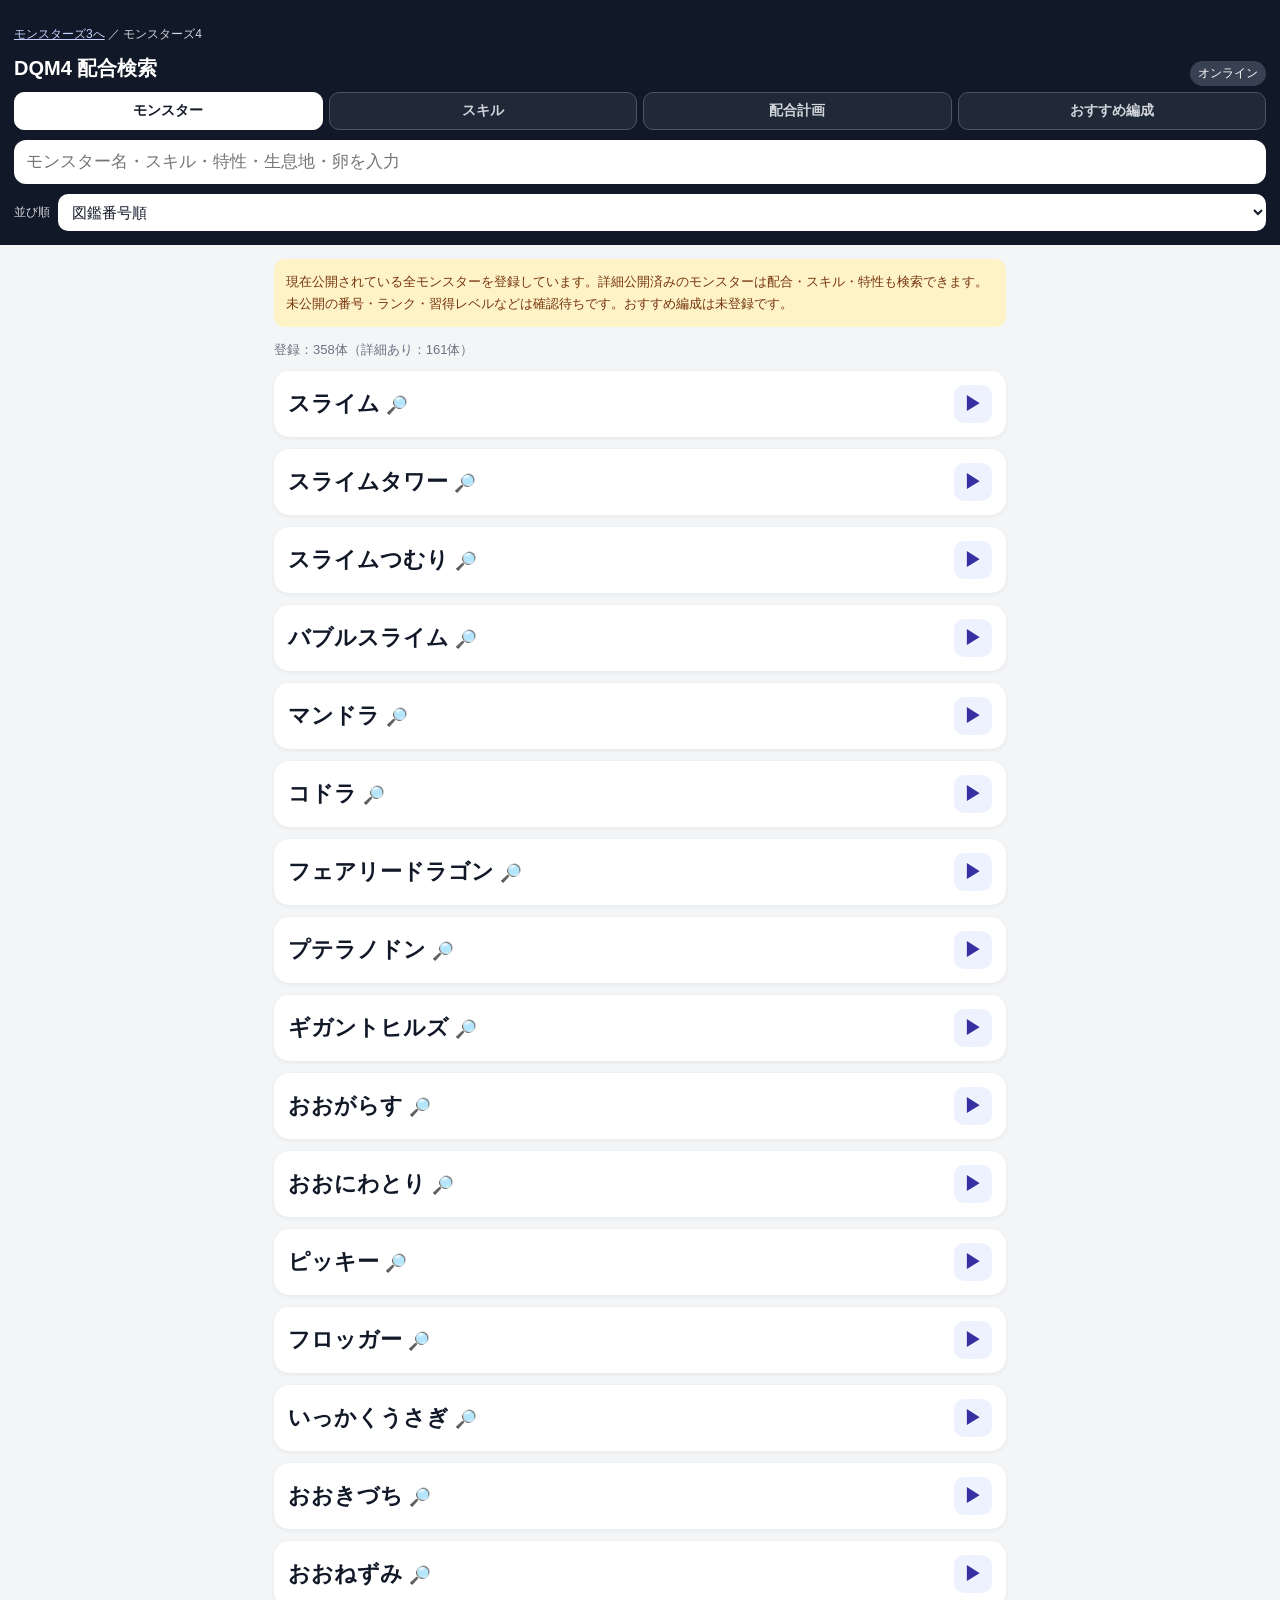
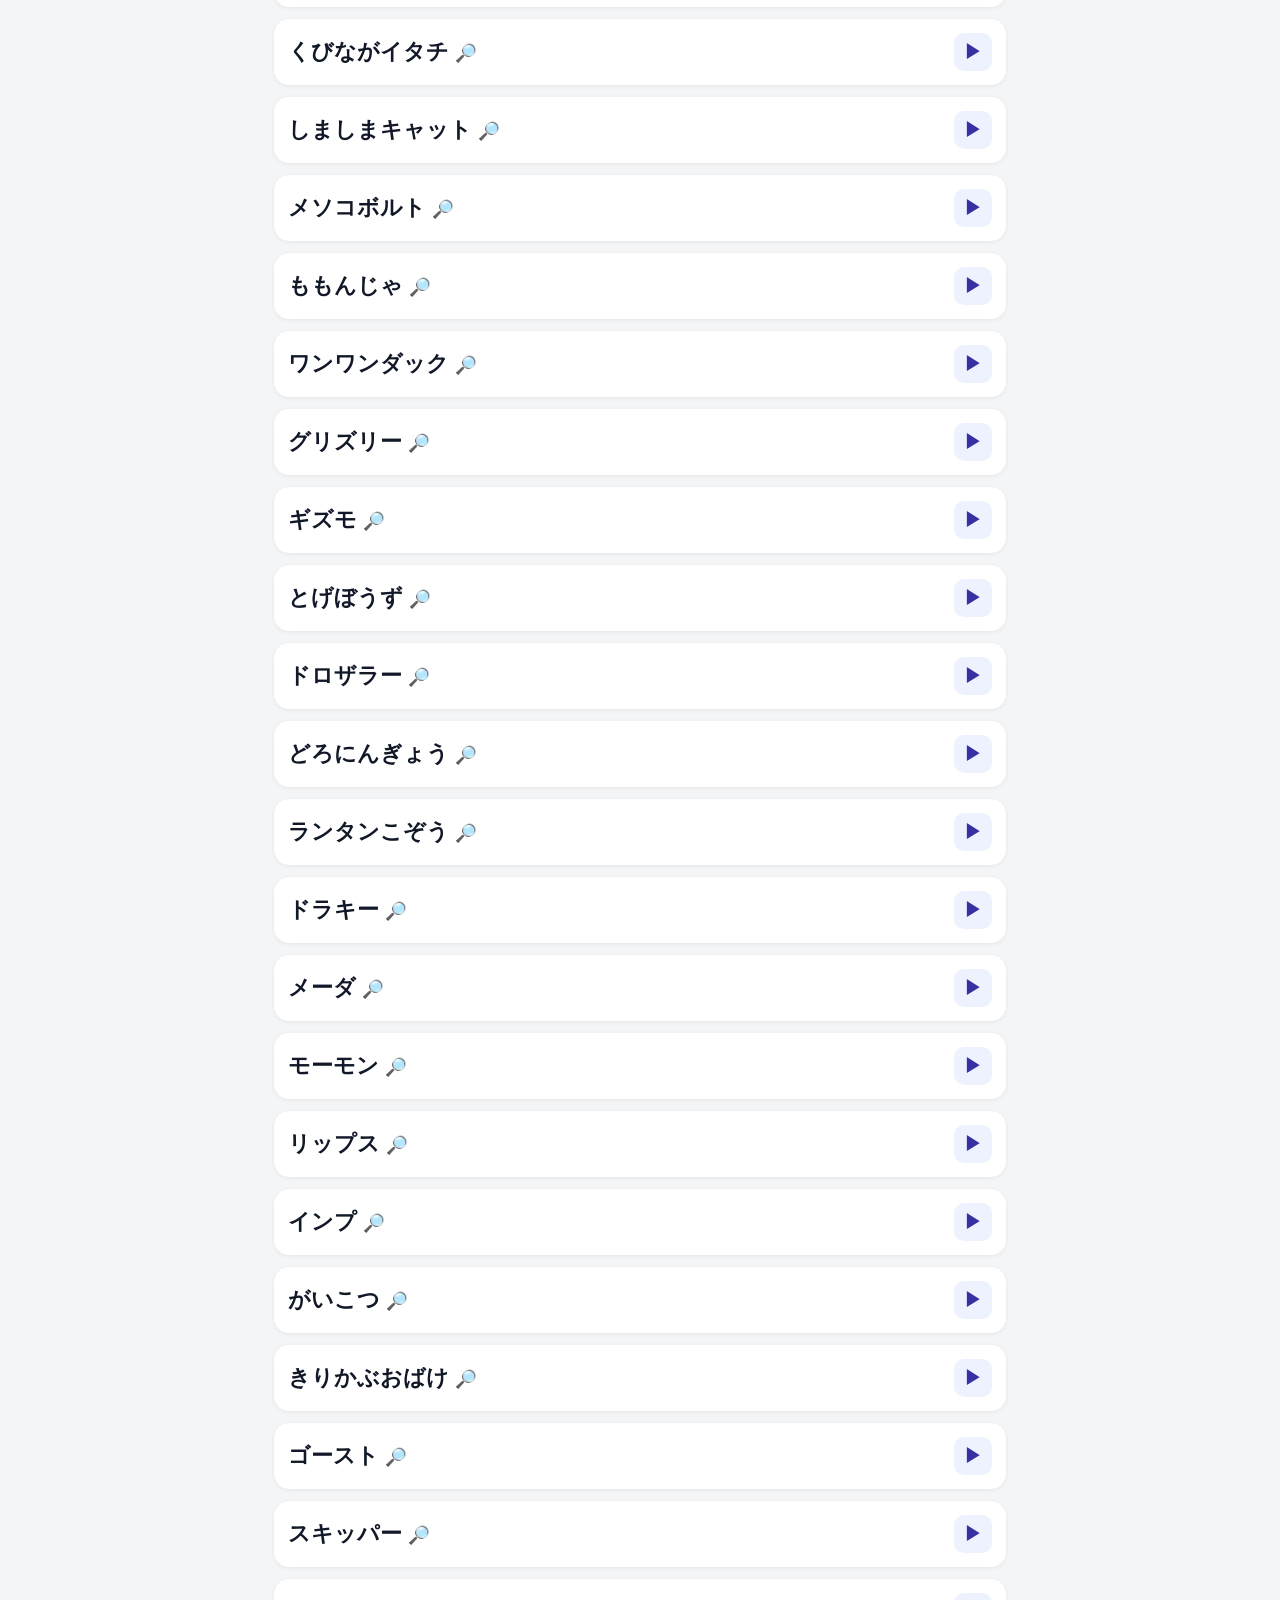
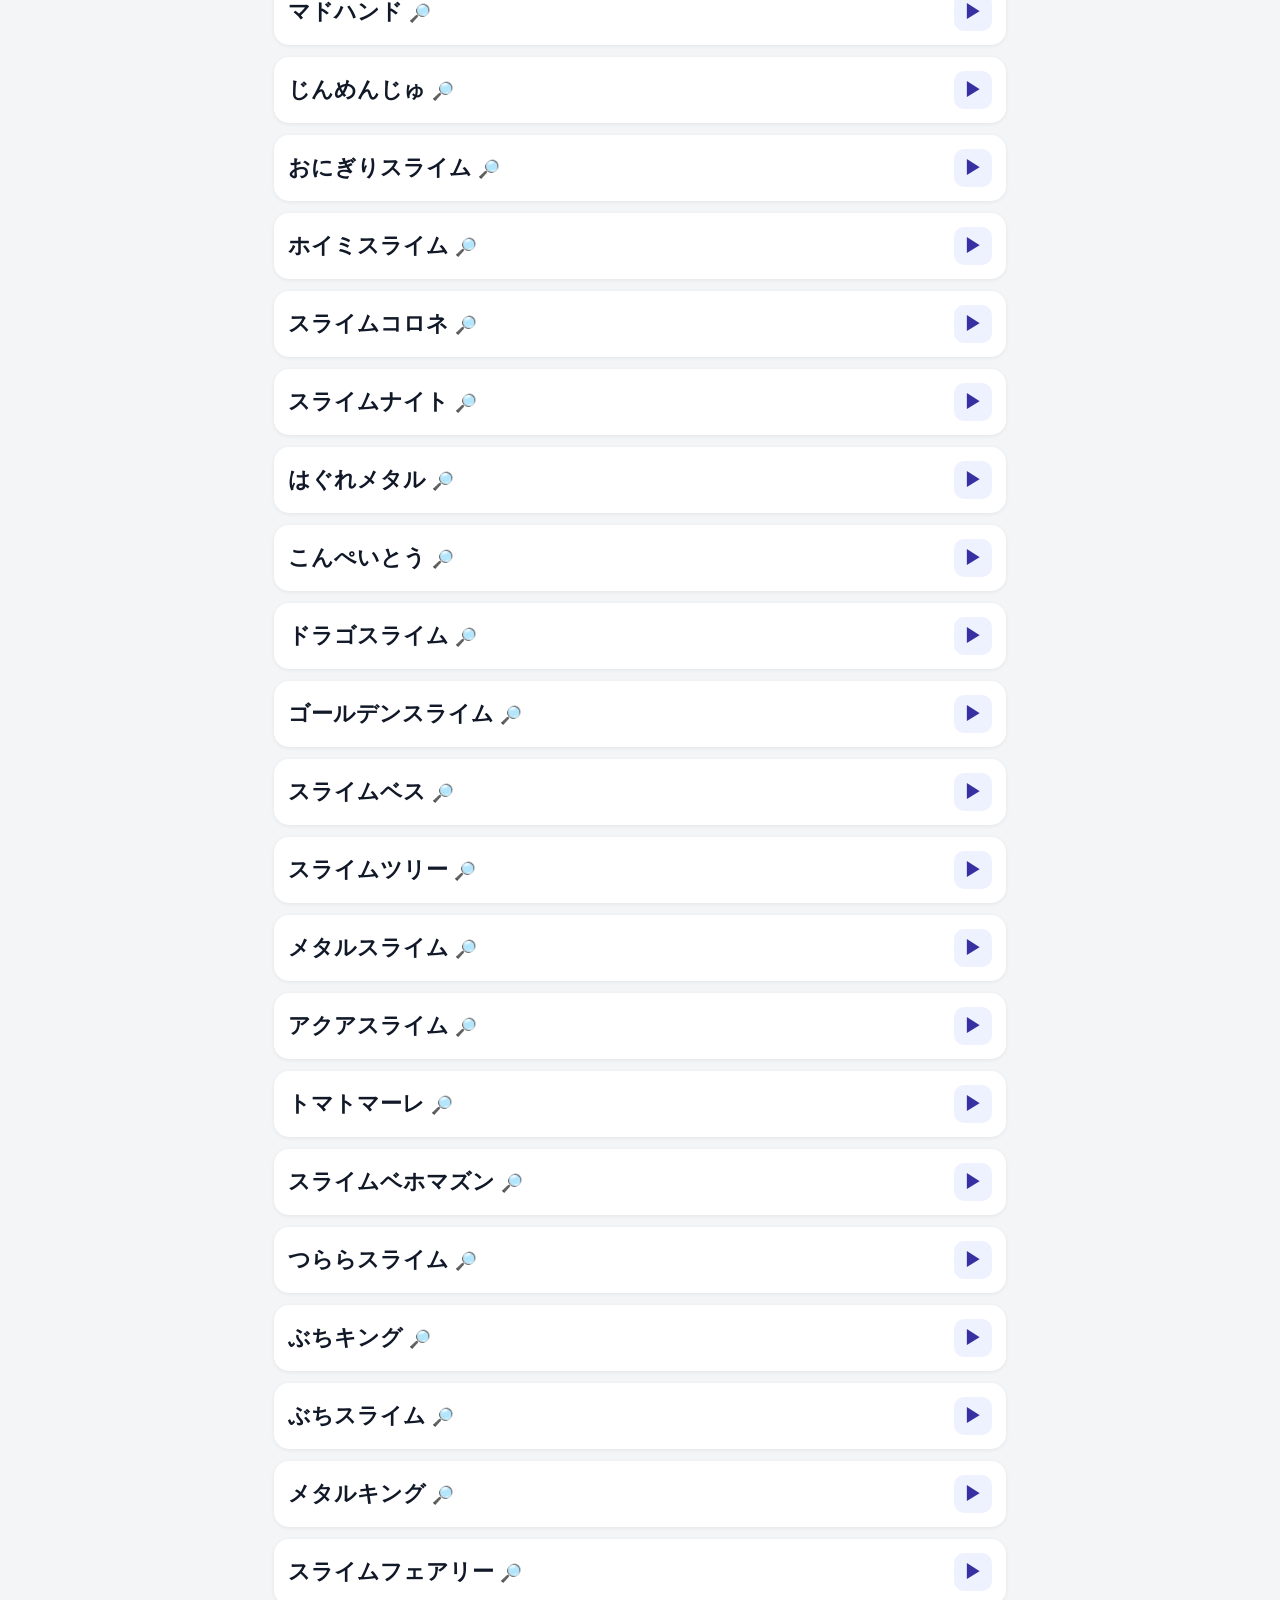
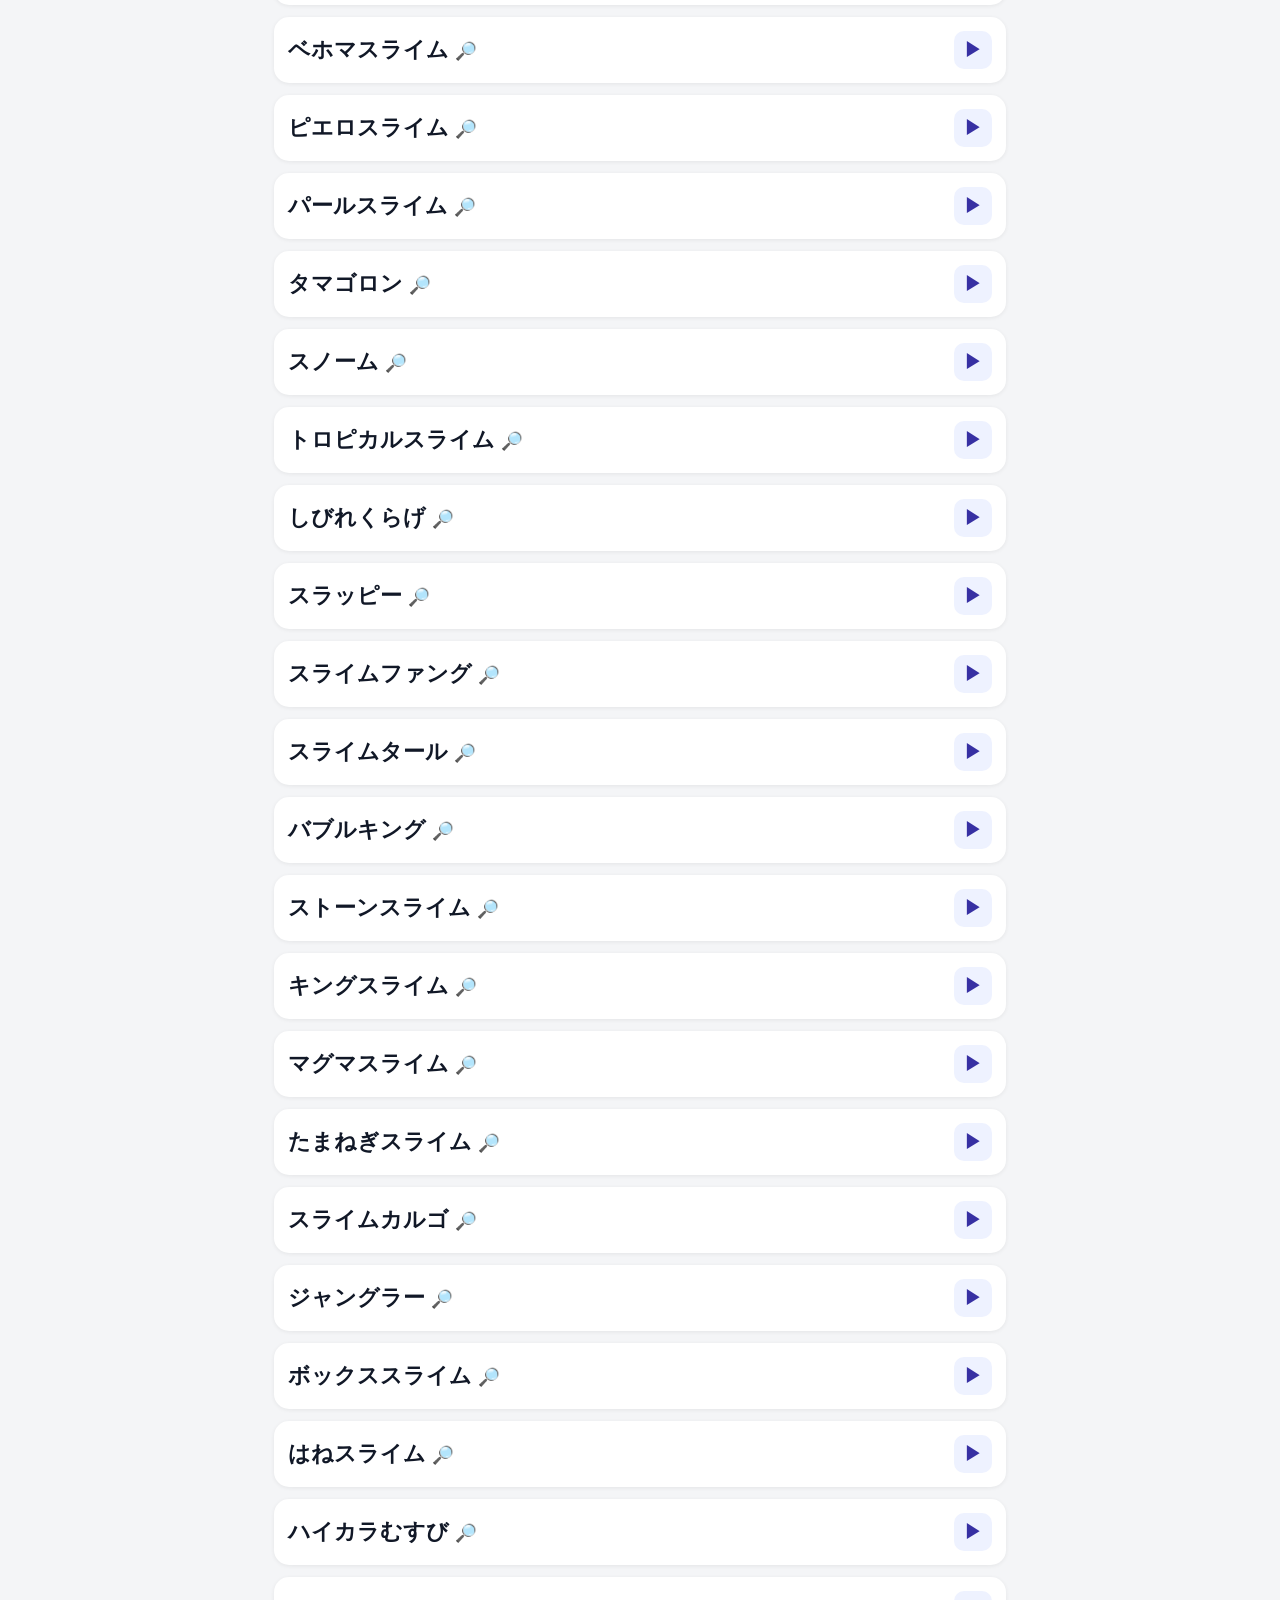
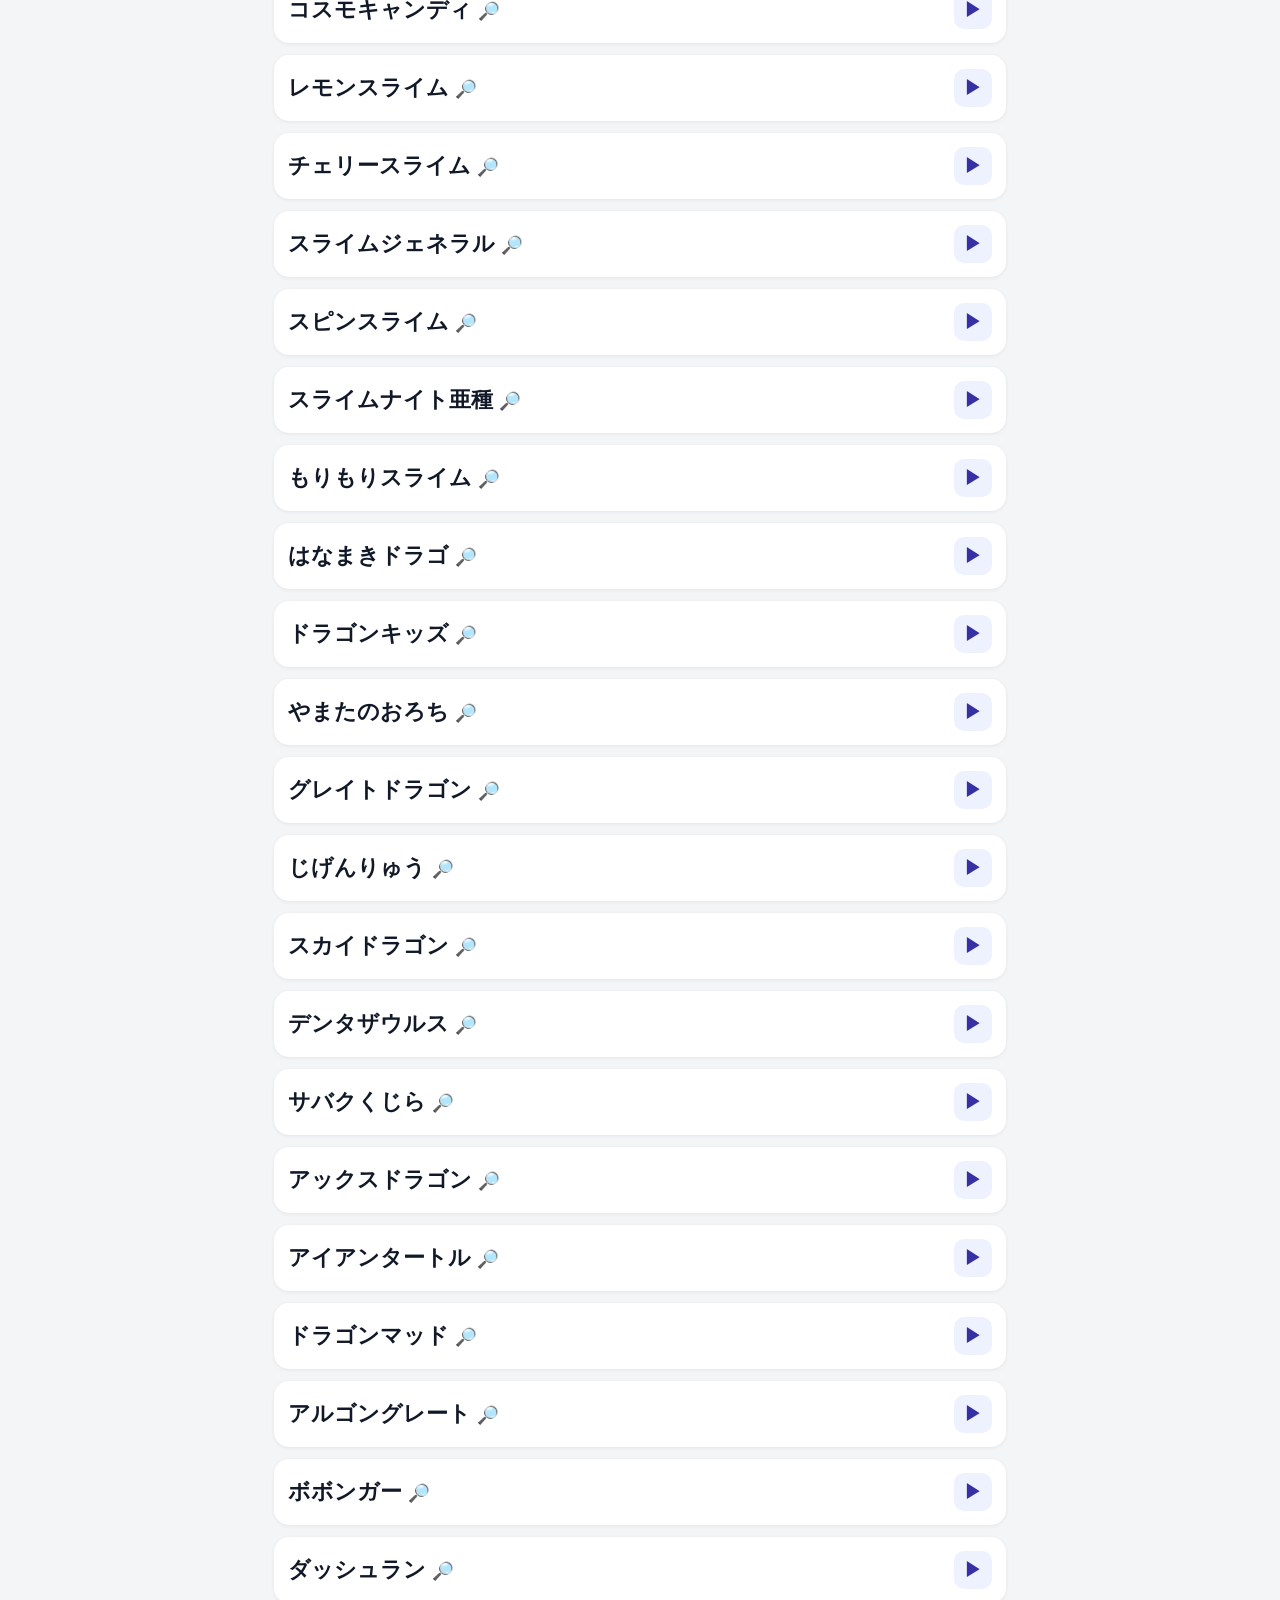
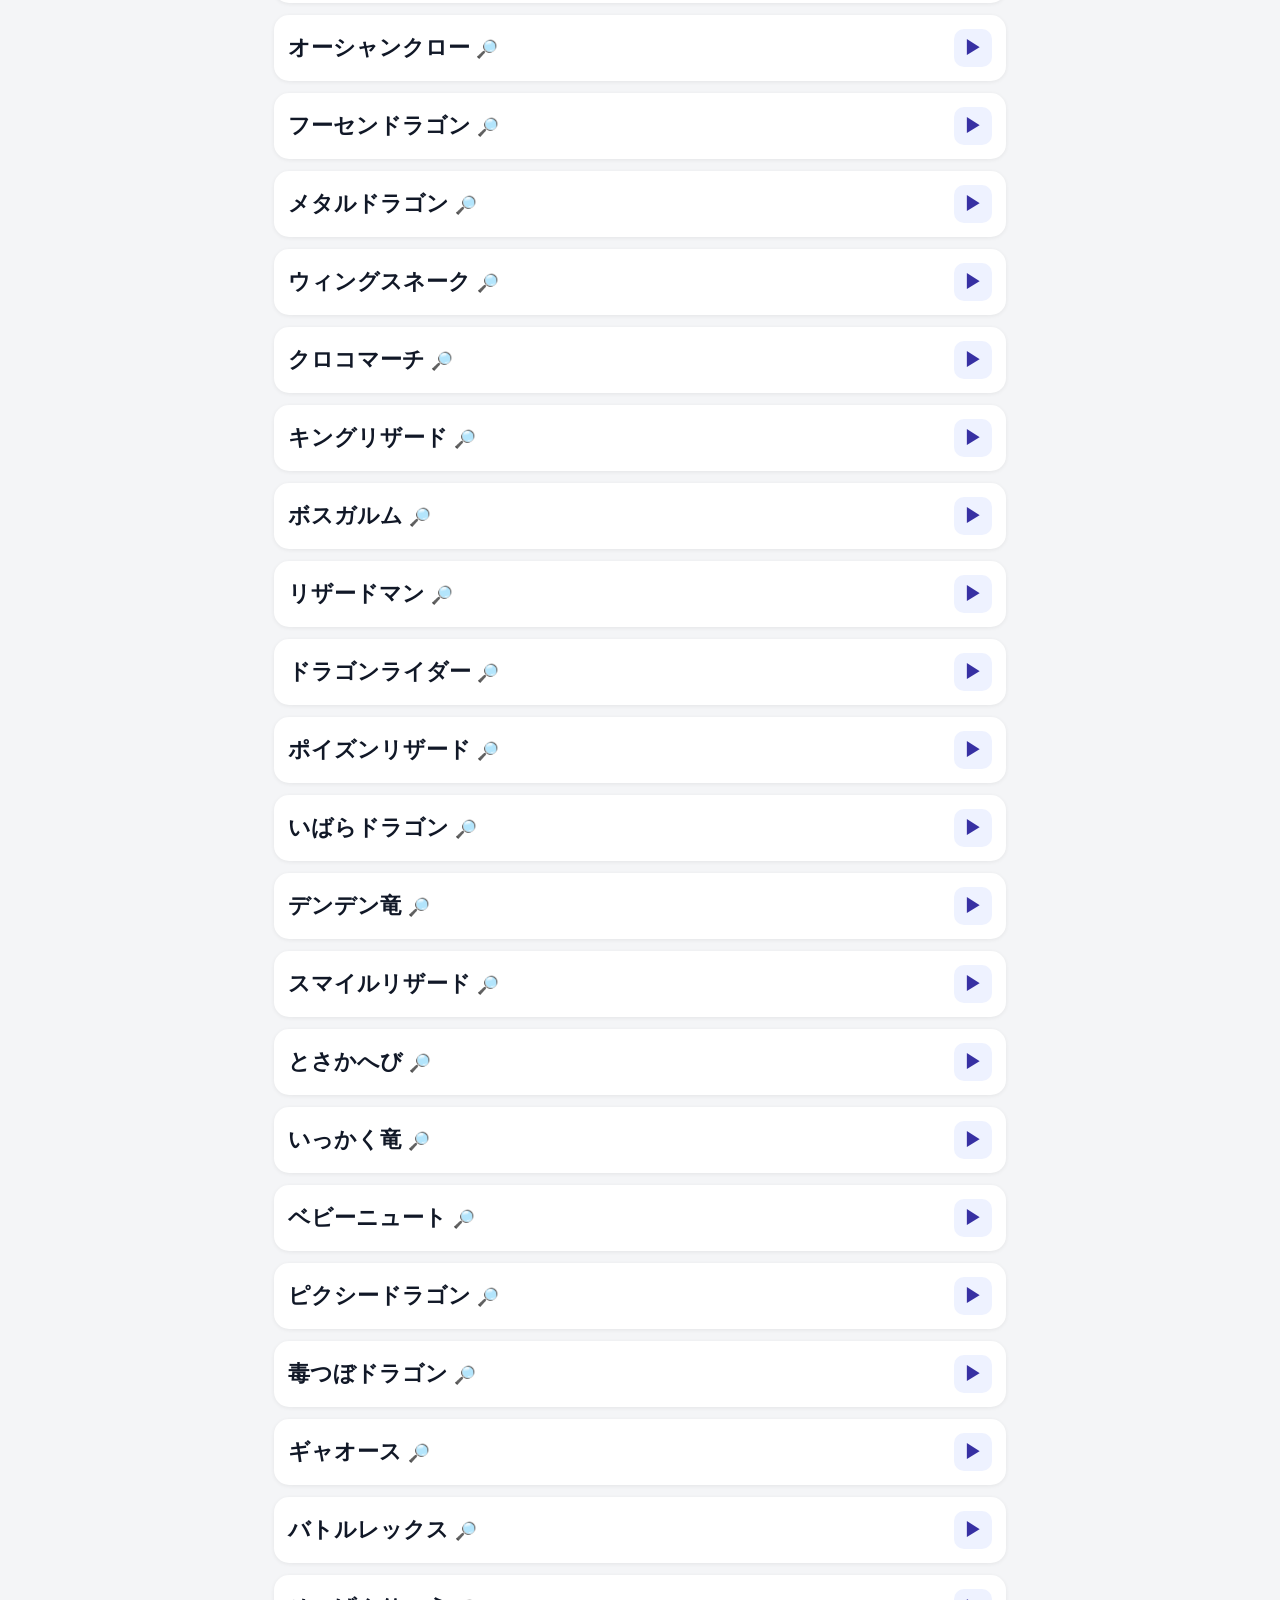
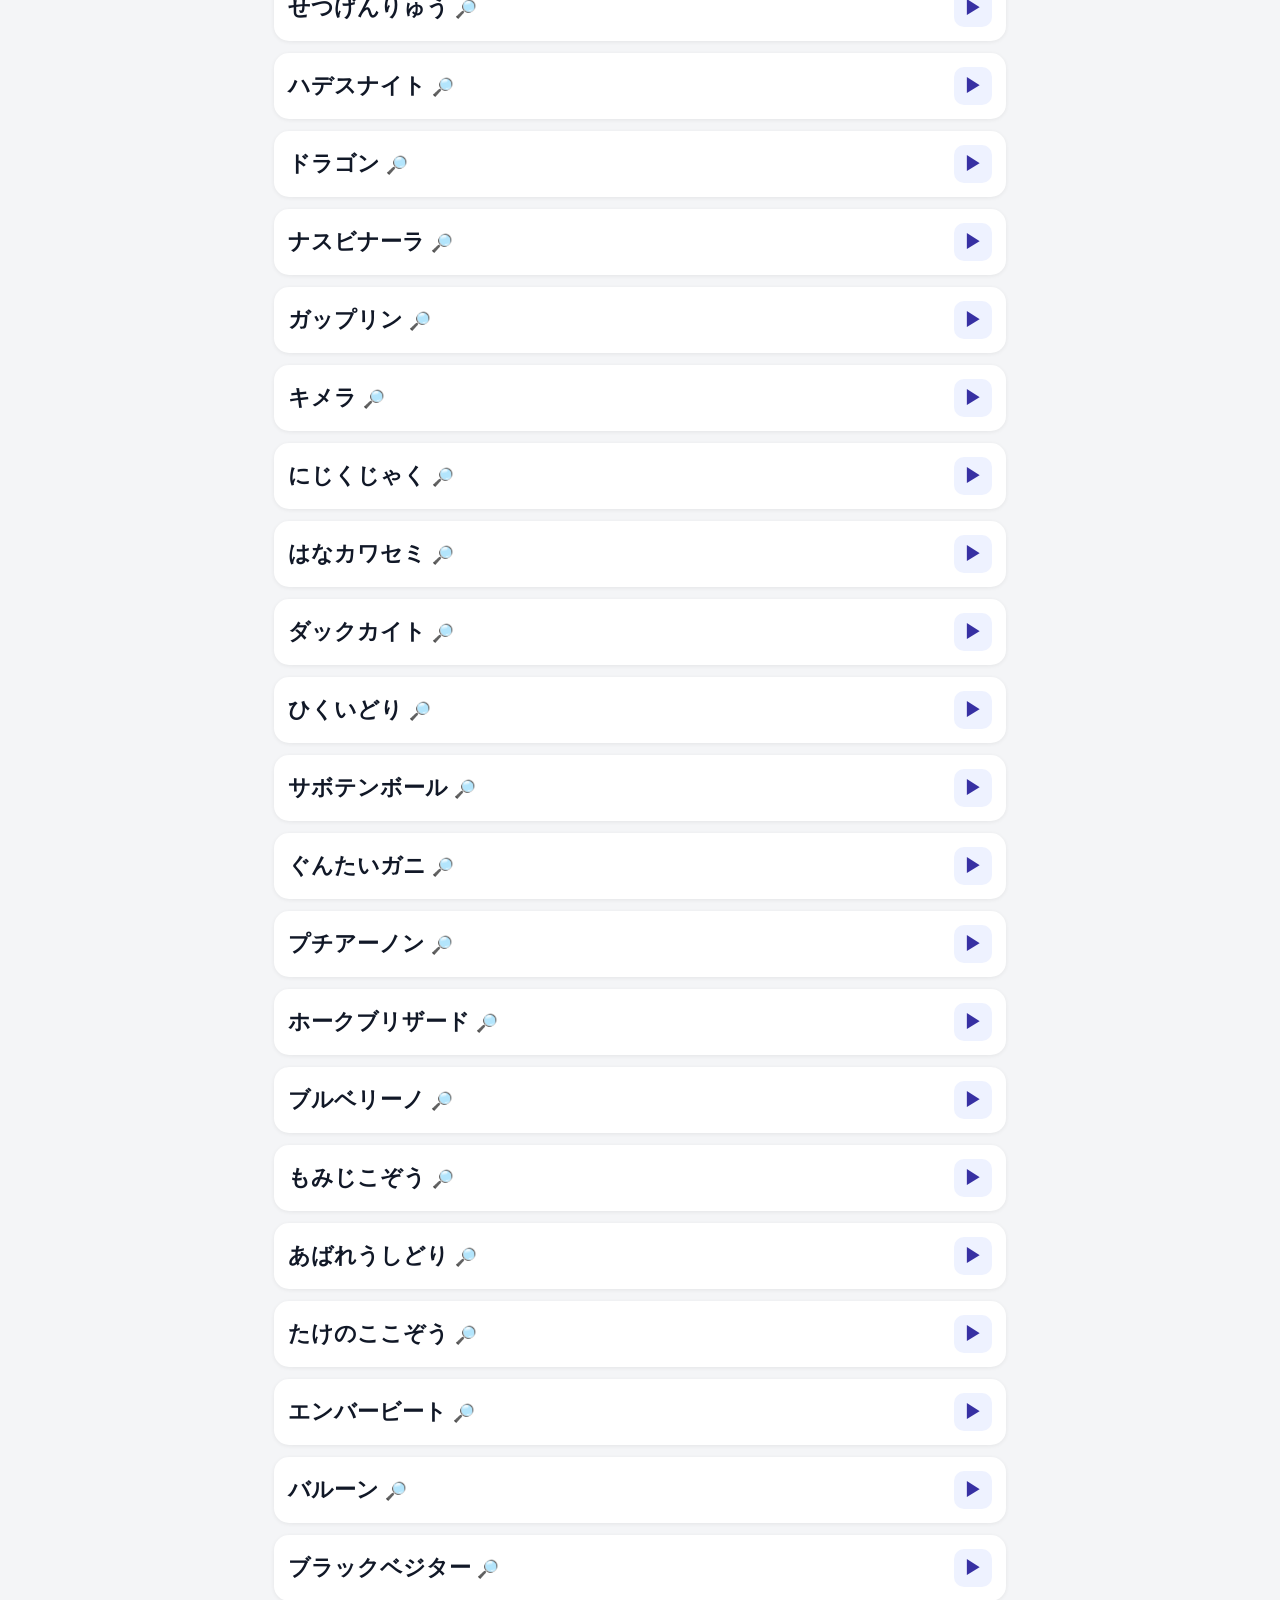
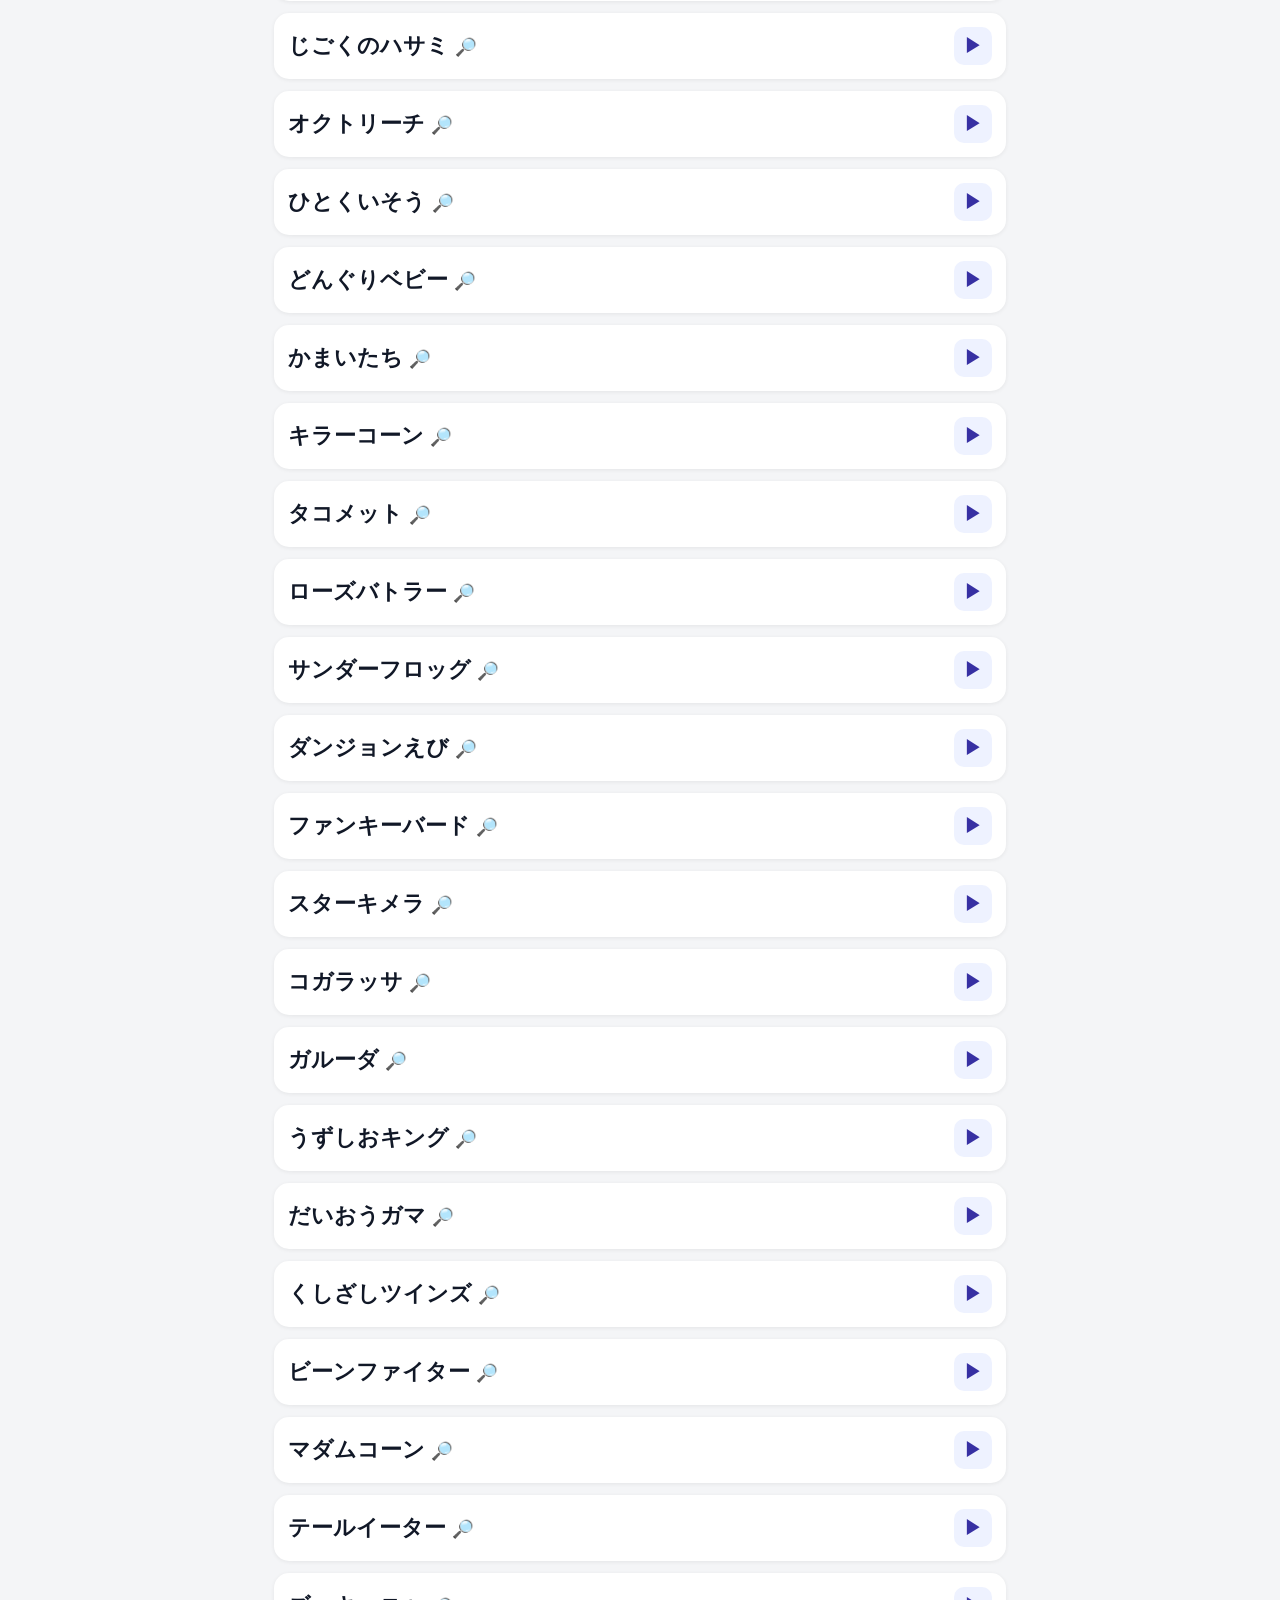
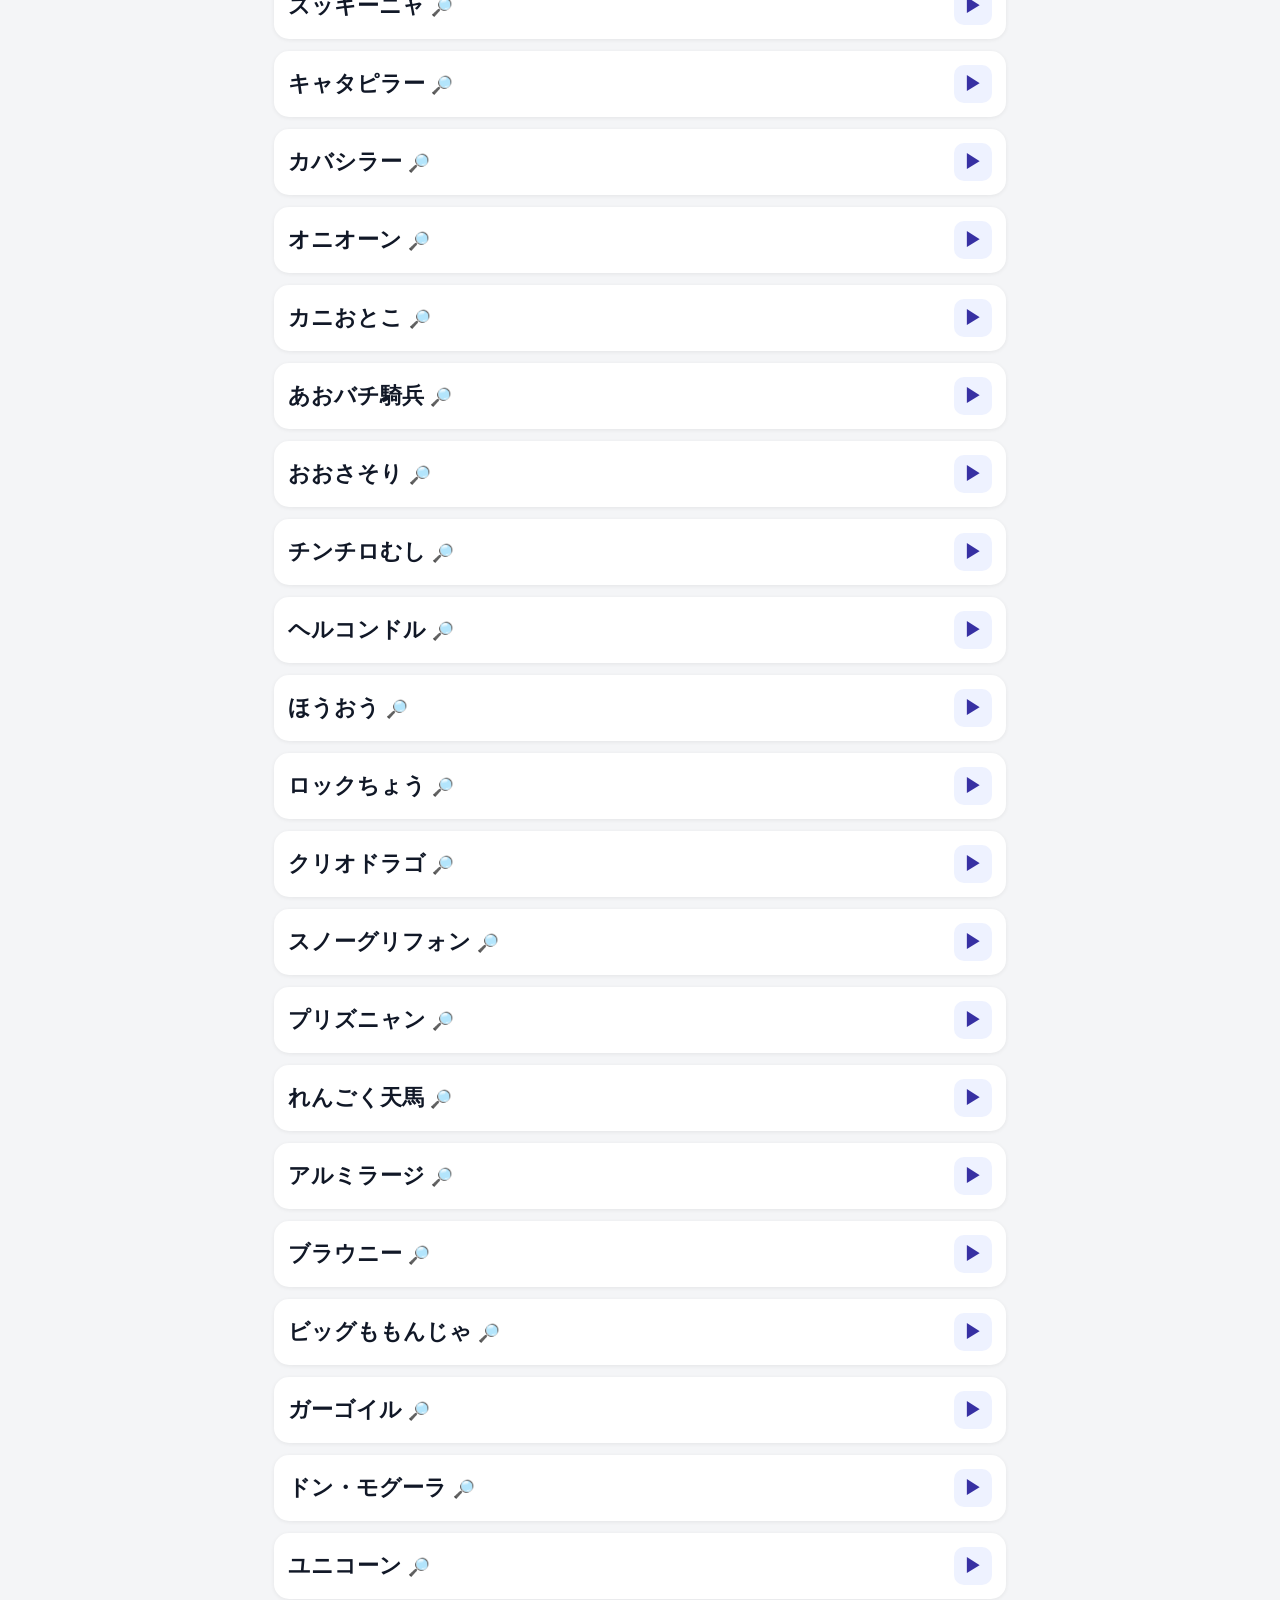
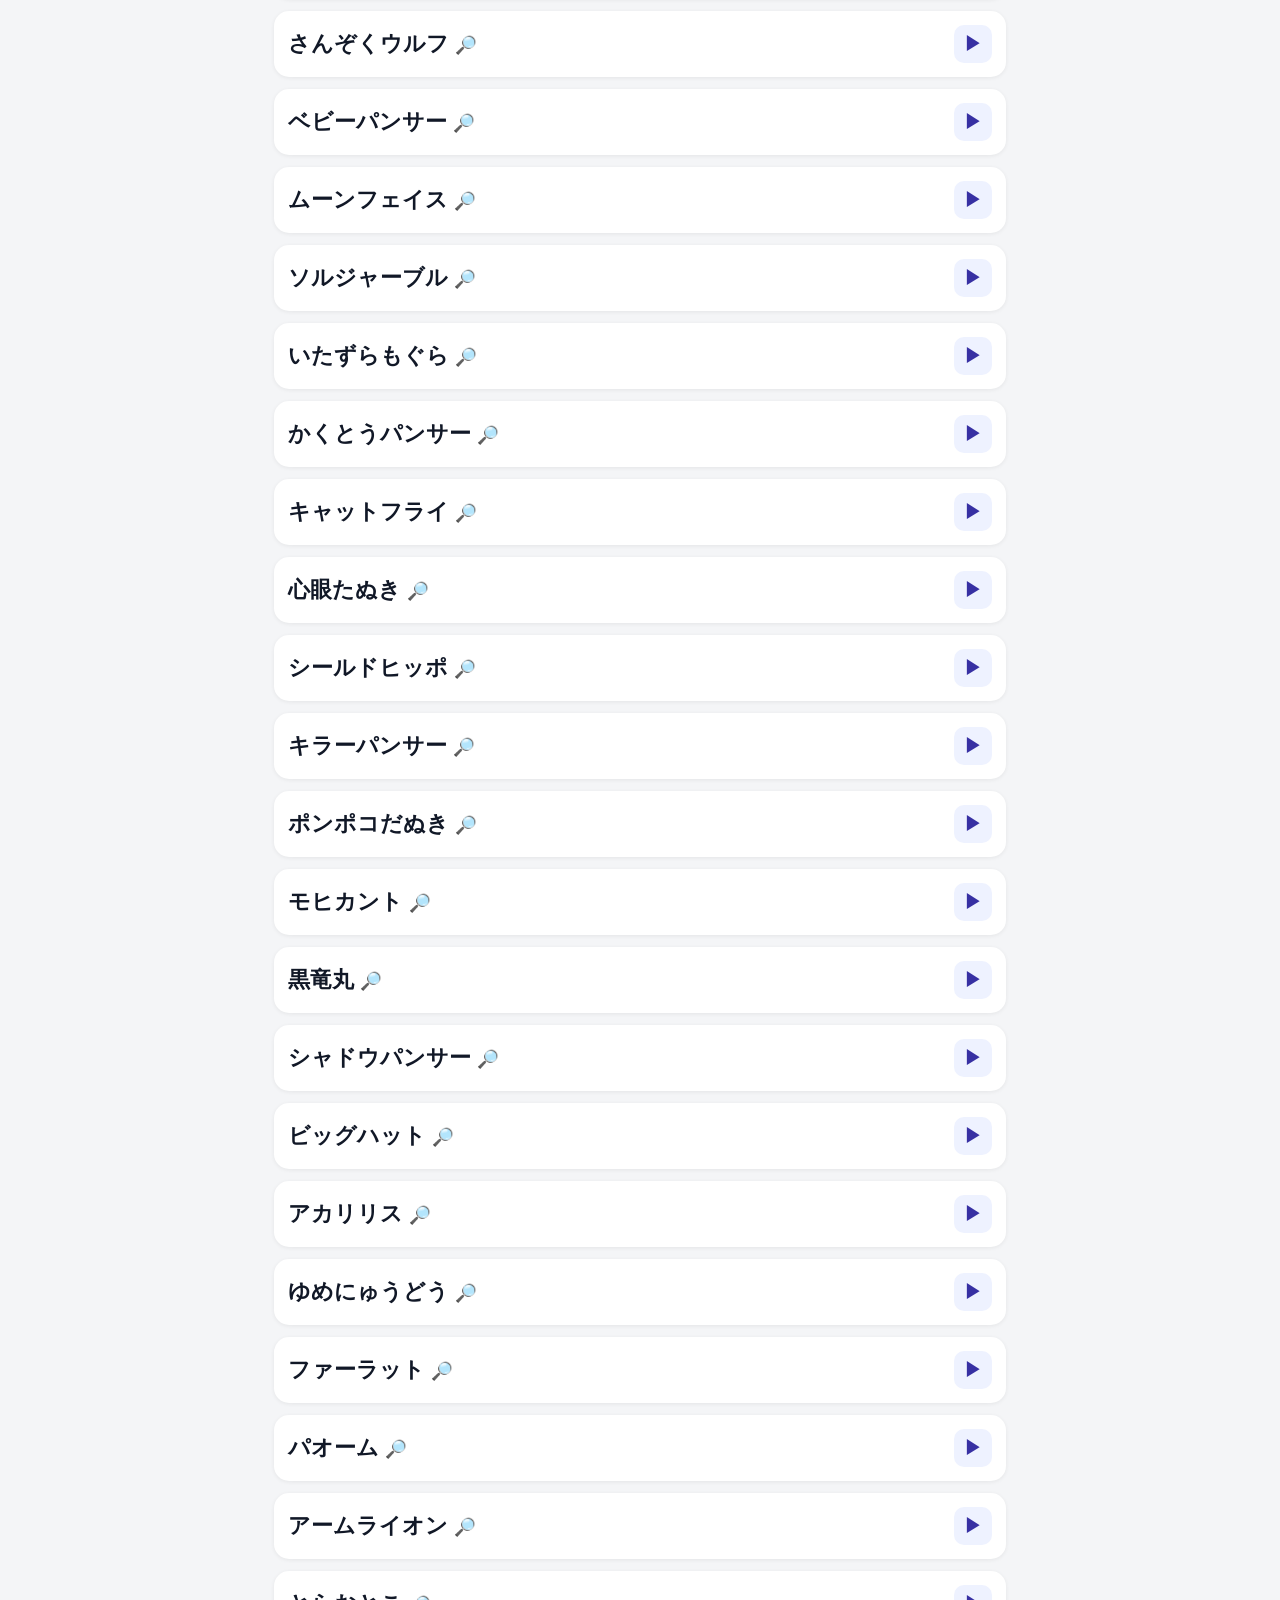
==== dqm4/index.html @ 293004d7 "Build DQM4 database with all 358 currently listed monsters and update workflow" ====
<!doctype html>

<html lang="ja">

<head>

<meta charset="utf-8">

<meta
  name="viewport"
  content="width=device-width,initial-scale=1,viewport-fit=cover"
>

<meta
  name="theme-color"
  content="#111827"
>

<meta
  name="apple-mobile-web-app-capable"
  content="yes"
>

<meta
  name="apple-mobile-web-app-title"
  content="DQM4配合"
>

<link
  rel="manifest"
  href="./manifest.webmanifest"
>

<link
  rel="apple-touch-icon"
  href="./icon-192.png"
>

<link
  rel="stylesheet"
  href="./style.css?v=2"
>

<title>
DQM4 配合検索
</title>

</head>


<body>


<header>

  <p class="game-switch"><a href="../">モンスターズ3へ</a> ／ モンスターズ4</p>
  <div class="headrow">

    <h1>
      DQM4 配合検索
    </h1>

    <span id="net"></span>

  </div>


  <div class="tabs">

    <button
      id="monsterTab"
      class="tab active"
      type="button"
    >
      モンスター
    </button>

    <button
      id="skillTab"
      class="tab"
      type="button"
    >
      スキル
    </button>

    <button
      id="planTab"
      class="tab"
      type="button"
    >
      配合計画
    </button>

    <button
      id="recommendTab"
      class="tab"
      type="button"
    >
      おすすめ編成
    </button>

  </div>


  <div id="normalSearch">

    <input
      id="q"
      type="search"
      placeholder="モンスター名を入力"
      autocomplete="off"
    >


    <div
      id="sortRow"
      class="sortrow"
    >

      <label for="sortSelect">
        並び順
      </label>

      <select id="sortSelect">

        <option value="number">
          図鑑番号順
        </option>

        <option value="name">
          名前順
        </option>

        <option value="rank">
          ランク順
        </option>

        <option value="family">
          種族順
        </option>

      </select>

    </div>

  </div>


  <div
    id="recommendControls"
    class="recommend-controls"
    hidden
  >
    <label>
      テーマ
      <select id="recommendTarget">
        <optgroup label="属性">
          <option value="fire">🔥 火</option>
          <option value="water">💧 水</option>
          <option value="wind">🌪️ 風</option>
          <option value="earth">🪨 地</option>
          <option value="explosion">💥 爆発</option>
          <option value="ice">❄️ 氷結</option>
          <option value="electric">⚡ 電撃</option>
          <option value="light">✨ 光</option>
          <option value="dark">🌑 闇</option>
        </optgroup>
        <optgroup label="状態異常・妨害">
          <option value="sleep">😴 眠り</option>
          <option value="confusion">🌀 混乱</option>
          <option value="paralysis">⚡ マヒ</option>
          <option value="stun">💫 休み</option>
          <option value="poison">☠️ 毒</option>
          <option value="blind">🌫️ 幻惑</option>
          <option value="seal">🔒 封じ</option>
          <option value="debuff">📉 弱体化</option>
          <option value="death">💀 即死</option>
        </optgroup>
      </select>
    </label>

    <label>
      方針
      <select id="recommendStrategy">
        <option value="stable">安定攻略</option>
        <option value="power">火力重視</option>
        <option value="control">妨害重視</option>
      </select>
    </label>
  </div>

  <div
    id="planControls"
    class="plan-controls"
    hidden
  >

    <input
      id="planTarget"
      type="search"
      list="monsterOptions"
      placeholder="作りたいモンスター名"
      autocomplete="off"
    >

    <datalist
      id="monsterOptions"
    ></datalist>

    <button
      id="buildPlan"
      class="mainbutton"
      type="button"
    >
      配合ルートを作成
    </button>

  </div>

</header>


<main>
  <section class="preparation-note">現在公開されている全モンスターを登録しています。詳細公開済みのモンスターは配合・スキル・特性も検索できます。<br>未公開の番号・ランク・習得レベルなどは確認待ちです。おすすめ編成は未登録です。</section>

  <div
    id="status"
    class="status"
  >
    データを読み込み中…
  </div>

  <div id="results"></div>

</main>


<footer>

  モンスター名をタップすると画像検索を開きます。<br>

  配合計画のチェック状態は
  この端末に保存されます。

</footer>


<script
  src="./app.js?v=2"
></script>

</body>

</html>
---- dqm4/style.css ----
:root{
  font-family:
    -apple-system,
    BlinkMacSystemFont,
    "Hiragino Sans",
    "Yu Gothic",
    sans-serif;

  background:#f4f5f7;
  color:#111827;
}

*{
  box-sizing:border-box;
}

body{
  margin:0;
}

[hidden]{
  display:none !important;
}

header{
  position:sticky;
  top:0;
  z-index:10;
  background:#111827;
  color:white;
  padding:14px;
}

.headrow{
  display:flex;
  justify-content:space-between;
  align-items:center;
}

h1{
  font-size:20px;
  margin:0 0 10px;
}

#net{
  font-size:12px;
  background:#374151;
  padding:4px 8px;
  border-radius:999px;
}

.tabs{
  display:flex;
  gap:6px;
  margin-bottom:10px;
}

.tab{
  flex:1;
  border:1px solid #4b5563;
  background:#1f2937;
  color:#d1d5db;
  padding:9px 4px;
  border-radius:10px;
  font-size:14px;
  font-weight:700;
}

.tab.active{
  background:#fff;
  color:#111827;
  border-color:#fff;
}

input{
  width:100%;
  font-size:17px;
  padding:12px;
  border:0;
  border-radius:12px;
  outline:none;
}

.sortrow{
  display:flex;
  align-items:center;
  gap:8px;
  margin-top:10px;
}

.sortrow label{
  font-size:12px;
  color:#d1d5db;
  white-space:nowrap;
}

#sortSelect{
  flex:1;
  padding:9px 10px;
  border:0;
  border-radius:10px;
  font-size:15px;
  background:#fff;
  color:#111827;
}

.plan-controls{
  display:flex;
  gap:8px;
}

.plan-controls input{
  flex:1;
}

.mainbutton{
  flex:none;
  border:0;
  border-radius:12px;
  padding:0 14px;
  background:#4f46e5;
  color:white;
  font-weight:700;
}

main{
  padding:14px;
  max-width:760px;
  margin:auto;
}

.status{
  font-size:13px;
  color:#6b7280;
  margin-bottom:12px;
}

.card{
  background:#fff;
  border-radius:15px;
  padding:14px;
  margin-bottom:12px;
  box-shadow:0 1px 4px #0001;
}

.name{
  font-size:22px;
  font-weight:800;
}

.name a{
  color:#111827;
  text-decoration:none;
}

.name a:after{
  content:" 🔎";
  font-size:.8em;
}

.monster-card-header{
  display:flex;
  align-items:center;
  justify-content:space-between;
  gap:10px;
}

.collapse-button{
  flex:none;
  width:38px;
  height:38px;
  border:0;
  border-radius:10px;
  background:#eef2ff;
  color:#3730a3;
  font-size:18px;
  font-weight:800;
  cursor:pointer;
}

.collapse-button:active{
  transform:scale(.95);
}

.monster-card-body[hidden]{
  display:none;
}

.meta{
  display:flex;
  gap:6px;
  flex-wrap:wrap;
  margin:7px 0 13px;
}

.badge,
.mini-badge{
  font-size:12px;
  background:#eef2ff;
  padding:5px 8px;
  border-radius:999px;
}

.mini-badge{
  padding:2px 6px;
  font-size:10px;
}

h2{
  font-size:15px;
  margin:16px 0 7px;
}

.location-row{
  padding:8px 0;
  border-top:1px solid #eee;
}

.location-row:first-child{
  border-top:0;
}

.location-name{
  font-weight:700;
  font-size:14px;
}

.location-detail{
  margin-top:3px;
  color:#6b7280;
  font-size:12px;
}

.egg-row{
  display:flex;
  align-items:center;
  gap:5px;
  padding:8px 0;
  border-top:1px solid #eee;
  font-size:14px;
}

.egg-row:first-child{
  border-top:0;
}

.egg-icon{
  flex:none;
}

.egg-postgame{
  display:inline-block;
  margin-left:5px;
  padding:3px 7px;
  border-radius:999px;
  background:#fef3c7;
  color:#92400e;
  font-size:11px;
}

.monster-talents{
  border-top:1px solid #eee;
}

.monster-talent-row{
  padding:8px 0;
  border-bottom:1px solid #eee;
  line-height:1.7;
}

.talent-label{
  display:inline-block;
  margin-right:6px;
  padding:3px 7px;
  border-radius:999px;
  background:#dbeafe;
  color:#1e40af;
  font-size:11px;
  font-weight:700;
}

.talent-label.secondary{
  background:#f3f4f6;
  color:#4b5563;
}

.monster-traits{
  border-top:1px solid #eee;
}

.trait-size-title{
  margin-top:8px;
  padding:5px 8px;
  border-radius:8px;
  background:#eef2ff;
  color:#3730a3;
  font-size:12px;
  font-weight:800;
}

.trait-size-title.large{
  margin-top:12px;
  background:#fef3c7;
  color:#92400e;
}

.trait-row{
  display:grid;
  grid-template-columns:54px 1fr;
  gap:8px;
  padding:7px 4px;
  border-bottom:1px solid #f1f1f1;
}

.trait-level{
  color:#6b7280;
  font-size:12px;
  font-weight:700;
}

.trait-content{
  min-width:0;
}

.trait-name{
  font-size:14px;
  font-weight:600;
}

.trait-description{
  margin-top:3px;
  color:#6b7280;
  font-size:12px;
  line-height:1.5;
}

.route{
  padding:9px 0;
  border-top:1px solid #eee;
  line-height:1.5;
}

.route:first-of-type{
  border-top:0;
}

.rtype{
  display:inline-block;
  font-size:11px;
  background:#f3f4f6;
  border-radius:999px;
  padding:3px 7px;
  margin-right:5px;
  color:#4b5563;
}

.arrow{
  font-weight:800;
  color:#4f46e5;
}

button.jump{
  border:0;
  background:none;
  color:#4338ca;
  text-decoration:underline;
  padding:0;
  font:inherit;
}

.skillname{
  font-size:22px;
  font-weight:800;
}

.skilljump{
  font-weight:700;
}

.skillroute{
  padding-top:10px;
  padding-bottom:10px;
}

.skillnote{
  margin-top:5px;
  font-size:12px;
  color:#6b7280;
}

.skilltable{
  border-top:1px solid #eee;
}

.skillability{
  display:grid;
  grid-template-columns:62px 1fr;
  gap:8px;
  padding:9px 0;
  border-bottom:1px solid #eee;
}

.skillpoints{
  color:#4338ca;
  font-weight:800;
}

.abilityname{
  font-size:14px;
}

.plan-summary{
  position:relative;
}

.progress-text{
  margin-top:8px;
  font-size:13px;
  color:#4b5563;
}

.progressbar{
  width:100%;
  height:9px;
  margin-top:7px;
  background:#e5e7eb;
  border-radius:999px;
  overflow:hidden;
}

.progressbar-inner{
  height:100%;
  background:#4f46e5;
  transition:width .2s;
}

.clearbutton{
  margin-top:12px;
  border:1px solid #d1d5db;
  background:#fff;
  color:#374151;
  padding:8px 10px;
  border-radius:9px;
}

.plan-title{
  margin-top:0;
  font-size:17px;
}

.plan-tree{
  overflow-x:auto;
}

.plan-node{
  margin-left:
    calc(
      var(--depth)
      * 18px
    );
  padding:8px 0;
  border-bottom:1px solid #f1f1f1;
}

.plan-node-head{
  display:flex;
  align-items:center;
  gap:6px;
}

.plan-check{
  width:20px;
  height:20px;
  flex:none;
}

.plan-name{
  border:0;
  background:none;
  padding:0;
  color:#312e81;
  font-size:15px;
  font-weight:700;
  text-decoration:underline;
}

.plan-name:disabled{
  color:#374151;
  text-decoration:none;
}

.plan-location,
.plan-egg{
  margin-left:27px;
  margin-top:3px;
  color:#6b7280;
  font-size:11px;
}

.plan-egg{
  color:#92400e;
}

.route-select{
  width:calc(100% - 27px);
  margin:6px 0 0 27px;
  padding:7px;
  border:1px solid #d1d5db;
  border-radius:8px;
  background:#fff;
}

.material-row{
  padding:10px 0;
  border-bottom:1px solid #eee;
}

.material-row:last-child{
  border-bottom:0;
}

.material-count{
  margin-left:7px;
  color:#4f46e5;
  font-weight:800;
  font-size:16px;
}

.material-location,
.material-egg{
  margin-top:4px;
  font-size:11px;
  color:#6b7280;
}

.material-egg{
  color:#92400e;
}

.plan-complete{
  padding:16px;
  text-align:center;
  background:#ecfdf5;
  border-radius:10px;
  color:#065f46;
  font-weight:700;
}

.empty{
  text-align:center;
  color:#6b7280;
  padding:30px;
}

.small{
  font-size:12px;
  color:#6b7280;
}

footer{
  text-align:center;
  color:#6b7280;
  font-size:11px;
  padding:20px 14px 40px;
}

.recommend-controls{
  display:grid;
  grid-template-columns:1fr 1fr;
  gap:10px;
  margin-top:10px;
}

.recommend-controls label{
  display:flex;
  flex-direction:column;
  gap:5px;
  color:#d1d5db;
  font-size:12px;
  font-weight:700;
}

.recommend-controls select{
  width:100%;
  padding:10px;
  border:1px solid #374151;
  border-radius:10px;
  background:#fff;
  color:#111827;
  font-size:14px;
}

.rec-summary{
  border-left:4px solid #4f46e5;
}

.rec-summary-text{
  margin-top:8px;
  color:#4b5563;
  font-size:12px;
  line-height:1.6;
}

.rec-grid{
  display:grid;
  grid-template-columns:1fr;
  gap:12px;
}

.rec-card{
  position:relative;
}

.rec-rank{
  position:absolute;
  top:14px;
  right:14px;
  padding:4px 8px;
  border-radius:999px;
  background:#eef2ff;
  color:#4338ca;
  font-size:11px;
  font-weight:800;
}

.rec-name{
  padding-right:48px;
  font-size:21px;
  font-weight:800;
}

.rec-role{
  margin-top:5px;
  color:#374151;
  font-size:13px;
  font-weight:700;
}

.rec-stars{
  margin-top:5px;
  color:#92400e;
  letter-spacing:1px;
}

.rec-reason{
  margin-top:10px;
  padding:9px 10px;
  border-radius:9px;
  background:#f9fafb;
  color:#4b5563;
  font-size:12px;
  line-height:1.5;
}

.rec-skills-title{
  margin-top:12px;
  font-size:12px;
  font-weight:800;
  color:#374151;
}

.rec-skills{
  margin-top:5px;
  line-height:1.8;
}

.rec-skill{
  color:#374151;
  font-size:13px;
}

.rec-actions{
  display:flex;
  gap:8px;
  margin-top:12px;
}

.rec-action{
  flex:1;
  margin-top:0;
}

.rec-alt{
  display:flex;
  justify-content:space-between;
  gap:10px;
  padding:10px 0;
  border-bottom:1px solid #eee;
  font-size:13px;
}

.rec-alt:last-child{
  border-bottom:0;
}

.rec-alt span{
  color:#6b7280;
  text-align:right;
  font-size:11px;
}

.rec-note{
  color:#6b7280;
  font-size:12px;
  line-height:1.6;
}

@media(max-width:420px){
  .recommend-controls{
    grid-template-columns:1fr;
  }

  .tab{
    font-size:12px;
  }

  .plan-controls{
    flex-direction:column;
  }

  .mainbutton{
    padding:10px;
  }
}


[hidden]{display:none!important;}
.game-switch{font-size:12px;color:#d1d5db;}
.game-switch a{color:#c7d2fe;}
.preparation-note{padding:12px;margin-bottom:14px;background:#fef3c7;border-radius:10px;color:#78350f;font-size:13px;line-height:1.7;}
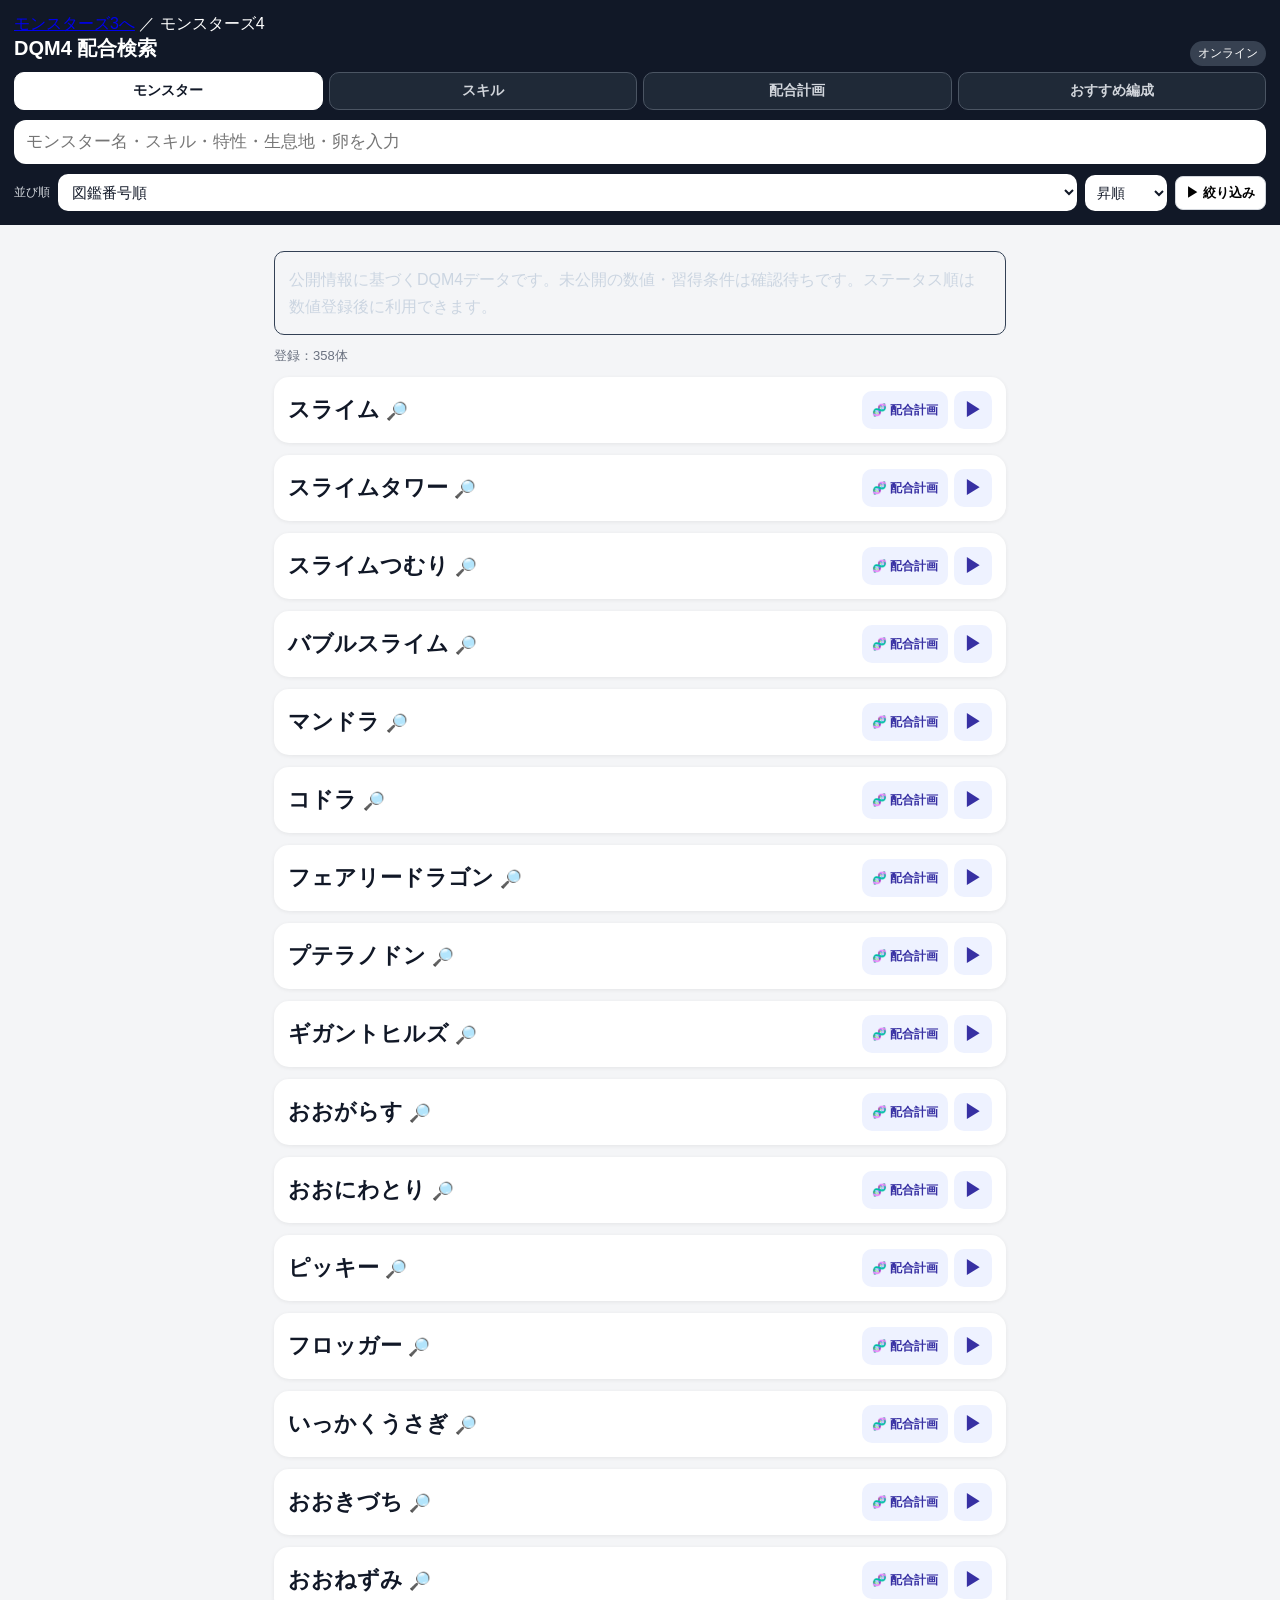
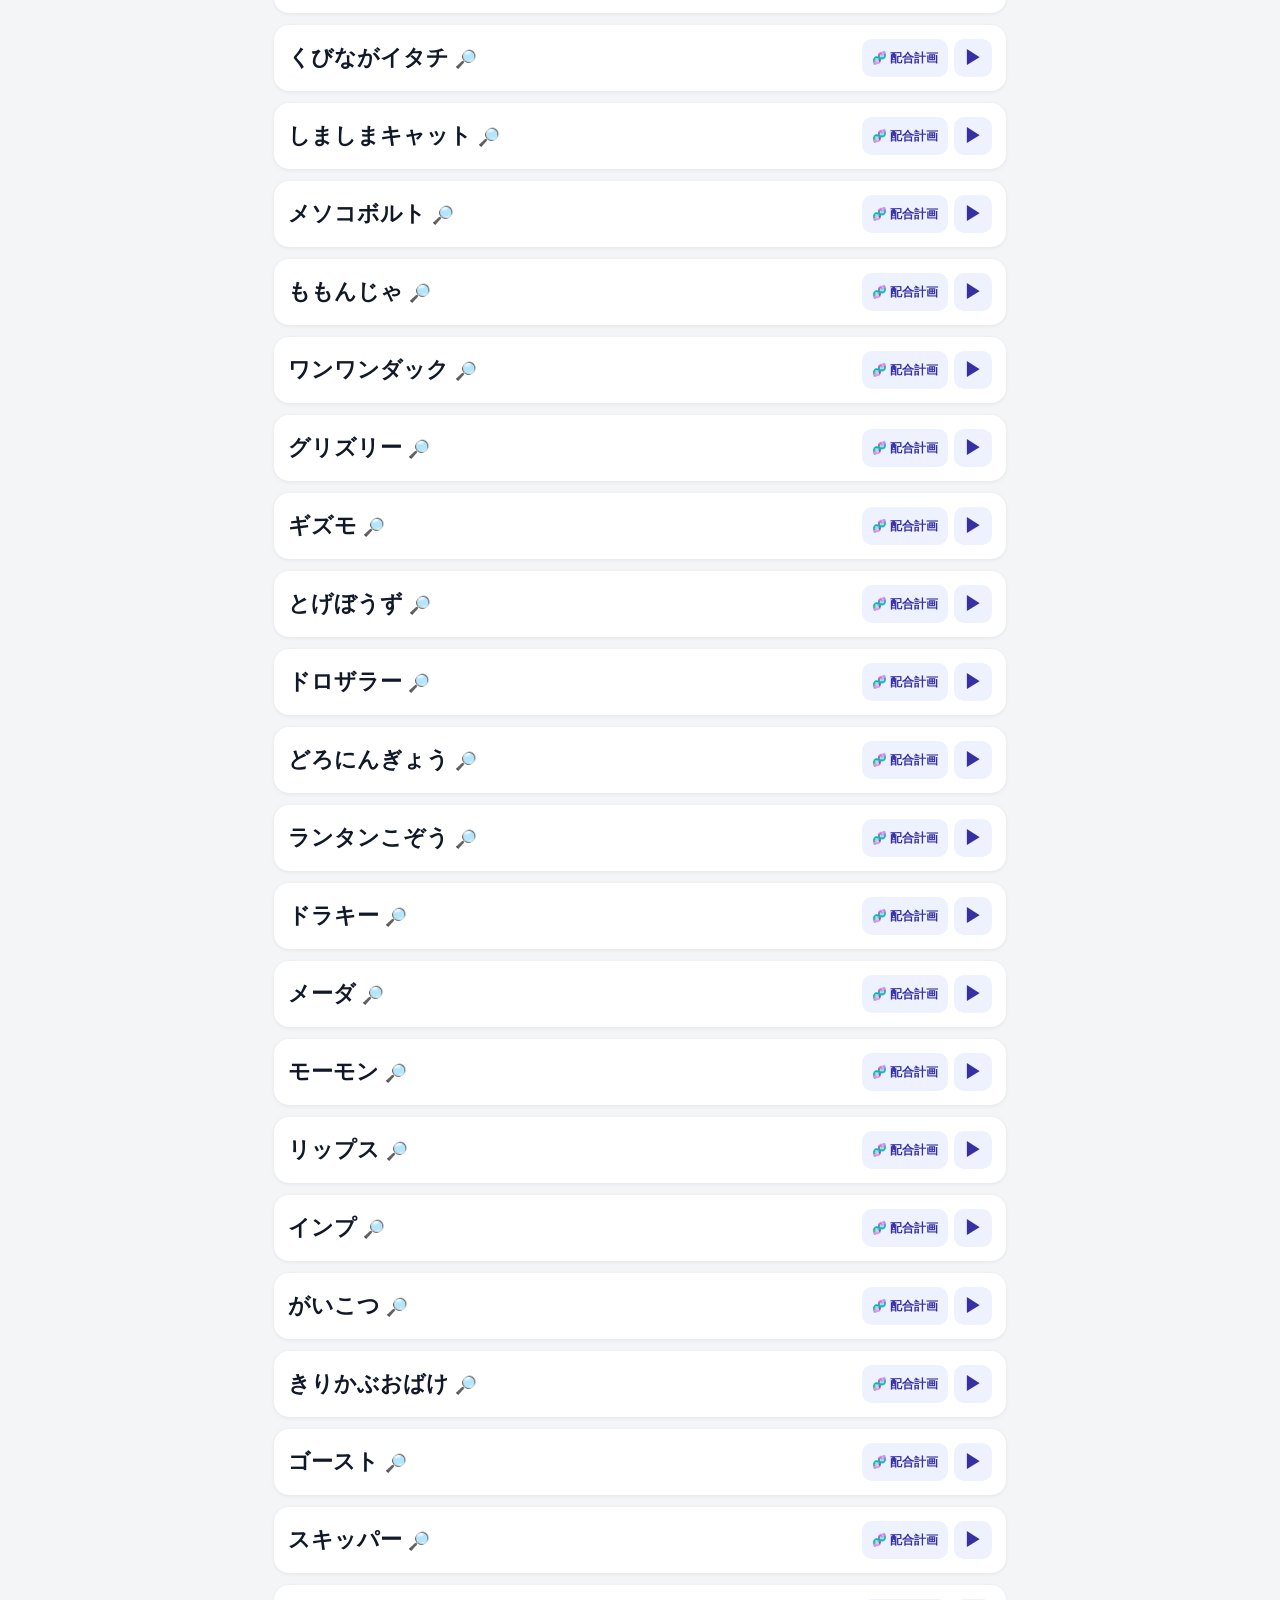
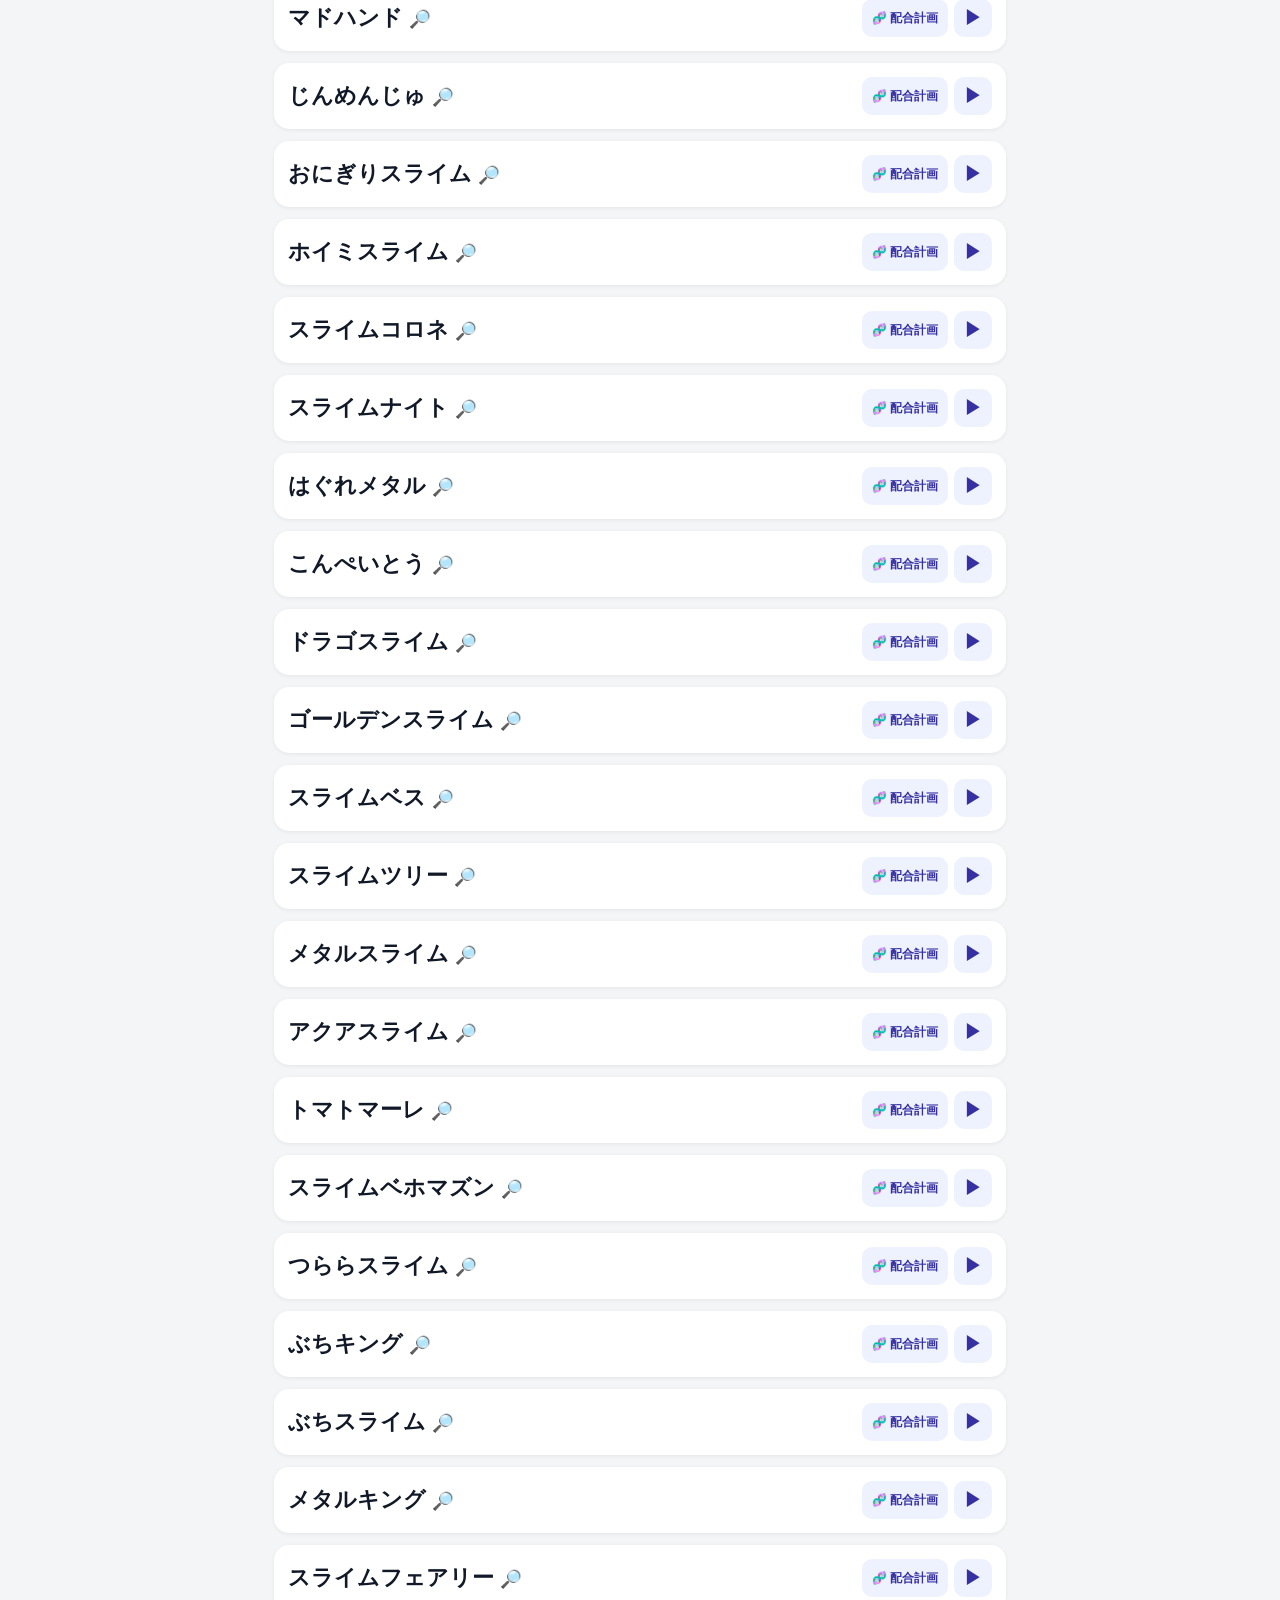
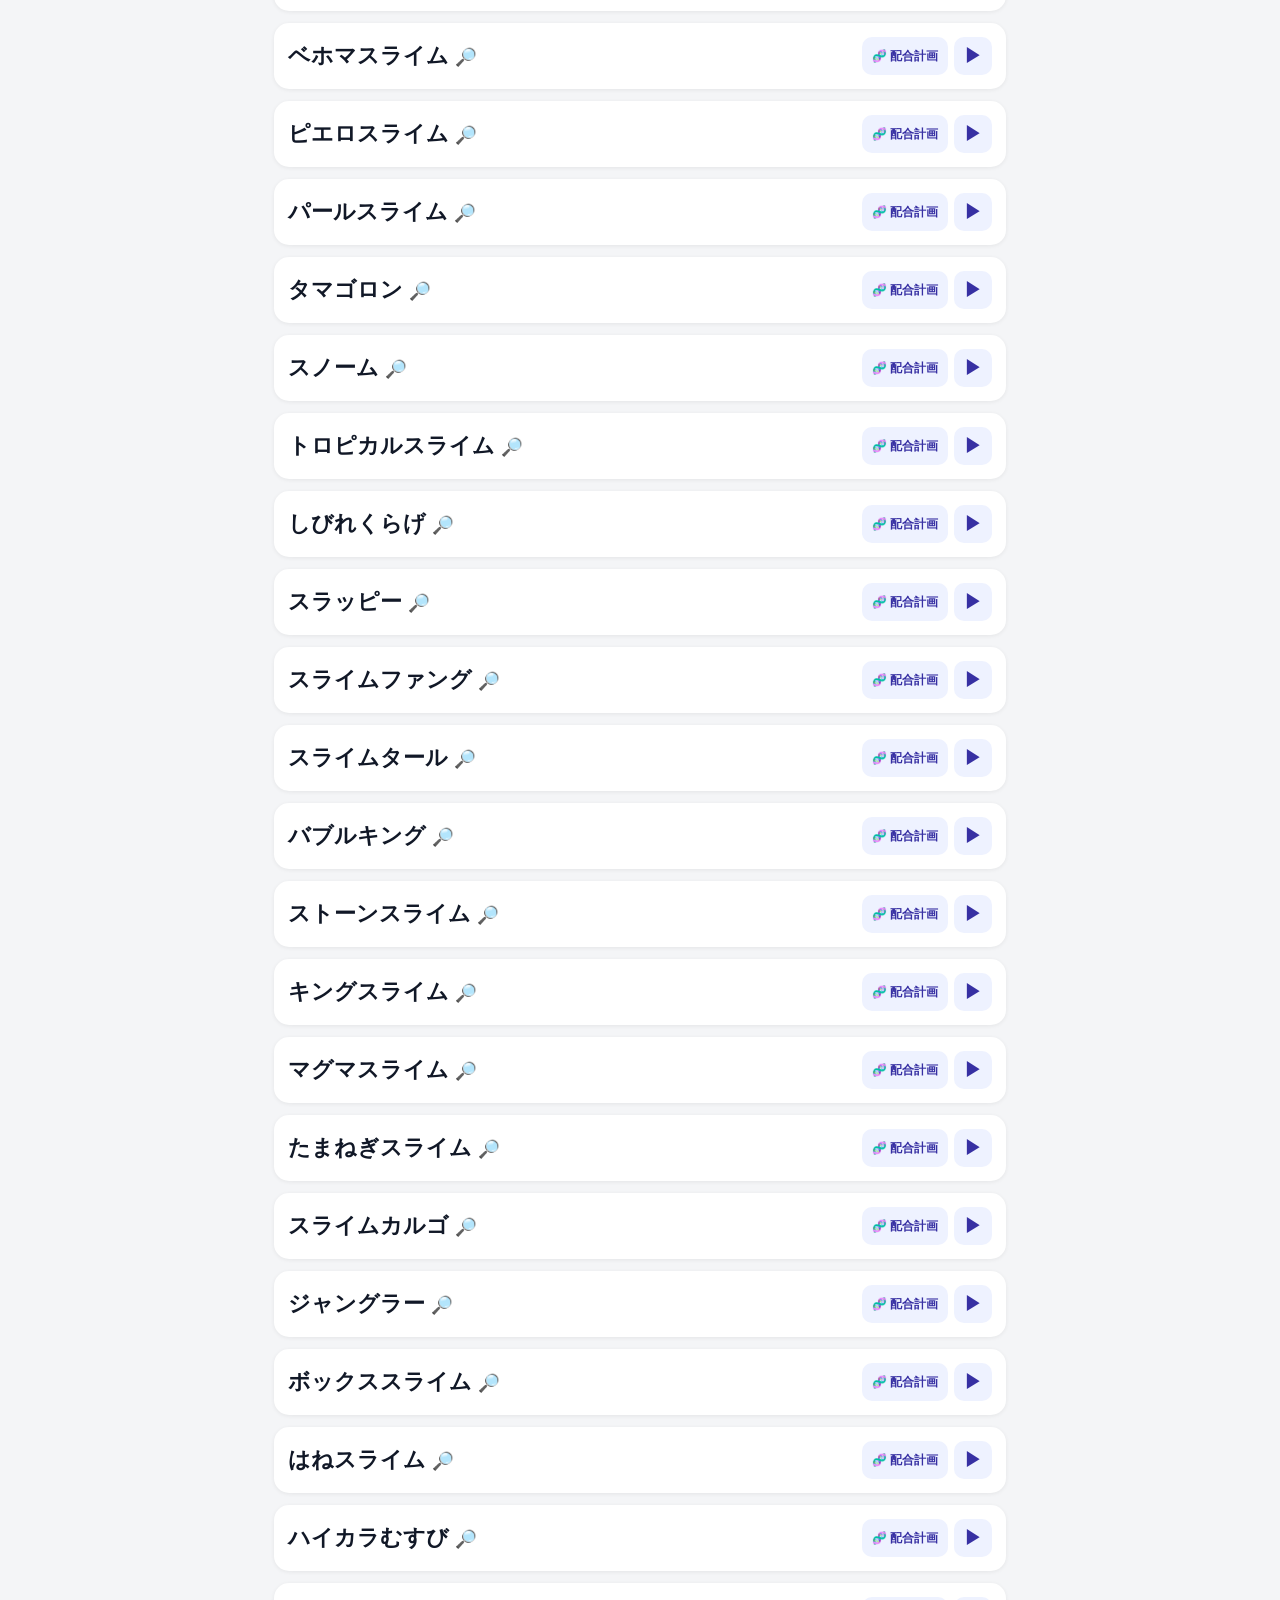
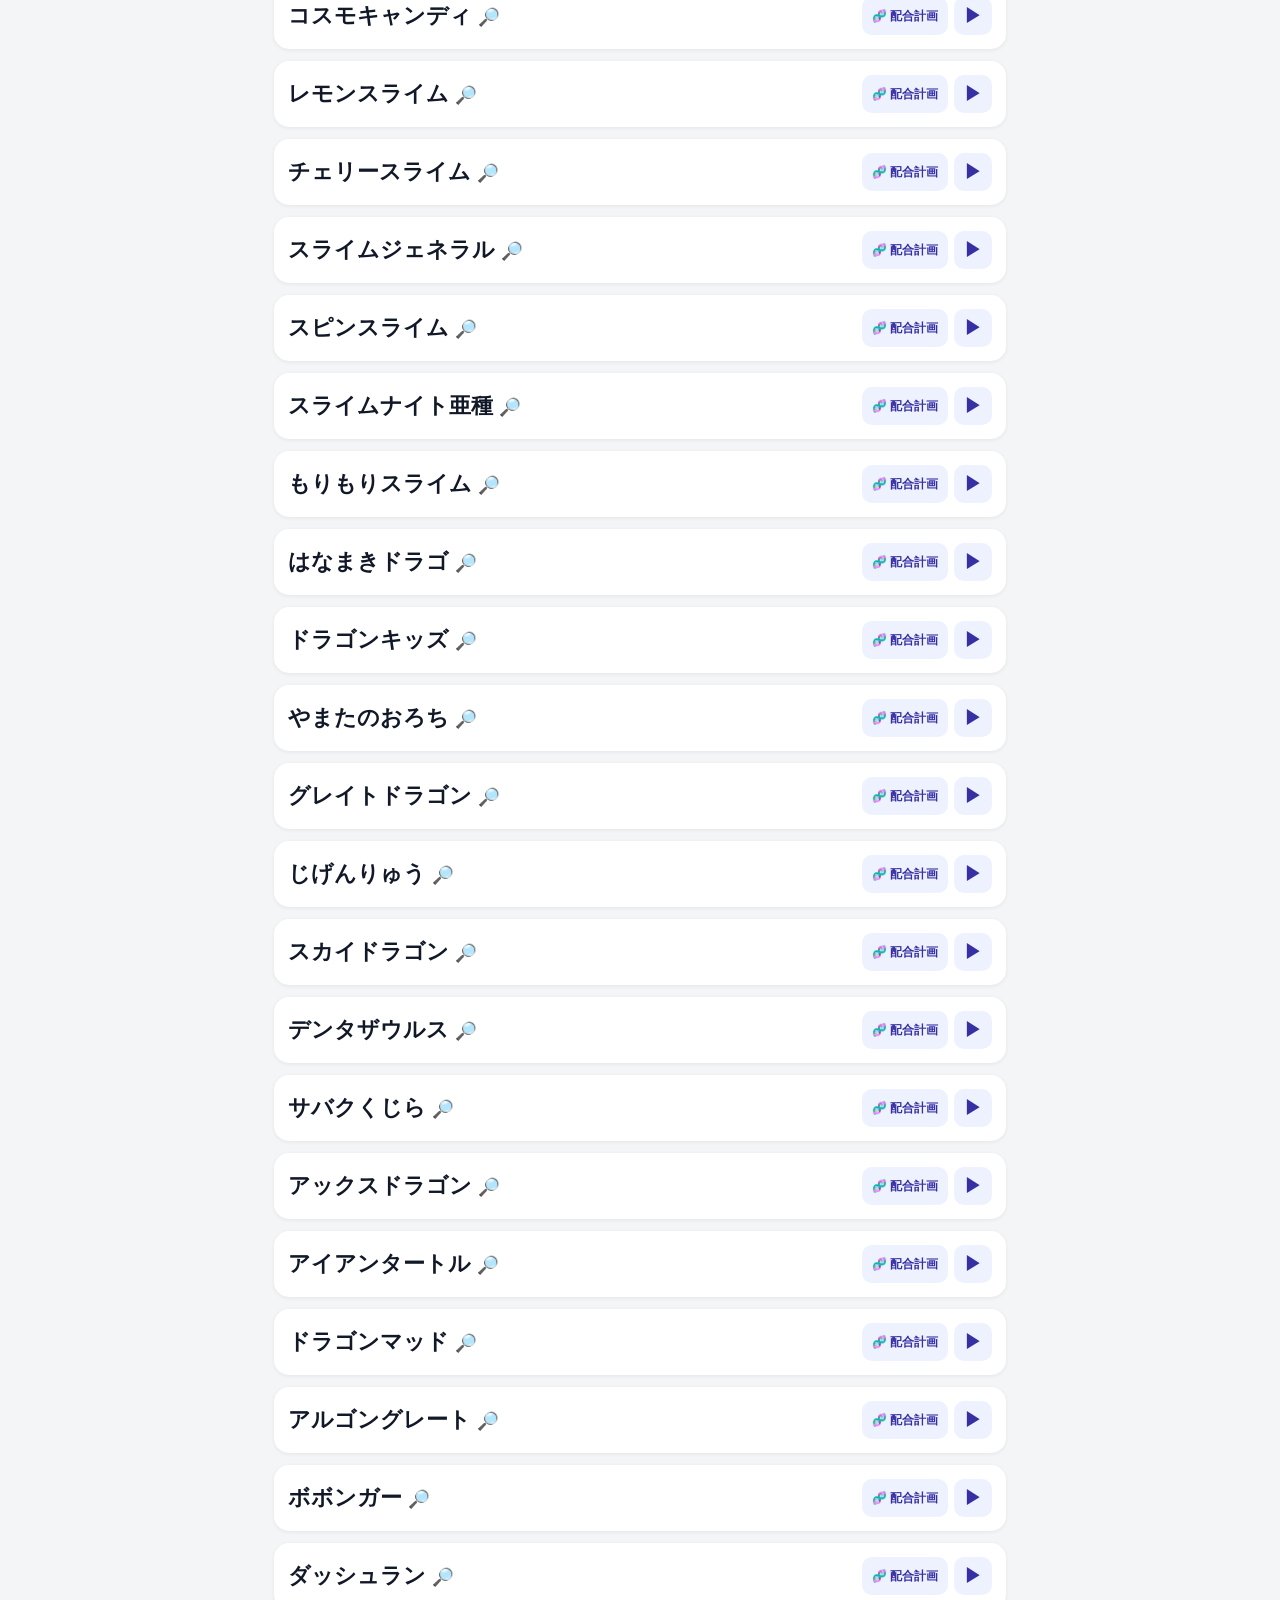
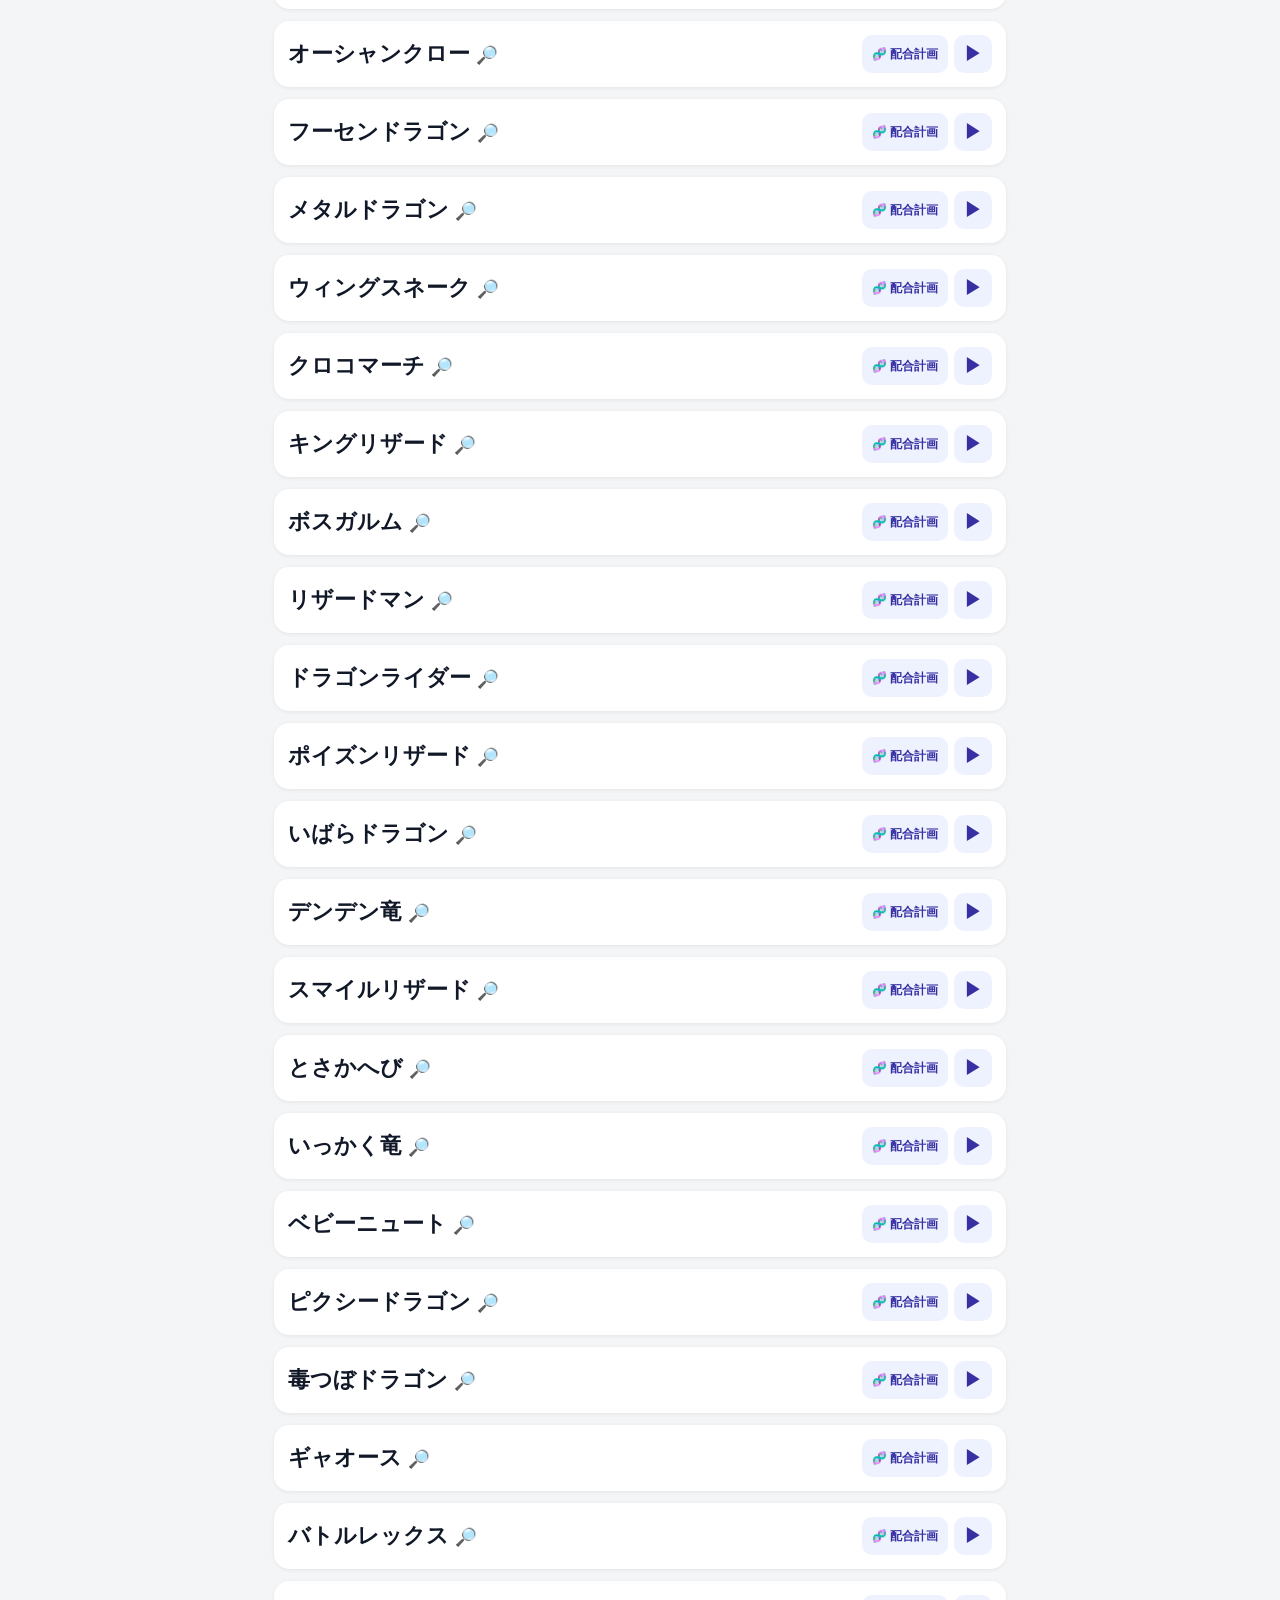
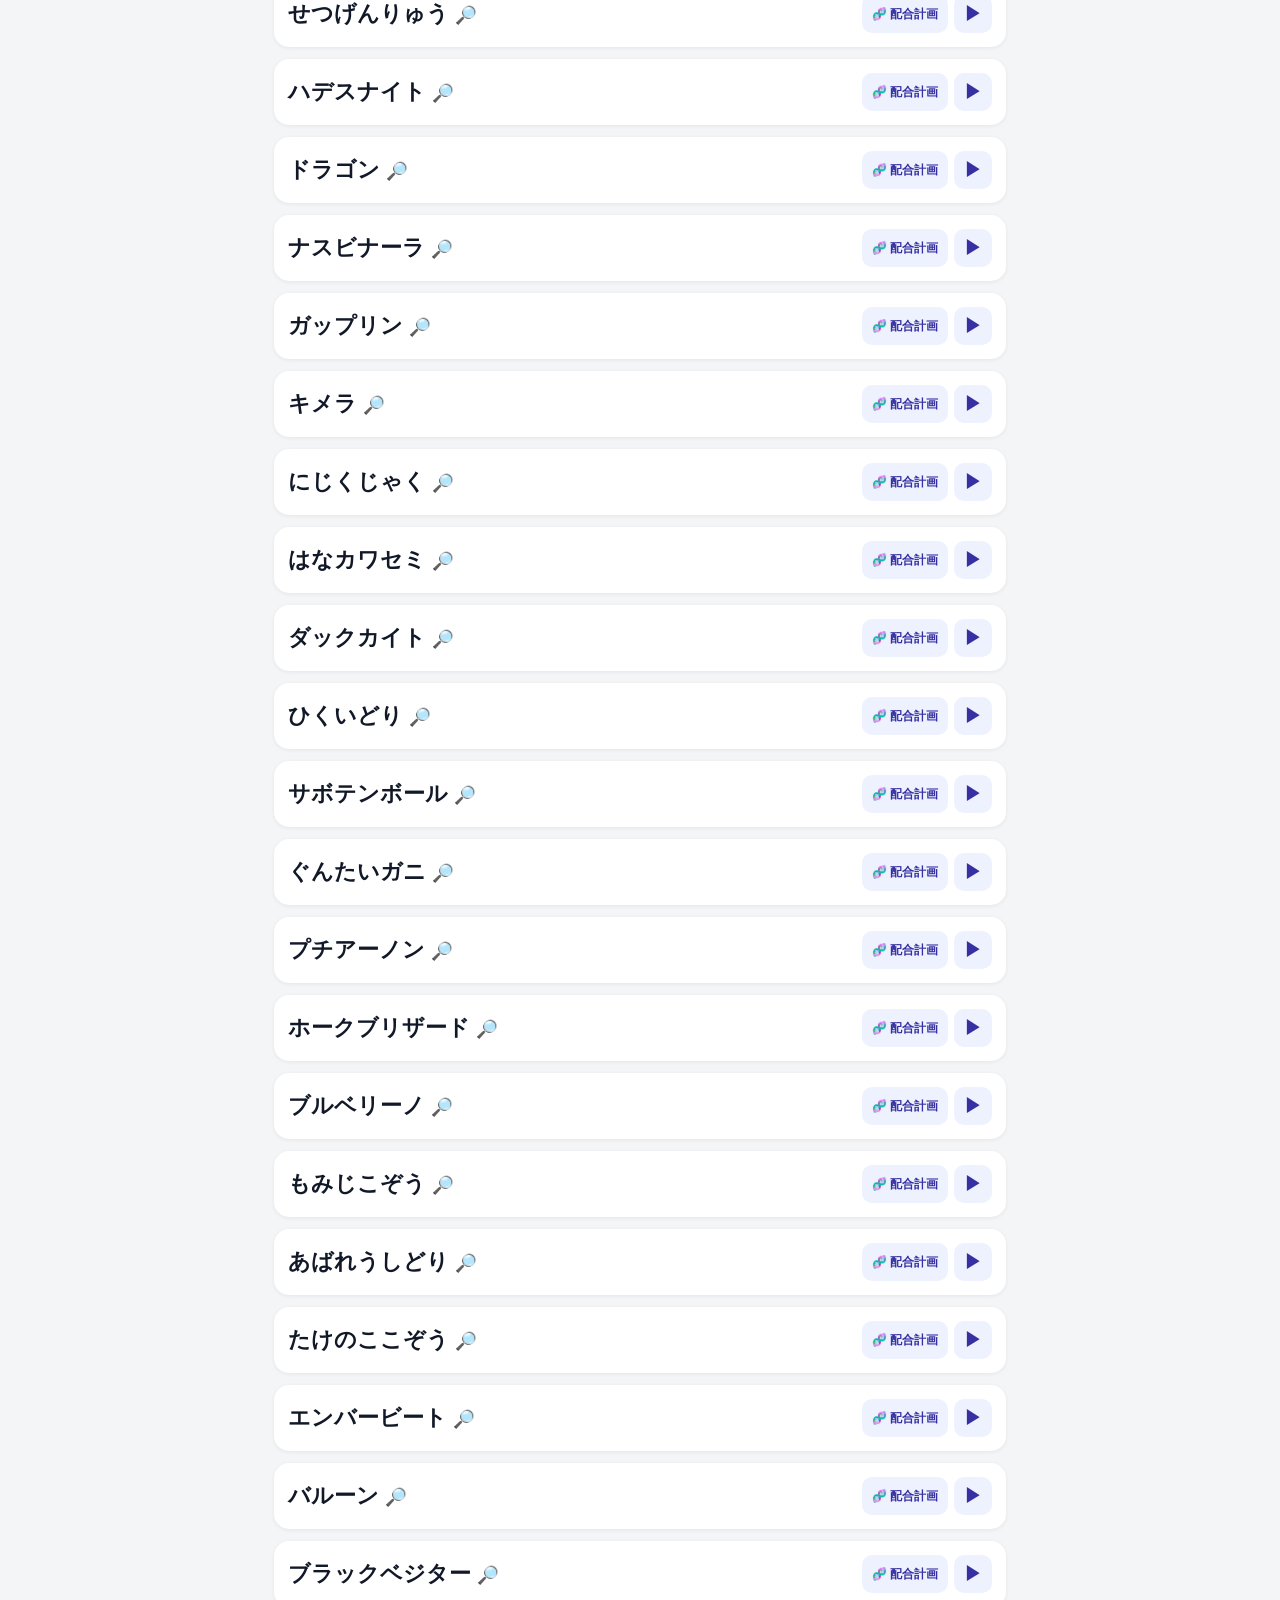
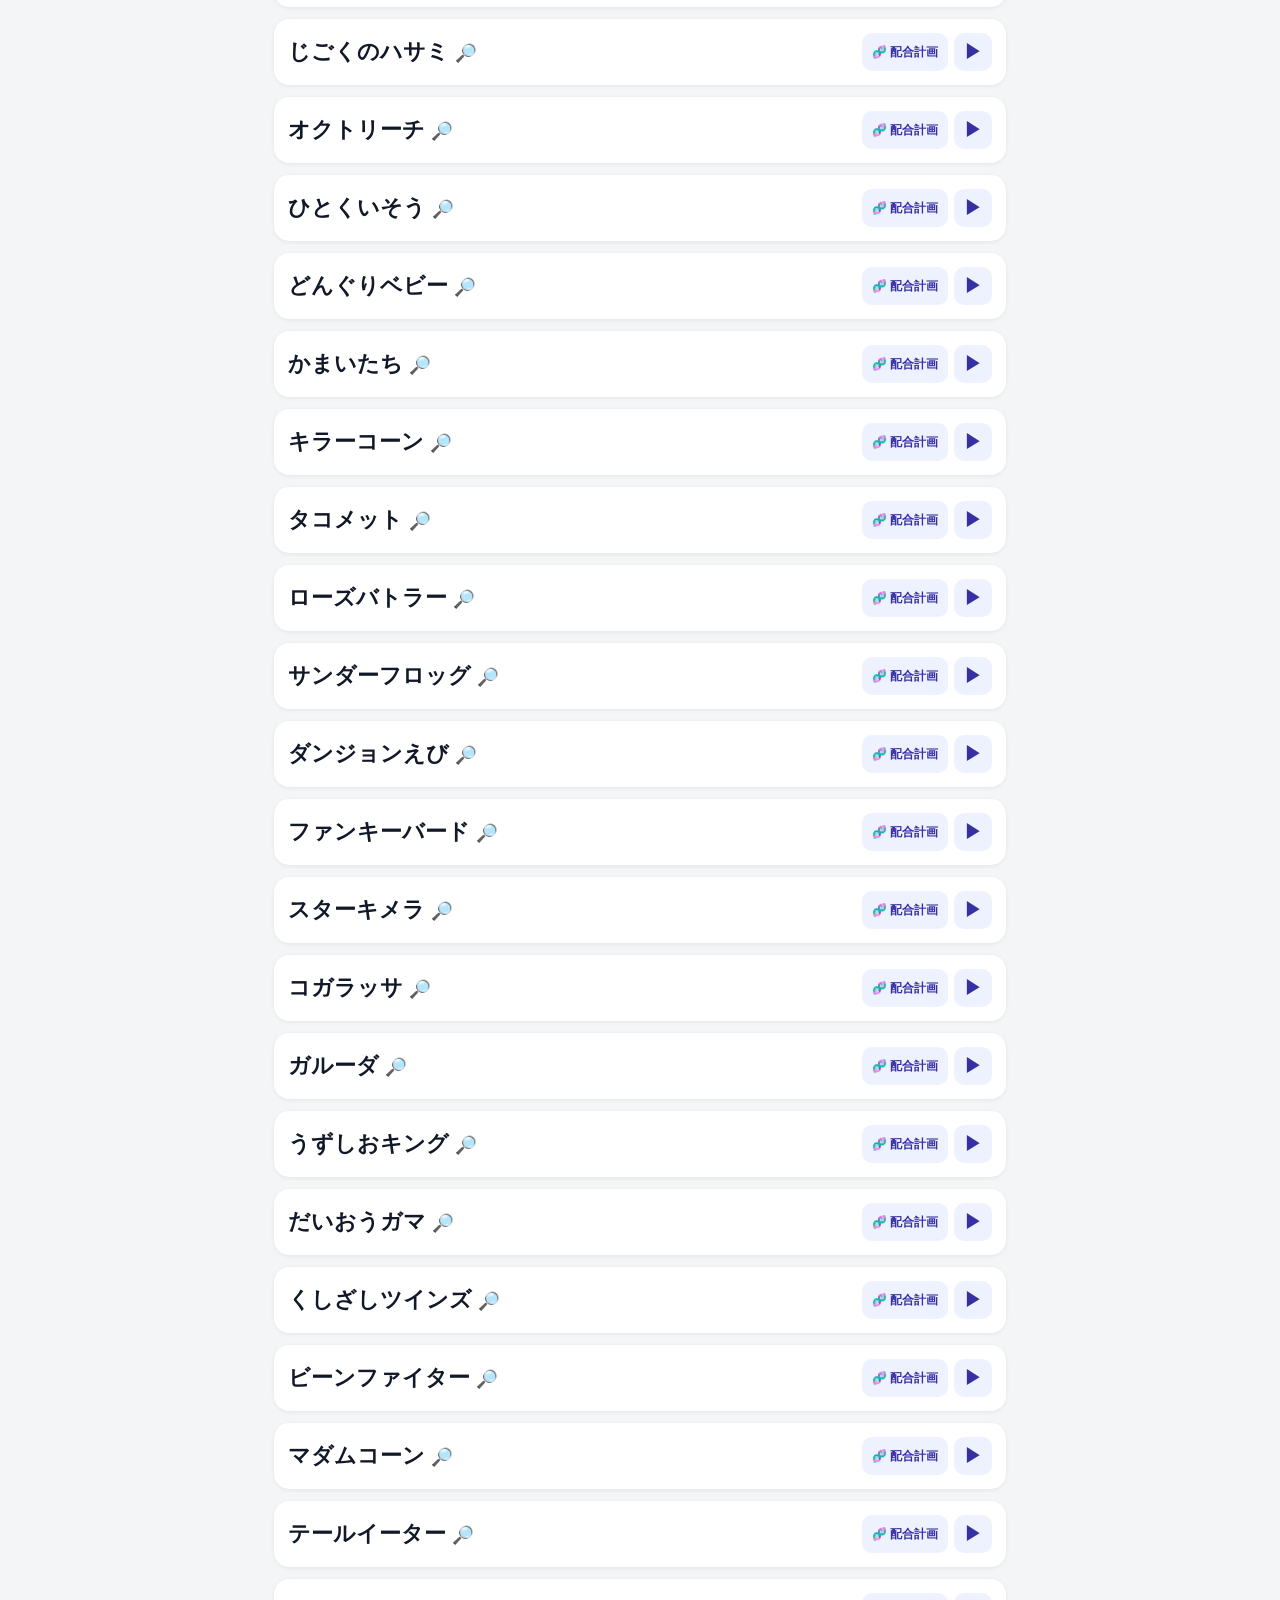
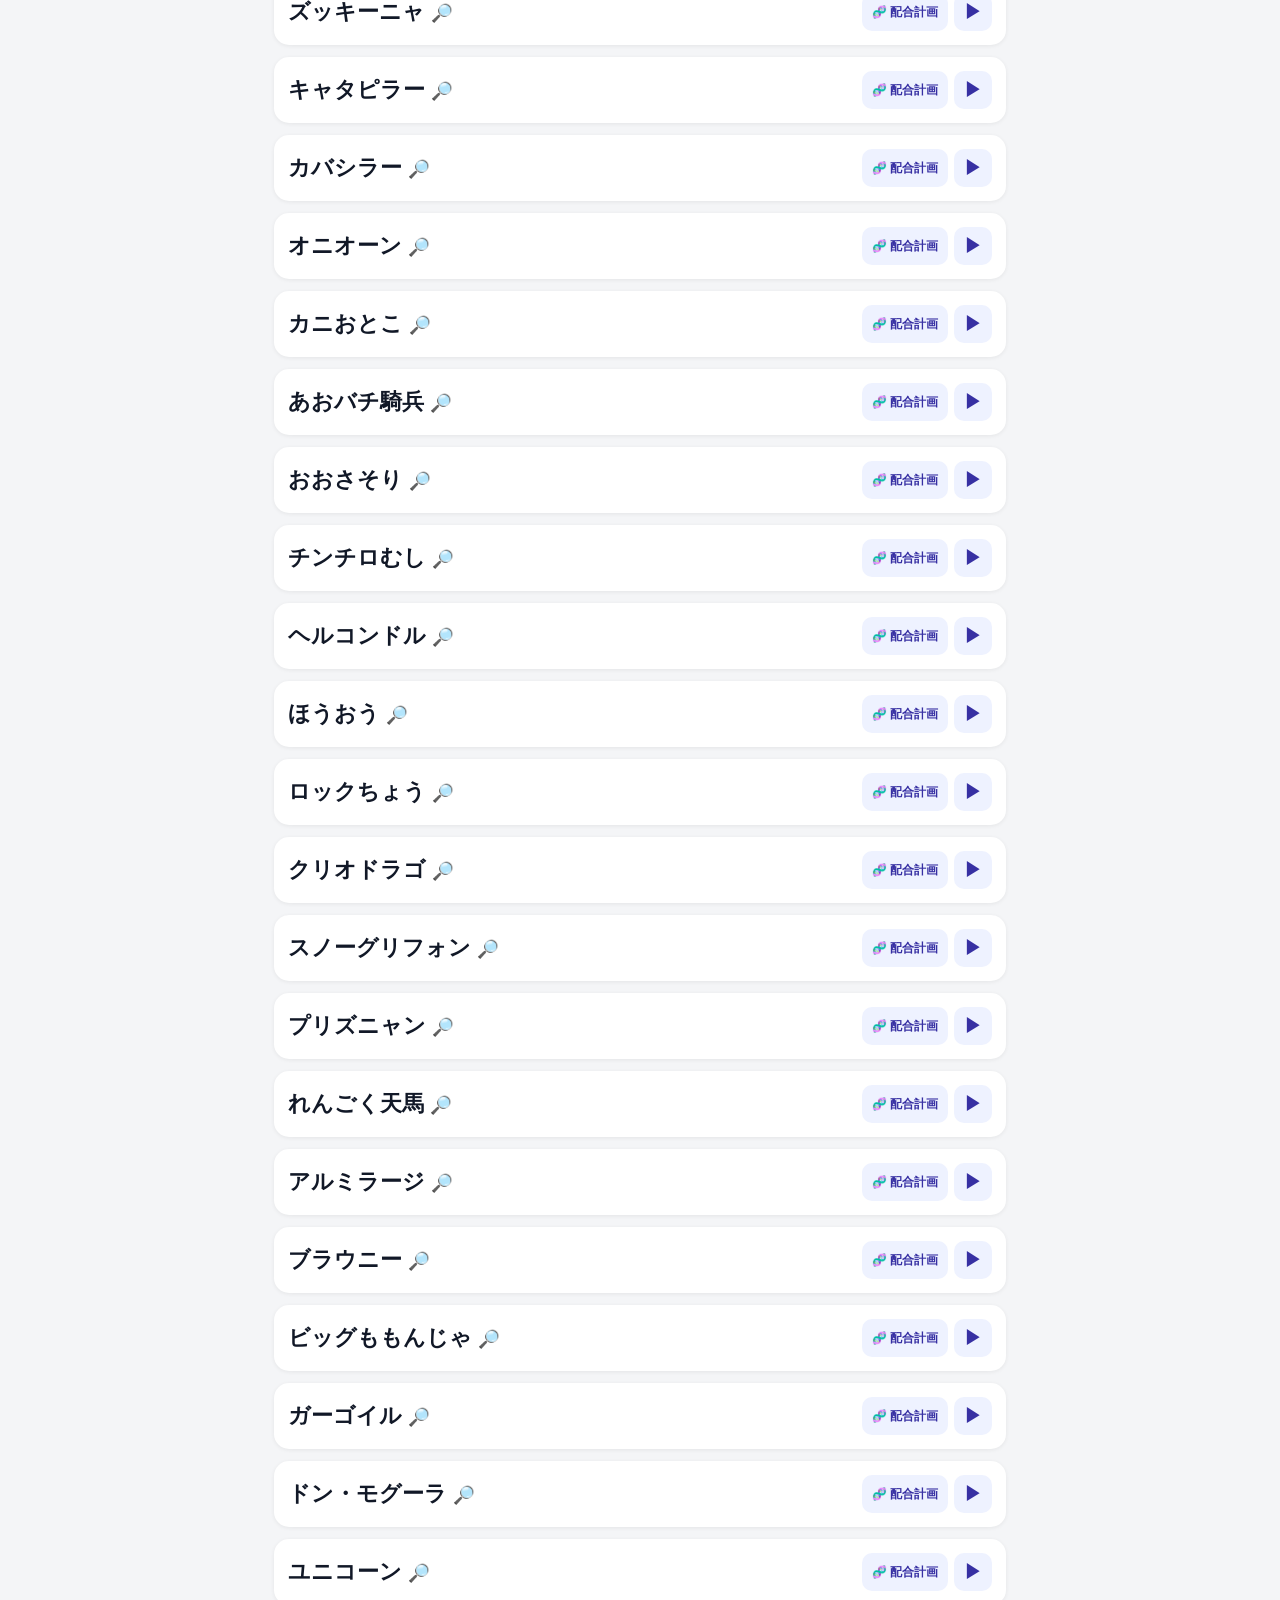
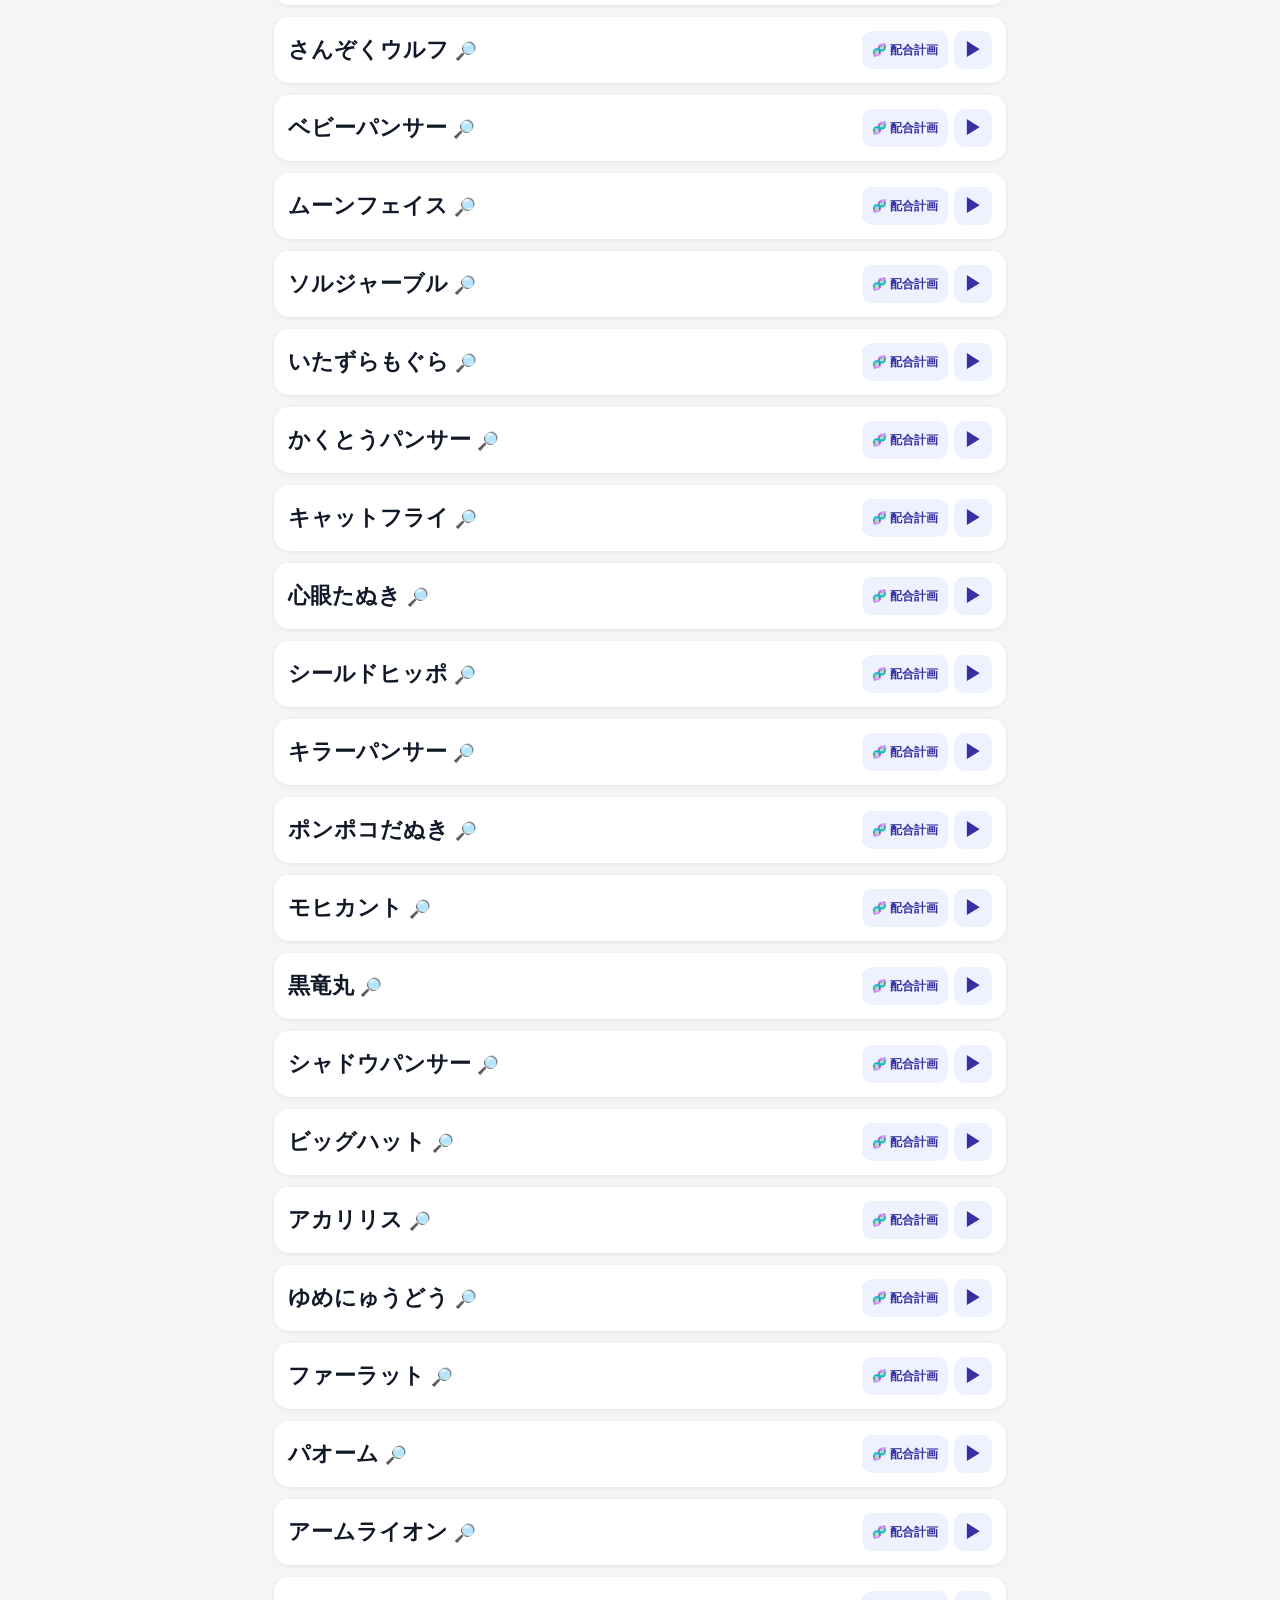
==== commit d6c5a552: "Bring DQM3 planning and search tools to DQM4 with isolated saves and unknown-data handling" ====
--- a/dqm4/index.html
+++ b/dqm4/index.html
@@ -38,7 +38,7 @@
 
 <link
   rel="stylesheet"
-  href="./style.css?v=2"
+  href="./style.css?v=3"
 >
 
 <title>
@@ -53,7 +53,8 @@
 
 <header>
 
-  <p class="game-switch"><a href="../">モンスターズ3へ</a> ／ モンスターズ4</p>
+  <nav aria-label="ゲーム切り替え"><a href="../">モンスターズ3へ</a> ／ モンスターズ4</nav>
+
   <div class="headrow">
 
     <h1>
@@ -139,12 +140,88 @@
           種族順
         </option>
 
-      </select>
+        <option value="hp">
+          HP
+        </option>
+
+        <option value="mp">
+          MP
+        </option>
+
+        <option value="attack">
+          攻撃力
+        </option>
+
+        <option value="defence">
+          守備力
+        </option>
+
+        <option value="agility">
+          すばやさ
+        </option>
+
+        <option value="wisdom">
+          かしこさ
+        </option>
+
+      </select>
+
+      <select
+        id="sortDirection"
+        aria-label="昇順・降順"
+      >
+        <option value="asc">昇順</option>
+        <option value="desc">降順</option>
+      </select>
+
+      <button
+        id="filterToggle"
+        class="filter-toggle"
+        type="button"
+        aria-expanded="false"
+        aria-controls="monsterFilters"
+      >
+        ▶ 絞り込み
+      </button>
 
     </div>
 
-  </div>
-
+    <div
+      id="monsterFilters"
+      class="monster-filters"
+      hidden
+    >
+      <div class="filter-group">
+        <div class="filter-title">ランク（複数選択可）</div>
+        <div id="rankFilters" class="filter-options"></div>
+      </div>
+
+      <div class="filter-group">
+        <div class="filter-title">種族（複数選択可）</div>
+        <div id="familyFilters" class="filter-options"></div>
+      </div>
+
+      <button
+        id="clearFilters"
+        class="clearbutton"
+        type="button"
+      >
+        絞り込み解除
+      </button>
+    </div>
+
+  </div>
+
+
+  <button
+    id="recommendPanelToggle"
+    class="recommend-panel-toggle"
+    type="button"
+    hidden
+    aria-expanded="true"
+  >
+    ▲ 編成条件を収納
+  </button>
 
   <div
     id="recommendControls"
@@ -165,6 +242,9 @@
           <option value="light">✨ 光</option>
           <option value="dark">🌑 闇</option>
         </optgroup>
+        <optgroup label="特殊火力">
+          <option value="critical">💥 会心</option>
+        </optgroup>
         <optgroup label="状態異常・妨害">
           <option value="sleep">😴 眠り</option>
           <option value="confusion">🌀 混乱</option>
@@ -187,7 +267,26 @@
         <option value="control">妨害重視</option>
       </select>
     </label>
-  </div>
+
+    <label>
+      編成サイズ
+      <select id="recommendFormation" disabled title="DQM4の編成データは確認待ちです">
+        <option value="SSSS">S × 4</option>
+        <option value="LSS">L × 1 ＋ S × 2</option>
+        <option value="LL">L × 2</option>
+      </select>
+    </label>
+  </div>
+
+  <button
+    id="planPanelToggle"
+    class="plan-panel-toggle"
+    type="button"
+    hidden
+    aria-expanded="true"
+  >
+    ▲ 操作パネルを収納
+  </button>
 
   <div
     id="planControls"
@@ -215,13 +314,69 @@
       配合ルートを作成
     </button>
 
+    <div class="plan-rank-control">
+      <label class="plan-rank-check">
+        <input
+          id="planMinRankEnabled"
+          type="checkbox"
+        >
+        <span>最低ランクを指定</span>
+      </label>
+
+      <select
+        id="planMinRank"
+        aria-label="配合する最低ランク"
+        disabled
+      >
+        <option value="G">Gランク</option>
+        <option value="F">Fランク</option>
+        <option value="E">Eランク</option>
+        <option value="D" selected>Dランク</option>
+        <option value="C">Cランク</option>
+        <option value="B">Bランク</option>
+        <option value="A">Aランク</option>
+        <option value="S">Sランク</option>
+        <option value="X">Xランク</option>
+      </select>
+    </div>
+
+  </div>
+
+  <div
+    id="planSubtabs"
+    class="plan-subtabs"
+    hidden
+  >
+    <button
+      id="planCurrentTab"
+      class="plan-subtab active"
+      type="button"
+    >
+      作成中
+    </button>
+
+    <button
+      id="planSavedTab"
+      class="plan-subtab"
+      type="button"
+    >
+      保存ルート 0/16
+    </button>
+
+    <button
+      id="planMaterialsTab"
+      class="plan-subtab"
+      type="button"
+    >
+      素材合計
+    </button>
   </div>
 
 </header>
 
 
 <main>
-  <section class="preparation-note">現在公開されている全モンスターを登録しています。詳細公開済みのモンスターは配合・スキル・特性も検索できます。<br>未公開の番号・ランク・習得レベルなどは確認待ちです。おすすめ編成は未登録です。</section>
+<section class="preparation-note">公開情報に基づくDQM4データです。未公開の数値・習得条件は確認待ちです。ステータス順は数値登録後に利用できます。</section>
 
   <div
     id="status"
@@ -246,10 +401,9 @@
 
 
 <script
-  src="./app.js?v=2"
+  src="./app.js?v=3"
 ></script>
 
 </body>
 
 </html>
-
--- a/dqm4/style.css
+++ b/dqm4/style.css
@@ -705,6 +705,218 @@
   line-height:1.6;
 }
 
+.role-section{
+  border-left:4px solid #d1d5db;
+}
+
+.role-note{
+  margin:-2px 0 8px;
+  color:#6b7280;
+  font-size:12px;
+  line-height:1.5;
+}
+
+.role-candidate-list{
+  display:flex;
+  flex-direction:column;
+  gap:8px;
+}
+
+.role-candidate{
+  padding:10px;
+  border:1px solid #e5e7eb;
+  border-radius:10px;
+  background:#f9fafb;
+}
+
+.role-candidate-head{
+  display:flex;
+  align-items:center;
+  justify-content:space-between;
+  gap:10px;
+}
+
+.role-candidate-head .jump{
+  font-weight:800;
+  font-size:15px;
+}
+
+.role-score{
+  flex:none;
+  color:#92400e;
+  font-size:12px;
+}
+
+.role-reason{
+  margin-top:5px;
+  color:#4b5563;
+  font-size:11px;
+  line-height:1.5;
+}
+
+.role-skills{
+  margin-top:6px;
+  font-size:12px;
+  line-height:1.7;
+}
+
+.stat-grid{
+  display:grid;
+  grid-template-columns:1fr;
+  gap:6px;
+}
+
+.stat-row{
+  display:grid;
+  grid-template-columns:88px 58px 1fr;
+  align-items:center;
+  gap:8px;
+  padding:7px 8px;
+  border:1px solid #eef2f7;
+  border-radius:9px;
+  background:#f9fafb;
+}
+
+.stat-label{
+  color:#374151;
+  font-size:12px;
+  font-weight:700;
+}
+
+.stat-value{
+  text-align:right;
+  color:#111827;
+  font-size:14px;
+  font-weight:800;
+  font-variant-numeric:tabular-nums;
+}
+
+.stat-stars{
+  color:#d97706;
+  font-size:14px;
+  letter-spacing:1px;
+  white-space:nowrap;
+}
+
+.stat-note{
+  margin-top:7px;
+  color:#6b7280;
+  font-size:10px;
+  line-height:1.5;
+}
+
+.rec-breakdown{
+  margin-top:10px;
+  padding:10px;
+  border:1px solid #e5e7eb;
+  border-radius:10px;
+  background:#fff;
+}
+
+.rec-breakdown-title{
+  margin-bottom:7px;
+  color:#374151;
+  font-size:12px;
+  font-weight:800;
+}
+
+.rec-breakdown-row{
+  display:flex;
+  justify-content:space-between;
+  gap:10px;
+  padding:3px 0;
+  color:#4b5563;
+  font-size:12px;
+}
+
+.rec-breakdown-row strong{
+  color:#111827;
+}
+
+.rec-used-stats{
+  margin-top:7px;
+  padding-top:7px;
+  border-top:1px solid #eee;
+}
+
+.rec-used-stat{
+  display:grid;
+  grid-template-columns:82px 52px 1fr;
+  gap:6px;
+  align-items:center;
+  padding:3px 0;
+  font-size:11px;
+}
+
+.rec-used-stat strong{
+  text-align:right;
+}
+
+.rec-used-stars{
+  color:#d97706;
+  white-space:nowrap;
+}
+
+.rec-size-badge{
+  display:inline-flex;
+  align-items:center;
+  justify-content:center;
+  min-width:24px;
+  height:24px;
+  margin-right:6px;
+  border-radius:7px;
+  background:#e0e7ff;
+  color:#3730a3;
+  font-size:11px;
+  font-weight:900;
+}
+
+.rec-size-badge.large{
+  background:#fef3c7;
+  color:#92400e;
+}
+
+.skill-description{
+  margin:10px 0 12px;
+  padding:10px 12px;
+  border-radius:10px;
+  background:#f8fafc;
+  color:#374151;
+  font-size:13px;
+  line-height:1.65;
+}
+
+.skill-holder-section{
+  margin:10px 0 14px;
+}
+
+.skill-holder-toggle{
+  width:100%;
+  padding:9px 10px;
+  border:1px solid #d1d5db;
+  border-radius:9px;
+  background:#fff;
+  color:#1f2937;
+  text-align:left;
+  font-weight:800;
+  cursor:pointer;
+}
+
+.skill-holder-list{
+  margin-top:8px;
+  padding:8px 10px;
+  border-left:3px solid #d1d5db;
+}
+
+.skill-holder-row{
+  display:flex;
+  flex-wrap:wrap;
+  align-items:center;
+  gap:6px;
+  padding:5px 0;
+}
+
+
 @media(max-width:420px){
   .recommend-controls{
     grid-template-columns:1fr;
@@ -723,8 +935,492 @@
   }
 }
 
-
-[hidden]{display:none!important;}
-.game-switch{font-size:12px;color:#d1d5db;}
-.game-switch a{color:#c7d2fe;}
-.preparation-note{padding:12px;margin-bottom:14px;background:#fef3c7;border-radius:10px;color:#78350f;font-size:13px;line-height:1.7;}
+.skillability-main{
+  display:flex;
+  align-items:center;
+  gap:8px;
+  flex-wrap:wrap;
+}
+.ability-class{
+  font-size:11px;
+  font-weight:700;
+  padding:2px 6px;
+  border-radius:999px;
+  background:#eef2ff;
+}
+.ability-mp{
+  margin-left:auto;
+  font-size:11px;
+  font-weight:700;
+  white-space:nowrap;
+}
+.ability-description{
+  margin:5px 0 8px 48px;
+  font-size:12px;
+  line-height:1.55;
+  color:#4b5563;
+}
+
+.trait-name-line{
+  display:flex;
+  align-items:center;
+  gap:7px;
+  flex-wrap:wrap;
+}
+.trait-category{
+  display:inline-flex;
+  align-items:center;
+  padding:2px 6px;
+  border-radius:999px;
+  background:#f3f4f6;
+  font-size:10px;
+  font-weight:700;
+  color:#4b5563;
+}
+
+.sortrow{
+  flex-wrap:wrap;
+}
+.filter-toggle{
+  padding:7px 10px;
+  border:1px solid #d1d5db;
+  border-radius:8px;
+  background:#fff;
+  font-weight:700;
+}
+.monster-filters{
+  margin-top:8px;
+  padding:10px;
+  border:1px solid #e5e7eb;
+  border-radius:10px;
+  background:#fafafa;
+}
+.filter-group + .filter-group{
+  margin-top:10px;
+}
+.filter-title{
+  margin-bottom:6px;
+  font-size:12px;
+  font-weight:800;
+}
+.filter-options{
+  display:flex;
+  flex-wrap:wrap;
+  gap:6px;
+}
+.filter-chip{
+  display:inline-flex;
+  align-items:center;
+  gap:4px;
+  padding:5px 8px;
+  border:1px solid #d1d5db;
+  border-radius:999px;
+  background:#fff;
+  font-size:12px;
+}
+.filter-chip input{
+  margin:0;
+}
+
+/* v34: compact, readable monster filter controls */
+.monster-filters{
+  color:#111827;
+  background:#fff;
+}
+
+.filter-title{
+  color:#111827;
+}
+
+.filter-options{
+  align-items:flex-start;
+}
+
+.filter-chip{
+  width:auto;
+  min-height:34px;
+  color:#111827;
+  background:#fff;
+  border:1px solid #d1d5db;
+  padding:6px 9px;
+  line-height:1.2;
+}
+
+.filter-chip input[type="checkbox"]{
+  appearance:auto;
+  -webkit-appearance:checkbox;
+  width:18px !important;
+  min-width:18px;
+  height:18px !important;
+  min-height:18px;
+  margin:0 !important;
+  padding:0 !important;
+  border-radius:3px;
+  flex:0 0 18px;
+}
+
+.filter-chip span{
+  color:#111827;
+  white-space:nowrap;
+}
+
+#sortDirection{
+  flex:none;
+  width:auto;
+  min-width:82px;
+  padding:9px 8px;
+  border:0;
+  border-radius:10px;
+  font-size:14px;
+  background:#fff;
+  color:#111827;
+}
+
+@media(max-width:420px){
+  .monster-filters{
+    padding:12px;
+  }
+
+  .filter-options{
+    gap:7px;
+  }
+
+  .filter-chip{
+    font-size:12px;
+    padding:6px 8px;
+  }
+}
+
+.monster-recommendation{
+  padding:10px 12px;
+  border:1px solid #e5e7eb;
+  border-radius:10px;
+  background:#fafafa;
+}
+.recommend-role{
+  display:flex;
+  align-items:center;
+  gap:8px;
+  margin-bottom:8px;
+}
+.recommend-skill-list{
+  display:grid;
+  gap:6px;
+}
+.recommend-skill-item{
+  display:flex;
+  align-items:center;
+  gap:8px;
+}
+.recommend-skill-label{
+  min-width:52px;
+  font-size:11px;
+  font-weight:700;
+  color:#6b7280;
+}
+.recommend-reason{
+  margin-top:8px;
+  font-size:12px;
+  line-height:1.55;
+  color:#374151;
+}
+
+.monster-card-actions{
+  display:flex;
+  align-items:center;
+  gap:6px;
+  flex:none;
+}
+
+.plan-jump-button{
+  flex:none;
+  min-height:38px;
+  padding:0 10px;
+  border:0;
+  border-radius:10px;
+  background:#eef2ff;
+  color:#3730a3;
+  font-size:12px;
+  font-weight:800;
+  cursor:pointer;
+  white-space:nowrap;
+}
+
+.plan-jump-button:active{
+  transform:scale(.96);
+}
+
+@media(max-width:420px){
+  .monster-card-header{
+    gap:6px;
+  }
+
+  .name{
+    min-width:0;
+  }
+
+  .plan-jump-button{
+    min-height:36px;
+    padding:0 8px;
+    font-size:11px;
+  }
+
+  .collapse-button{
+    width:36px;
+    height:36px;
+  }
+}
+
+.plan-subtabs{
+  display:flex;
+  gap:8px;
+  margin-top:10px;
+}
+.plan-subtab{
+  flex:1;
+  min-height:38px;
+  border:1px solid #4b5563;
+  border-radius:10px;
+  background:#1f2937;
+  color:#d1d5db;
+  font-weight:800;
+}
+.plan-subtab.active{
+  background:#fff;
+  color:#111827;
+  border-color:#fff;
+}
+.plan-summary-actions{
+  display:flex;
+  flex-wrap:wrap;
+  gap:8px;
+  margin-top:10px;
+}
+.save-plan-button{
+  border:0;
+  border-radius:10px;
+  padding:9px 11px;
+  background:#4f46e5;
+  color:#fff;
+  font-weight:800;
+}
+.saved-plan-note{
+  margin-bottom:10px;
+  font-size:12px;
+  line-height:1.5;
+  color:#6b7280;
+}
+.saved-plan-row{
+  display:flex;
+  align-items:center;
+  justify-content:space-between;
+  gap:10px;
+  padding:10px 0;
+  border-top:1px solid #e5e7eb;
+}
+.saved-plan-row:first-of-type{
+  border-top:0;
+}
+.saved-plan-main{
+  min-width:0;
+}
+.saved-plan-name{
+  font-size:16px;
+  font-weight:800;
+  color:#111827;
+}
+.saved-plan-meta{
+  margin-top:3px;
+  font-size:11px;
+  color:#6b7280;
+}
+.saved-plan-actions{
+  display:flex;
+  gap:6px;
+  flex:none;
+}
+.saved-plan-open,
+.saved-plan-delete{
+  border:0;
+  border-radius:8px;
+  padding:7px 9px;
+  font-weight:800;
+}
+.saved-plan-open{
+  background:#eef2ff;
+  color:#3730a3;
+}
+.saved-plan-delete{
+  background:#fee2e2;
+  color:#991b1b;
+}
+@media(max-width:420px){
+  .saved-plan-row{
+    align-items:flex-start;
+  }
+  .saved-plan-actions{
+    flex-direction:column;
+  }
+}
+
+.material-total-stats{
+  display:flex;
+  flex-wrap:wrap;
+  gap:6px;
+  margin:8px 0;
+}
+
+.material-total-row{
+  padding:10px 0;
+  border-top:1px solid #e5e7eb;
+}
+
+.material-total-row:first-child{
+  border-top:0;
+}
+
+.material-total-head{
+  display:flex;
+  align-items:center;
+  justify-content:space-between;
+  gap:8px;
+}
+
+.material-total-note{
+  margin-bottom:8px;
+}
+
+@media(max-width:420px){
+  .plan-subtabs{
+    gap:5px;
+  }
+
+  .plan-subtab{
+    min-height:36px;
+    padding:5px 6px;
+    font-size:11px;
+  }
+}
+
+.plan-rank-control{
+  display:flex;
+  align-items:center;
+  gap:8px;
+  width:100%;
+  margin-top:4px;
+  padding:8px 10px;
+  border:1px solid #4b5563;
+  border-radius:10px;
+  background:#1f2937;
+}
+
+.plan-rank-check{
+  display:flex;
+  align-items:center;
+  gap:6px;
+  color:#f3f4f6;
+  font-size:12px;
+  font-weight:700;
+  white-space:nowrap;
+}
+
+.plan-rank-check input[type="checkbox"]{
+  appearance:auto;
+  -webkit-appearance:checkbox;
+  width:18px !important;
+  height:18px !important;
+  min-width:18px;
+  margin:0 !important;
+  padding:0 !important;
+}
+
+#planMinRank{
+  margin-left:auto;
+  min-width:92px;
+  padding:7px 8px;
+  border:0;
+  border-radius:8px;
+  background:#fff;
+  color:#111827;
+  font-size:13px;
+}
+
+#planMinRank:disabled{
+  opacity:.45;
+}
+
+.plan-rank-summary{
+  margin-top:7px;
+  padding:6px 8px;
+  border-radius:8px;
+  background:#eef2ff;
+  color:#3730a3;
+  font-size:11px;
+  line-height:1.45;
+}
+
+@media(max-width:420px){
+  .plan-rank-control{
+    flex-wrap:wrap;
+  }
+
+  #planMinRank{
+    min-width:88px;
+  }
+}
+
+.plan-panel-toggle{
+  display:block;
+  width:100%;
+  margin-top:10px;
+  padding:8px 10px;
+  border:1px solid #4b5563;
+  border-radius:10px;
+  background:#1f2937;
+  color:#f3f4f6;
+  font-size:12px;
+  font-weight:800;
+  text-align:center;
+}
+
+.plan-panel-toggle[hidden]{
+  display:none;
+}
+
+@media(max-width:420px){
+  .plan-panel-toggle{
+    min-height:34px;
+    margin-top:8px;
+    padding:6px 8px;
+    font-size:11px;
+  }
+}
+
+.recommend-panel-toggle{
+  display:block;
+  width:100%;
+  margin-top:10px;
+  padding:8px 10px;
+  border:1px solid #4b5563;
+  border-radius:10px;
+  background:#1f2937;
+  color:#f3f4f6;
+  font-size:12px;
+  font-weight:800;
+  text-align:center;
+}
+
+.recommend-panel-toggle[hidden]{
+  display:none;
+}
+
+@media(max-width:420px){
+  .recommend-panel-toggle{
+    min-height:34px;
+    margin-top:8px;
+    padding:6px 8px;
+    font-size:11px;
+  }
+}
+
+.preparation-note{padding:14px;margin:12px 0;border:1px solid #334155;border-radius:10px;line-height:1.7;color:#cbd5e1}
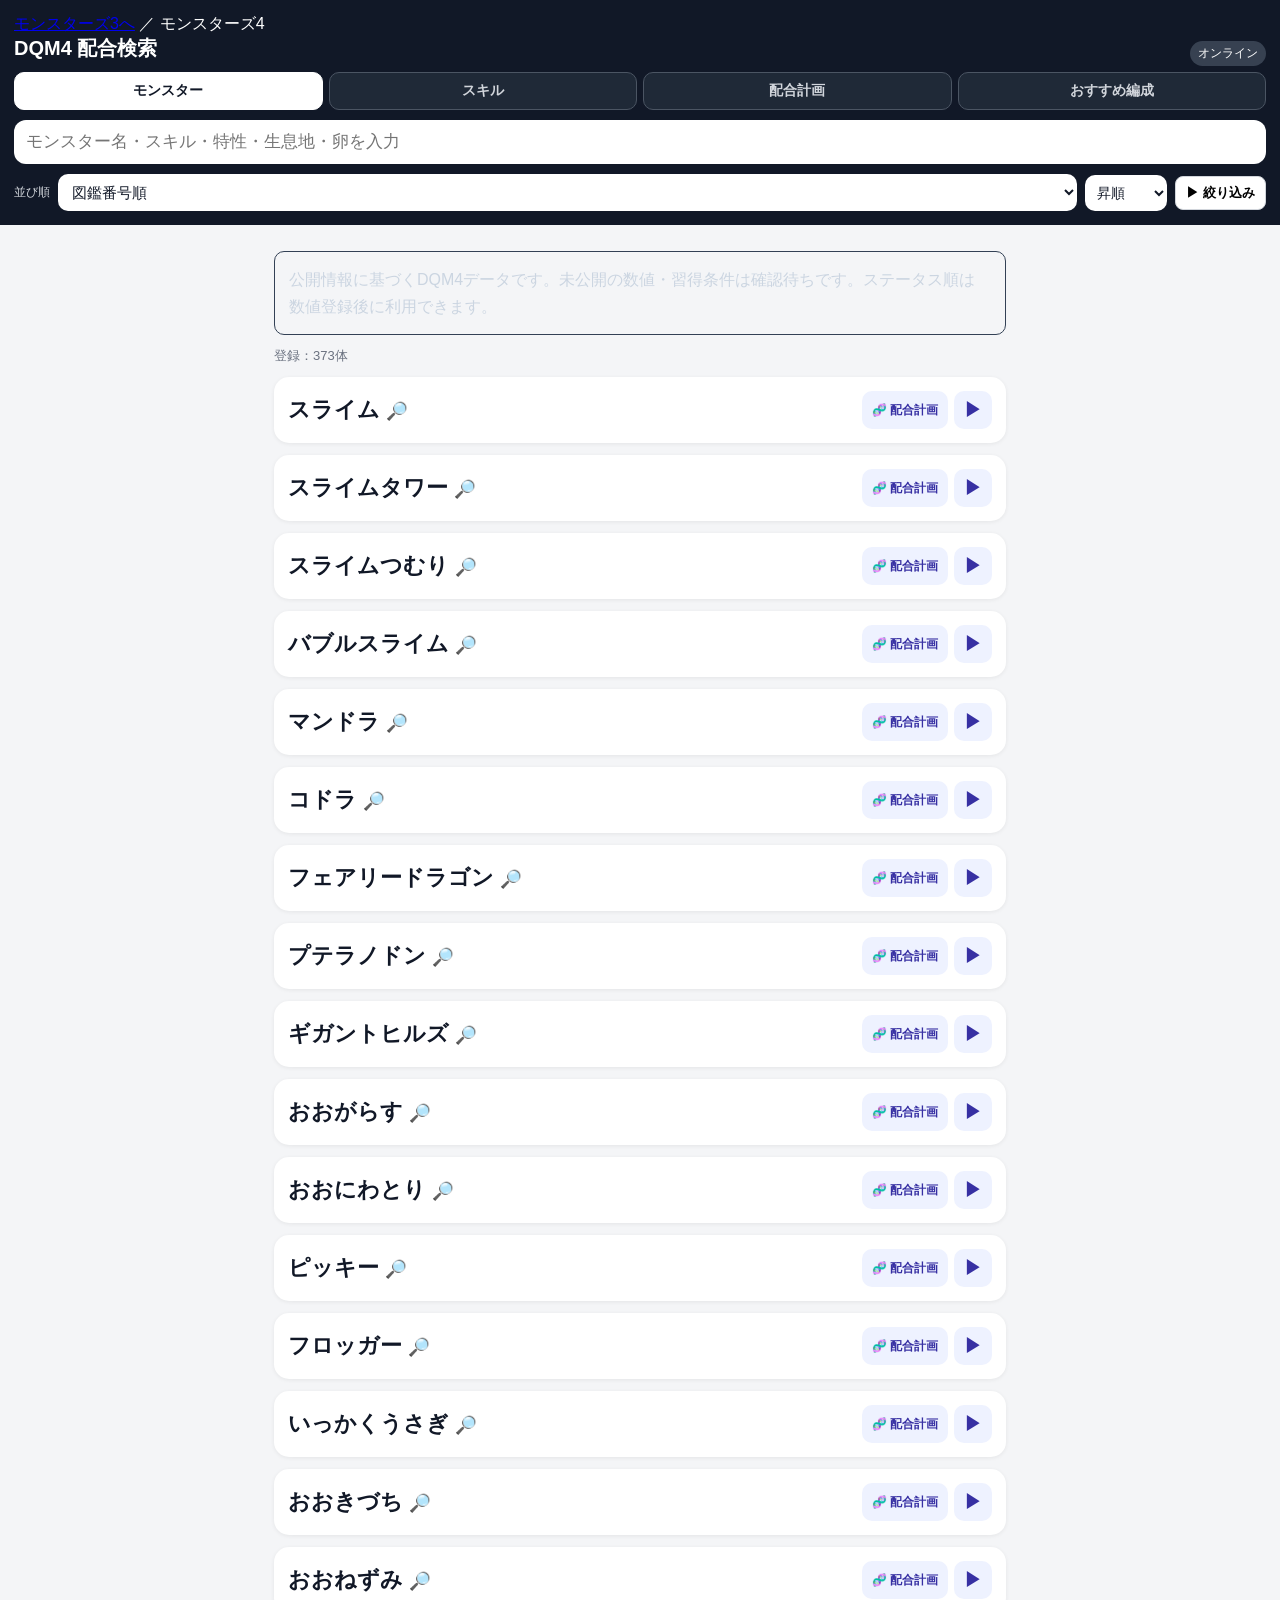
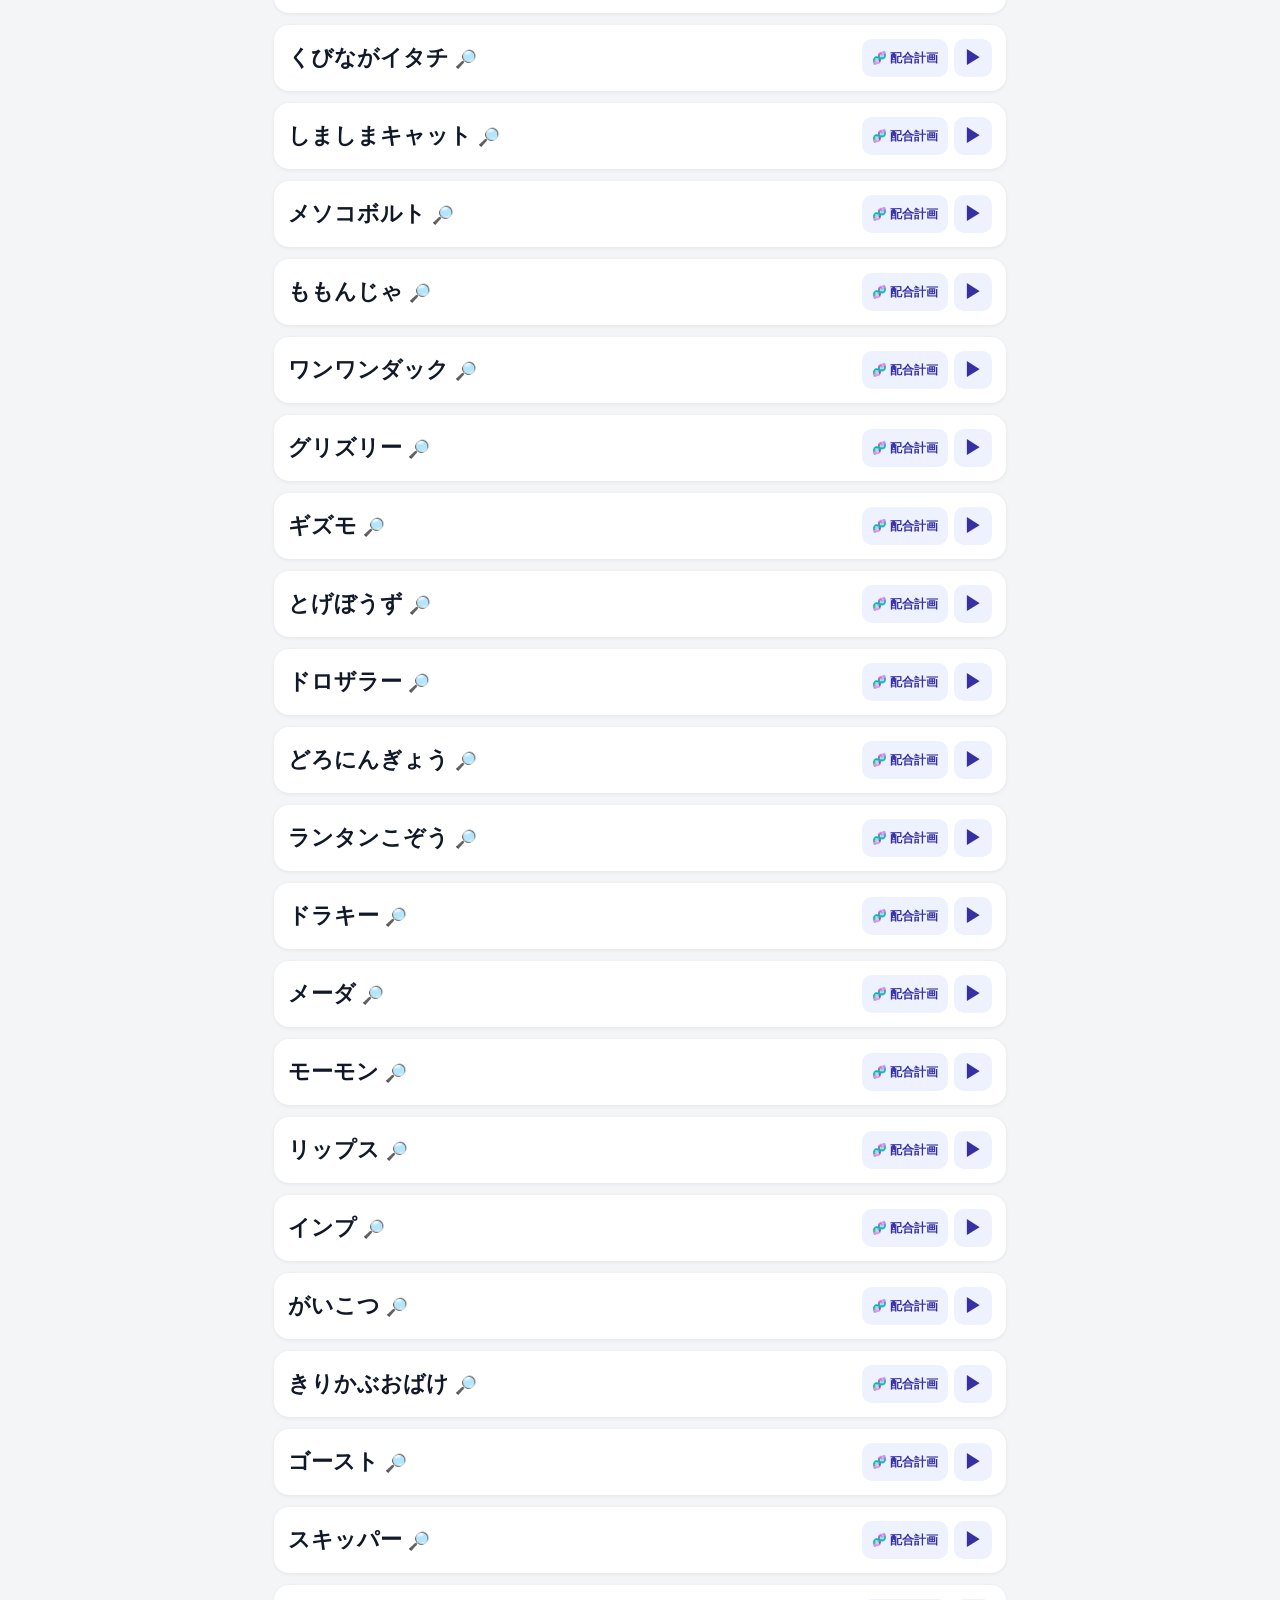
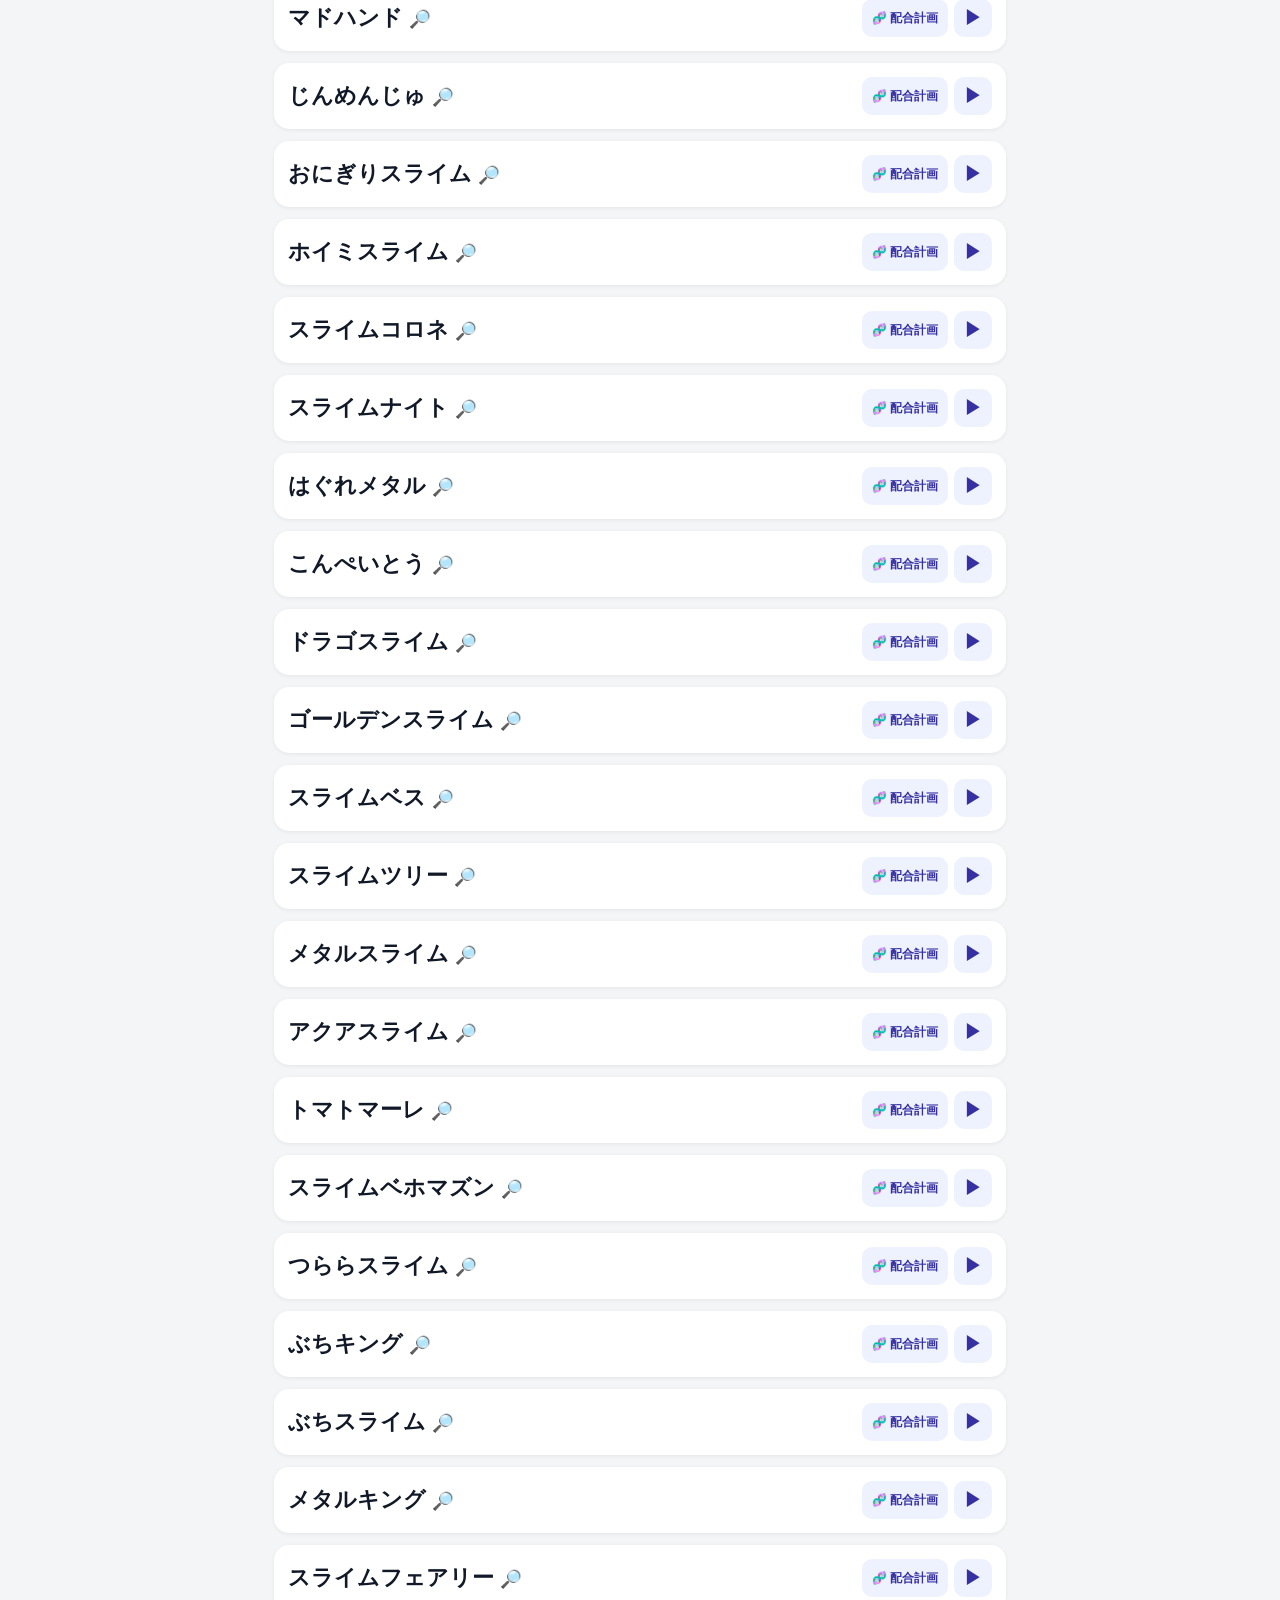
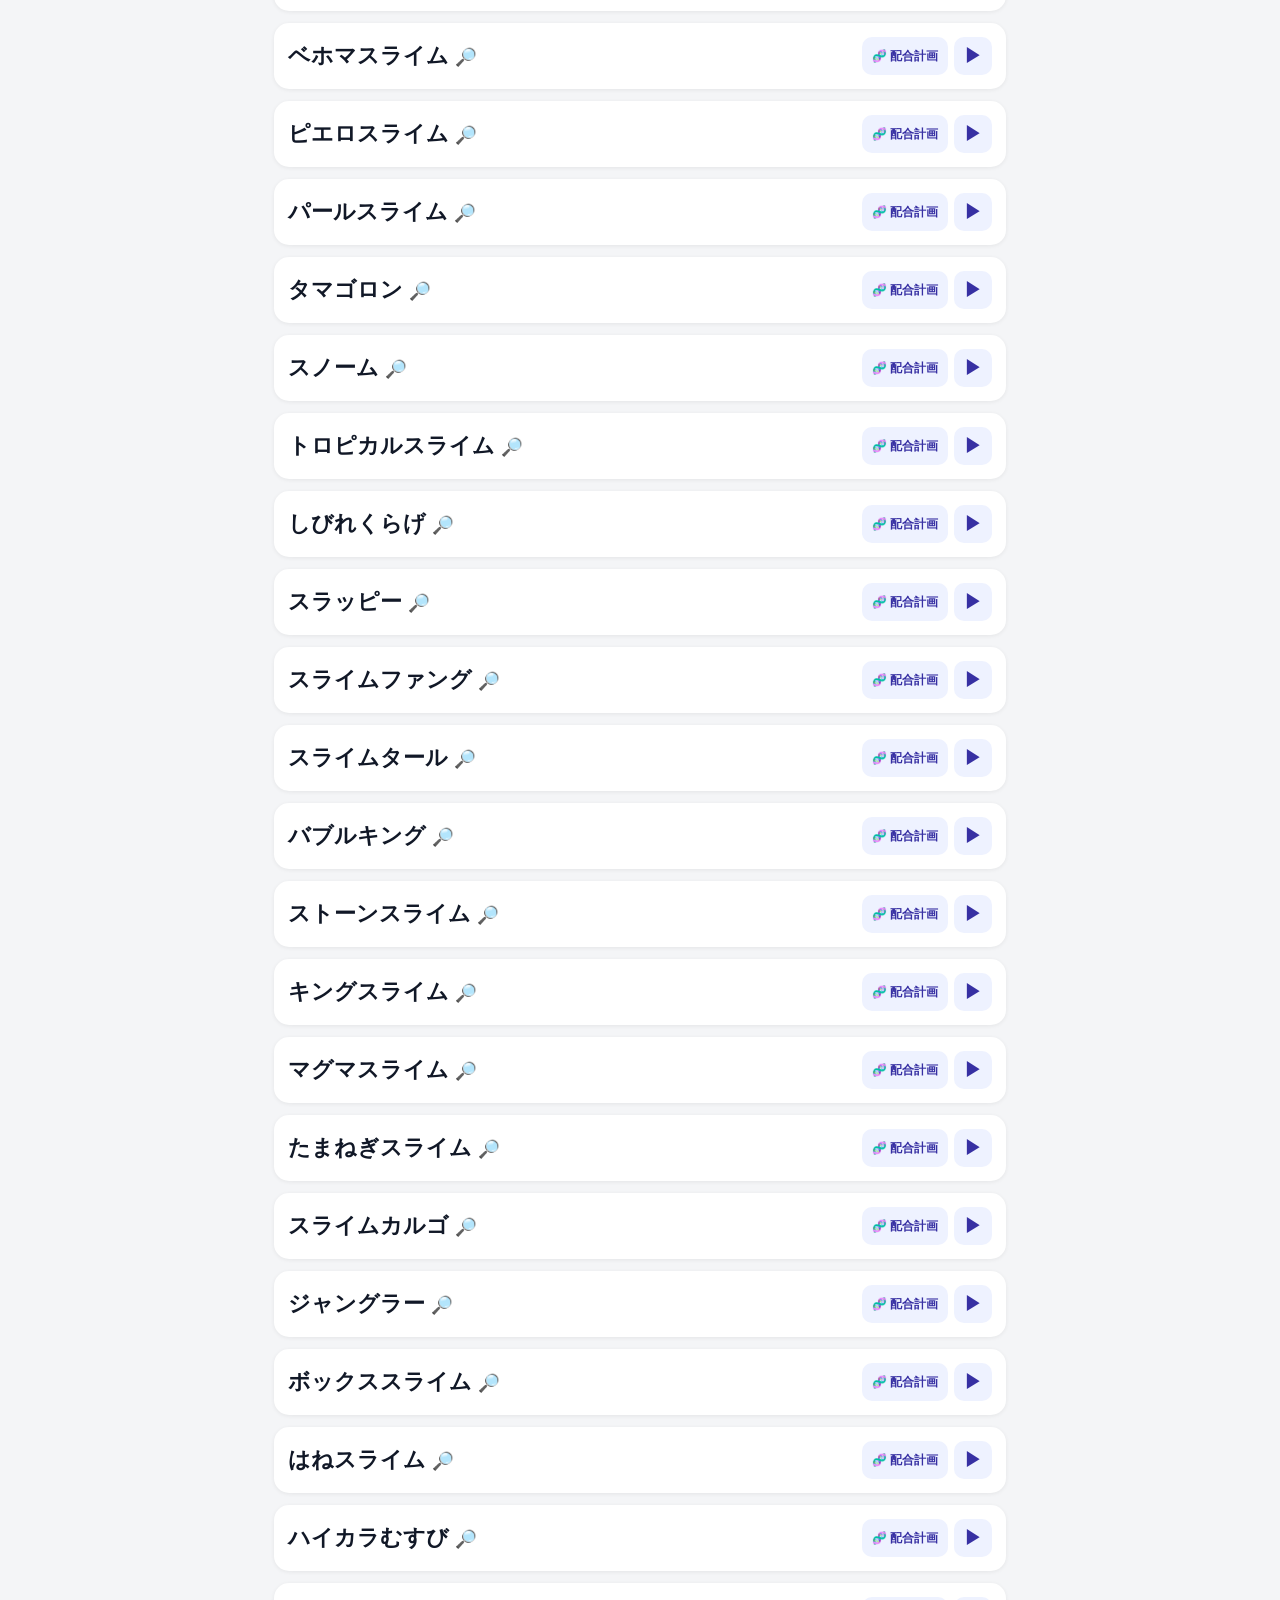
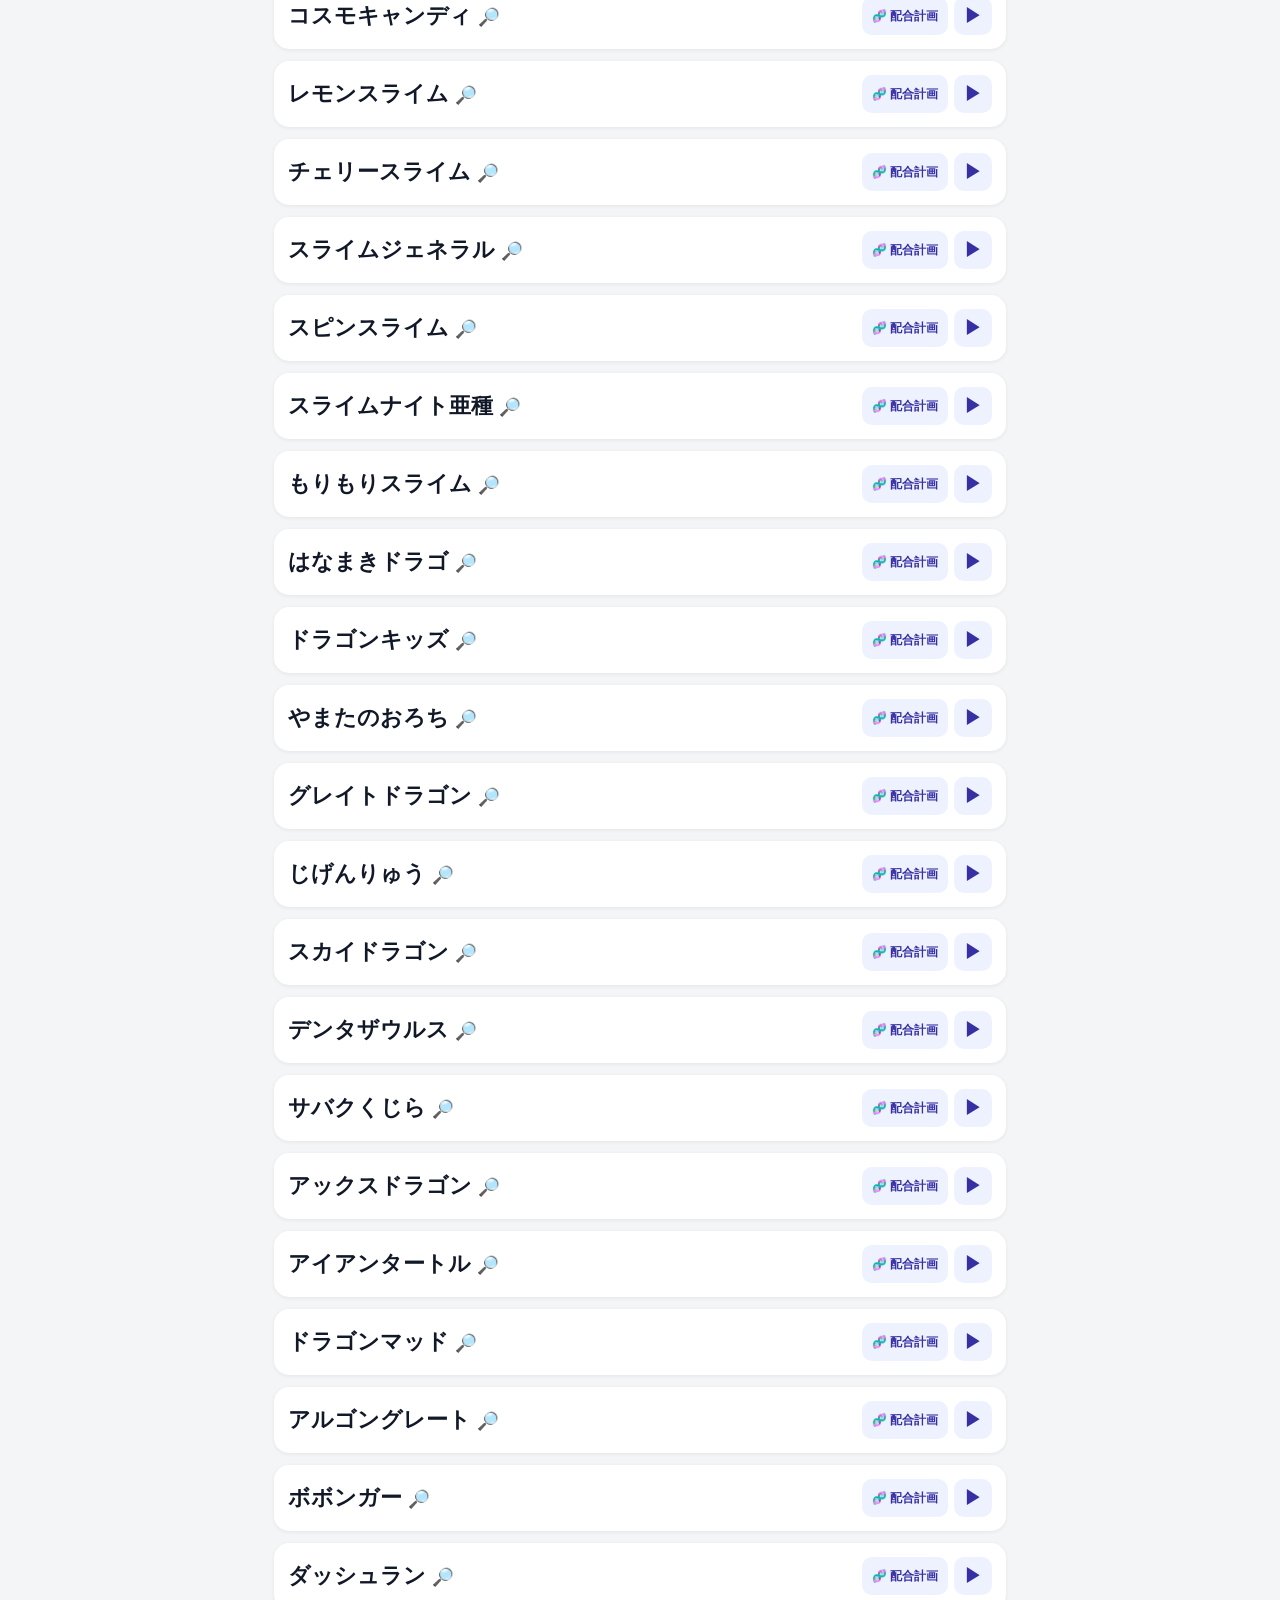
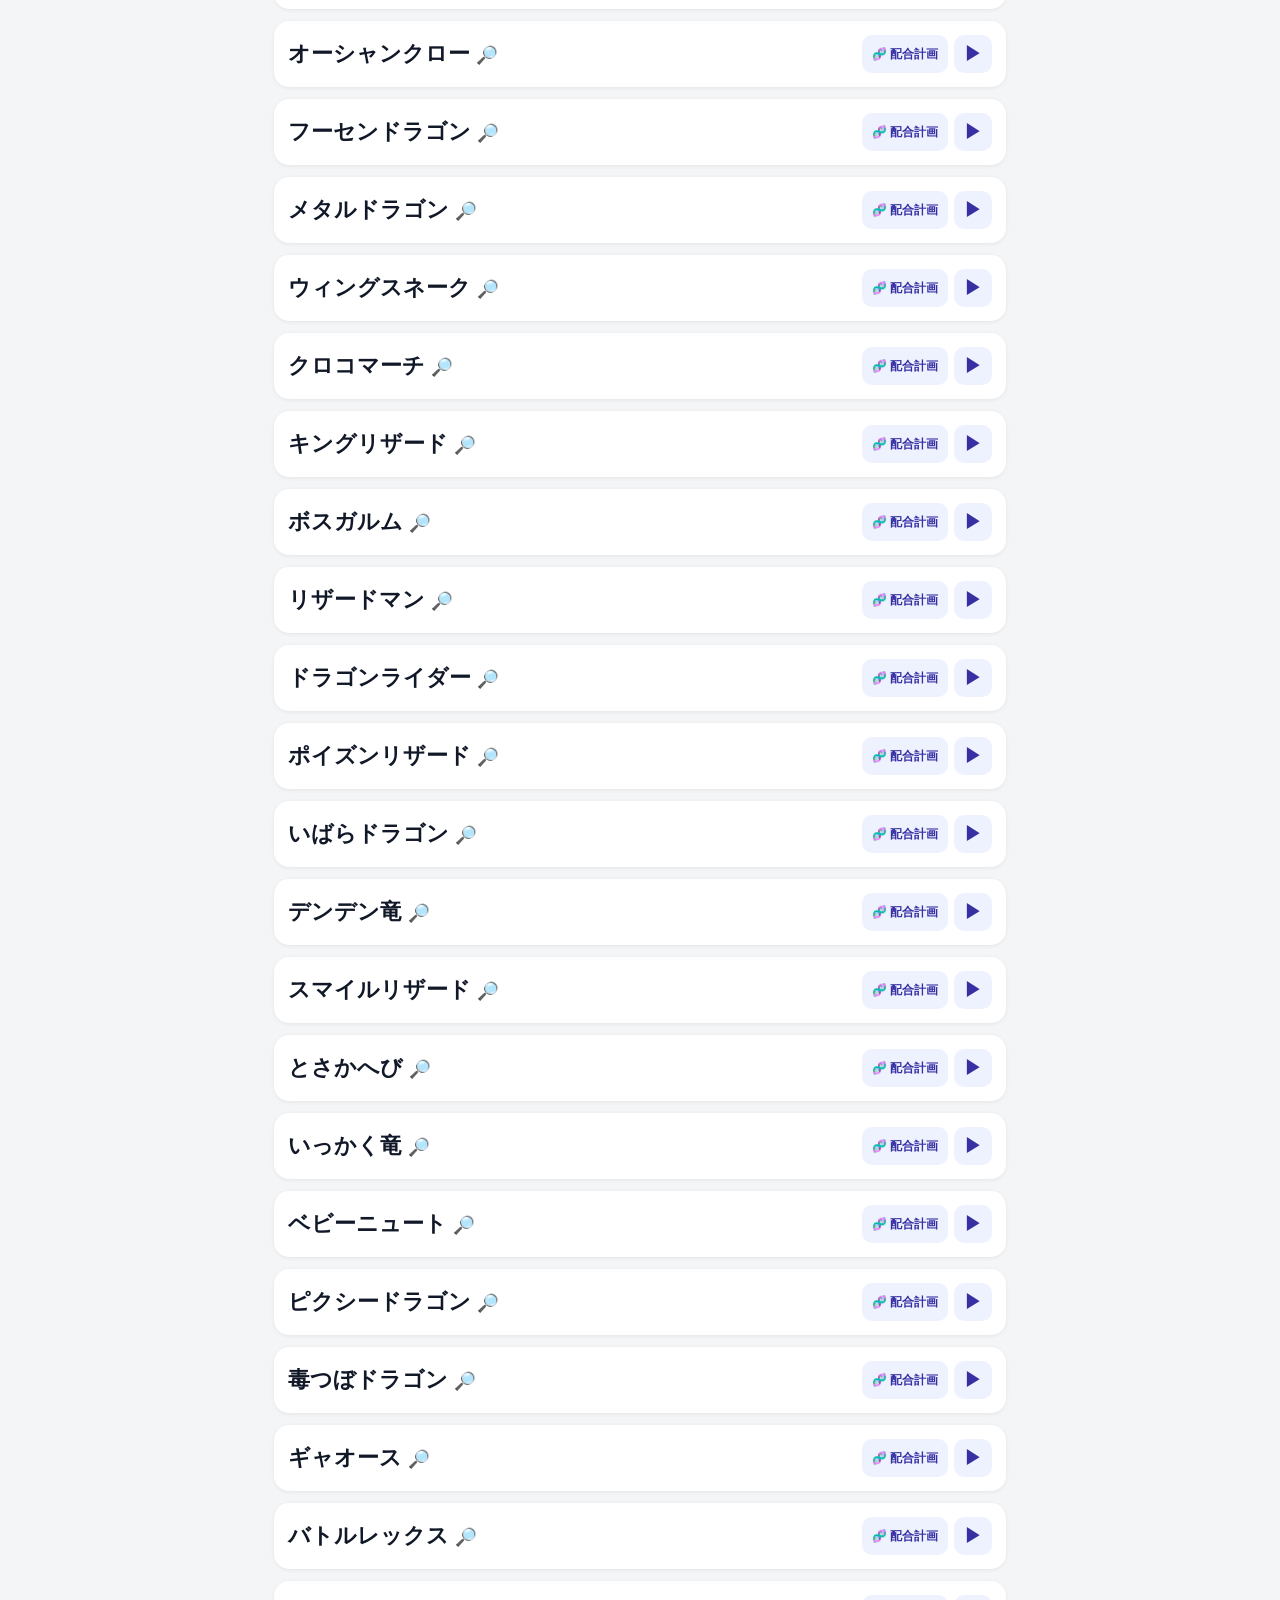
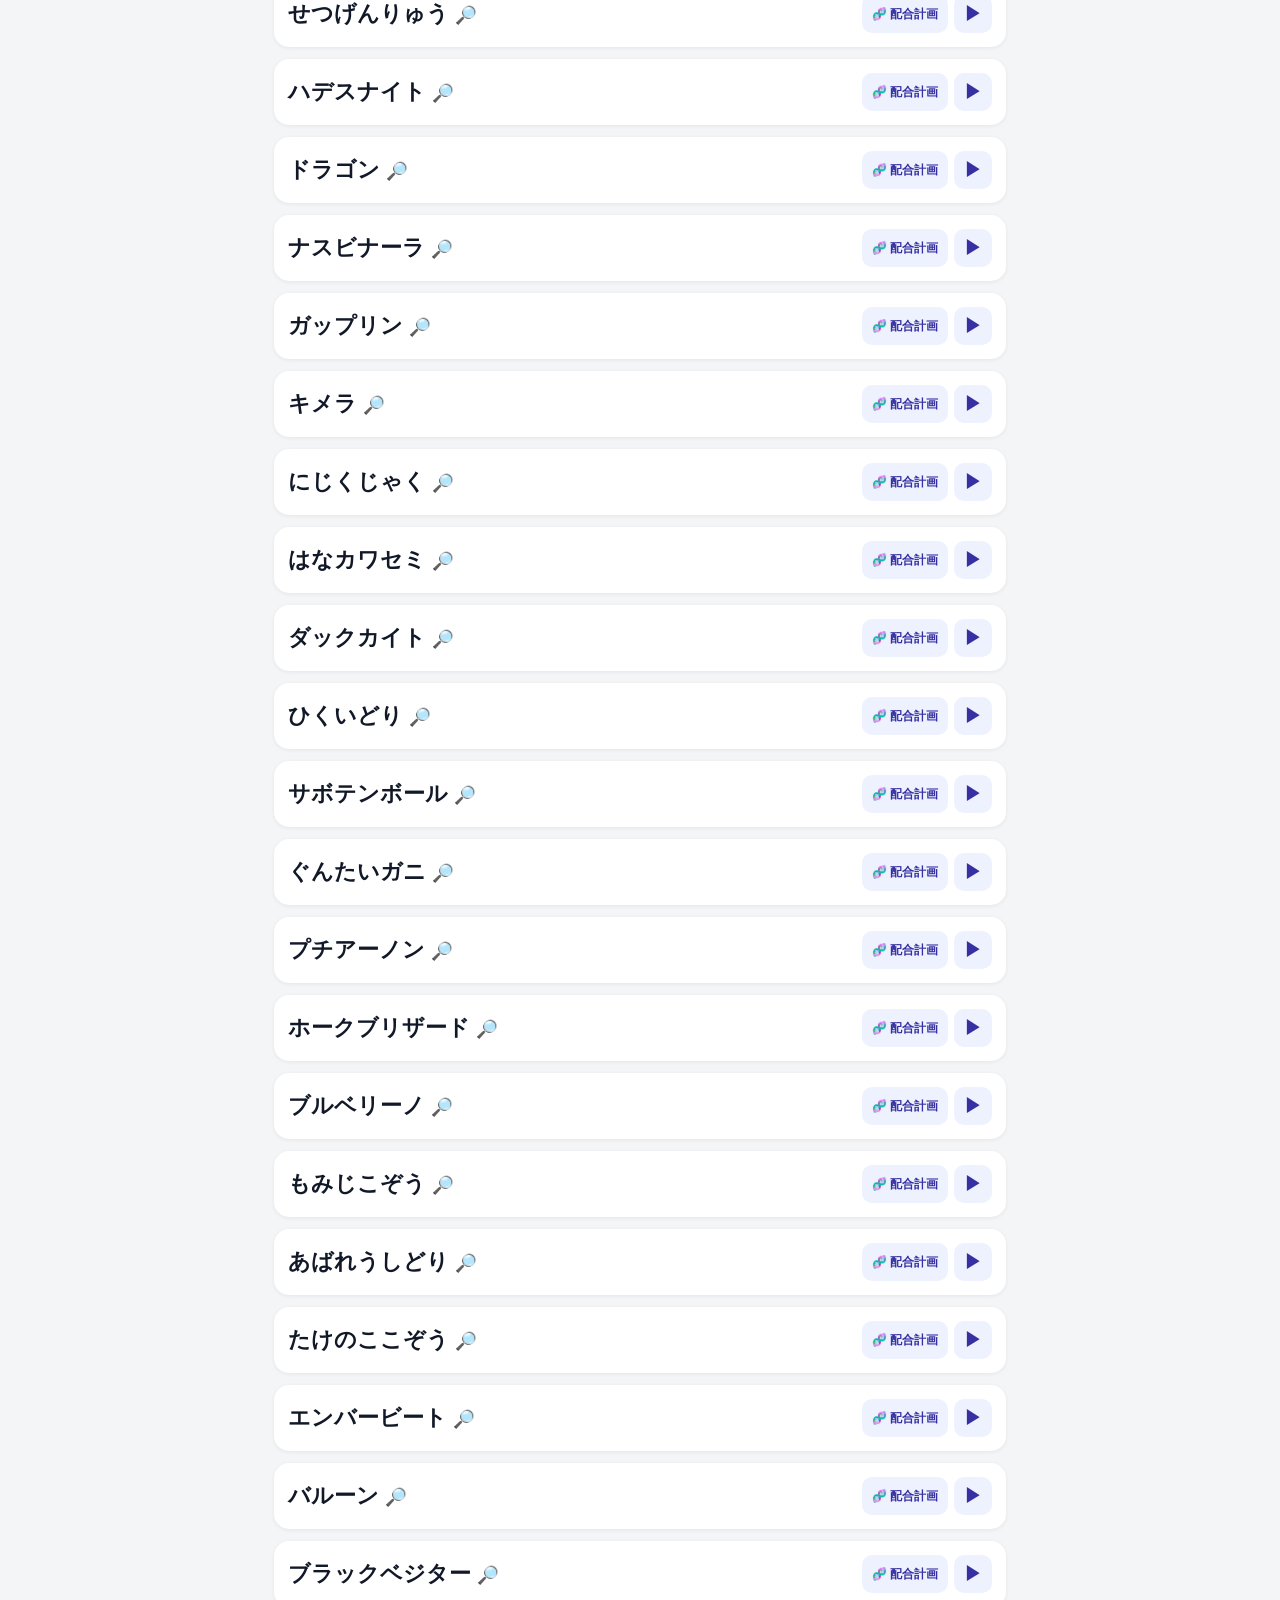
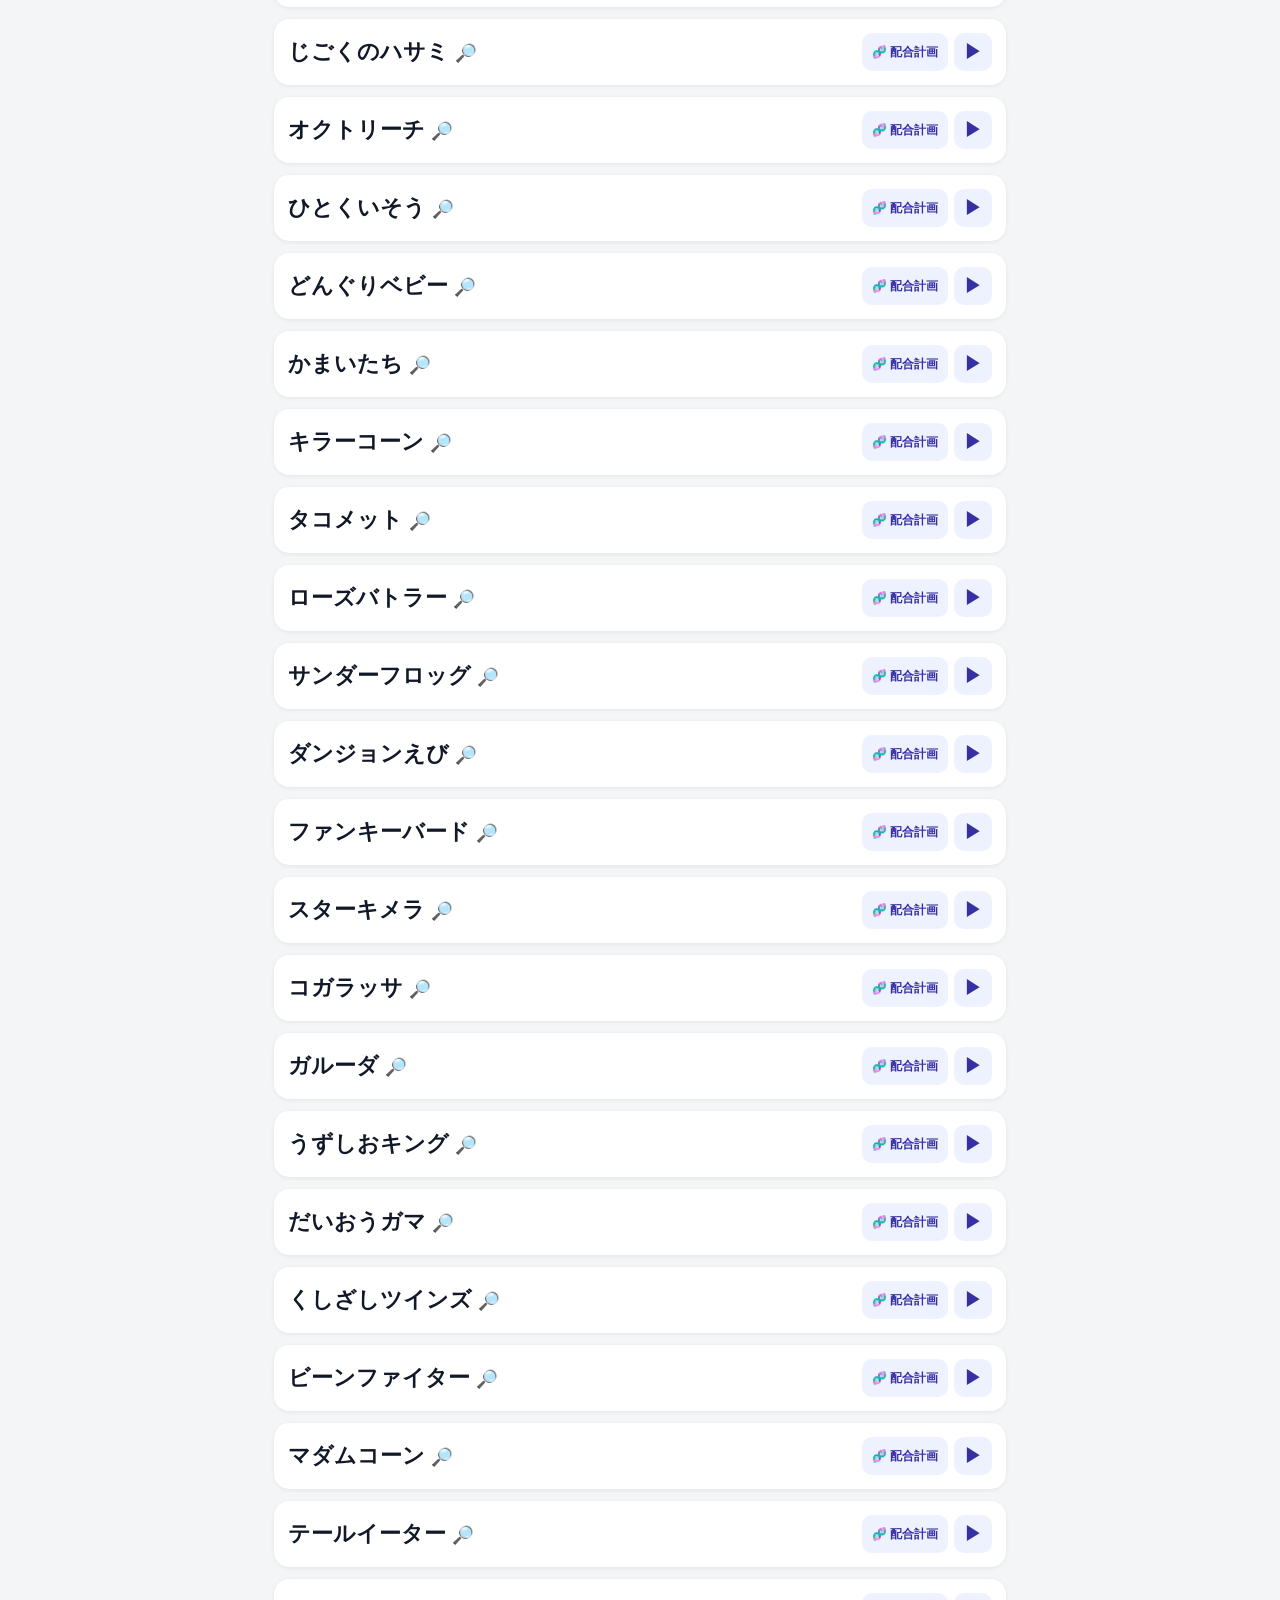
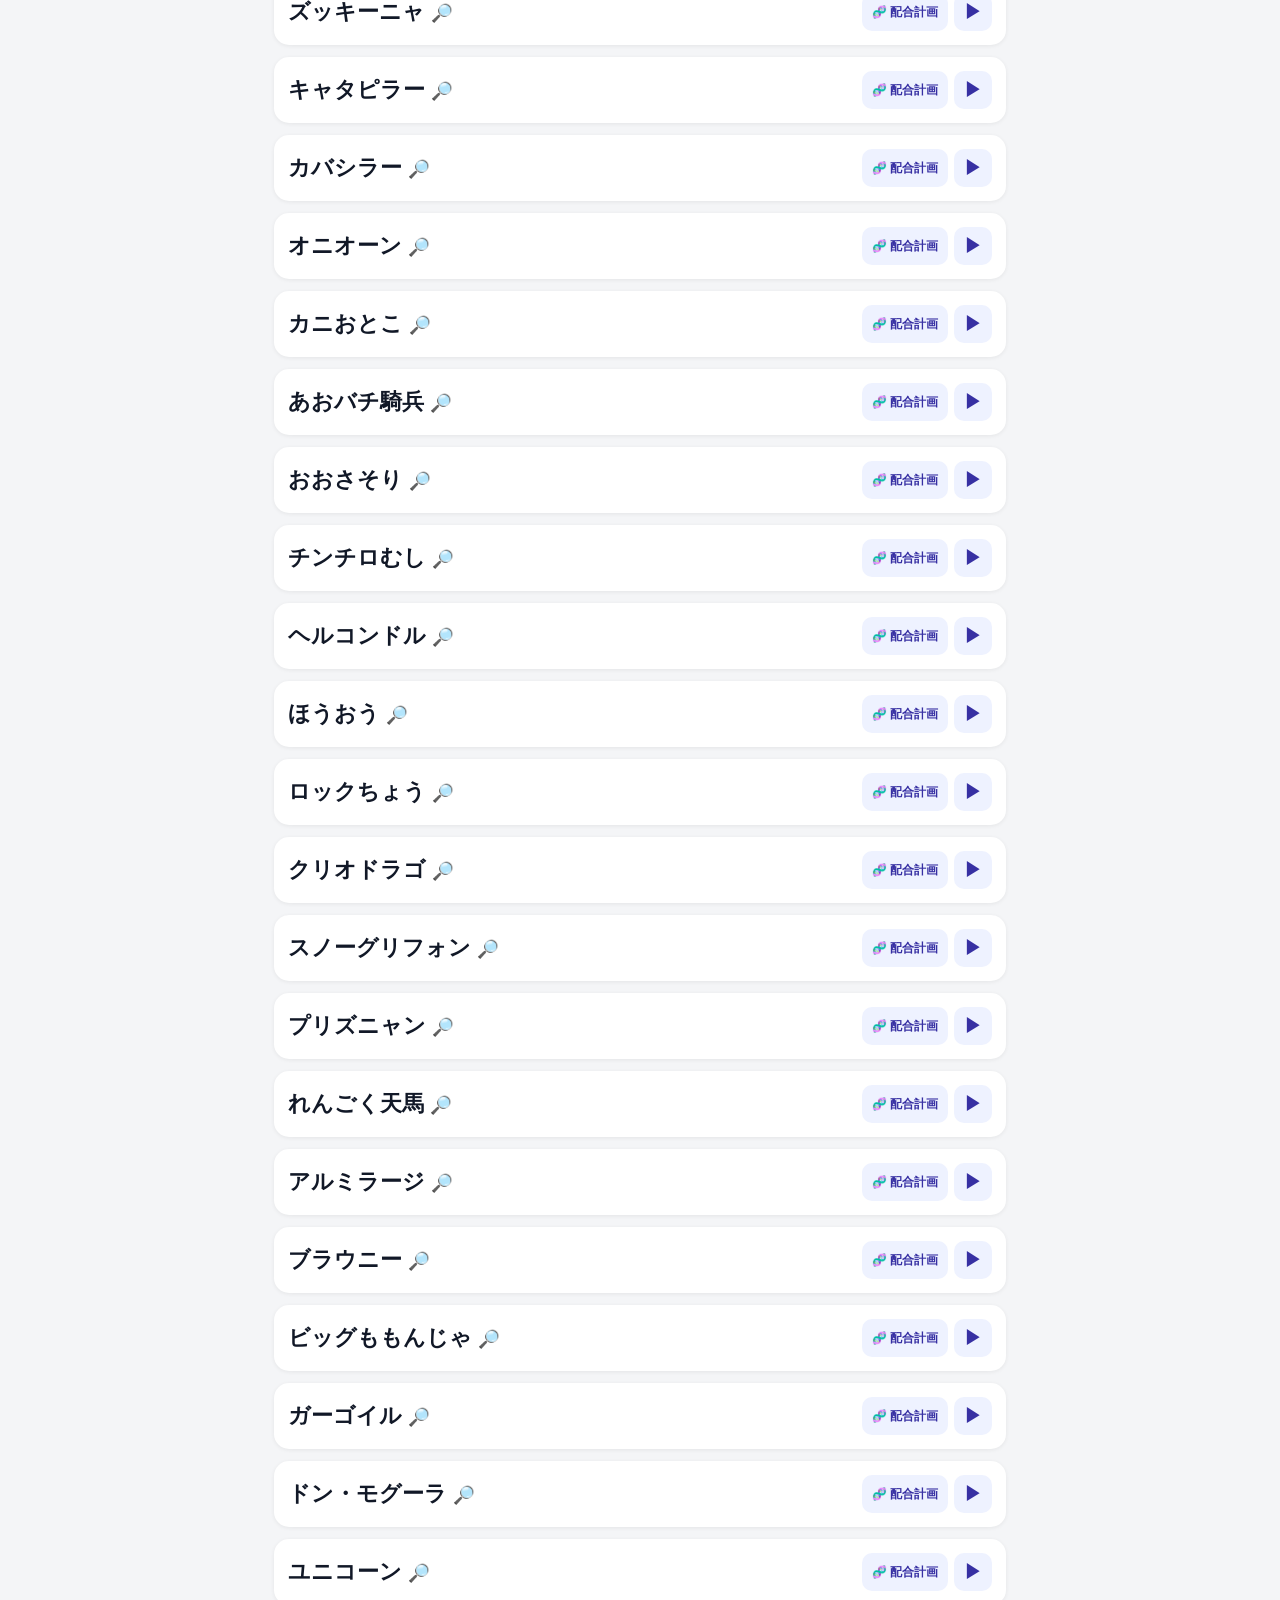
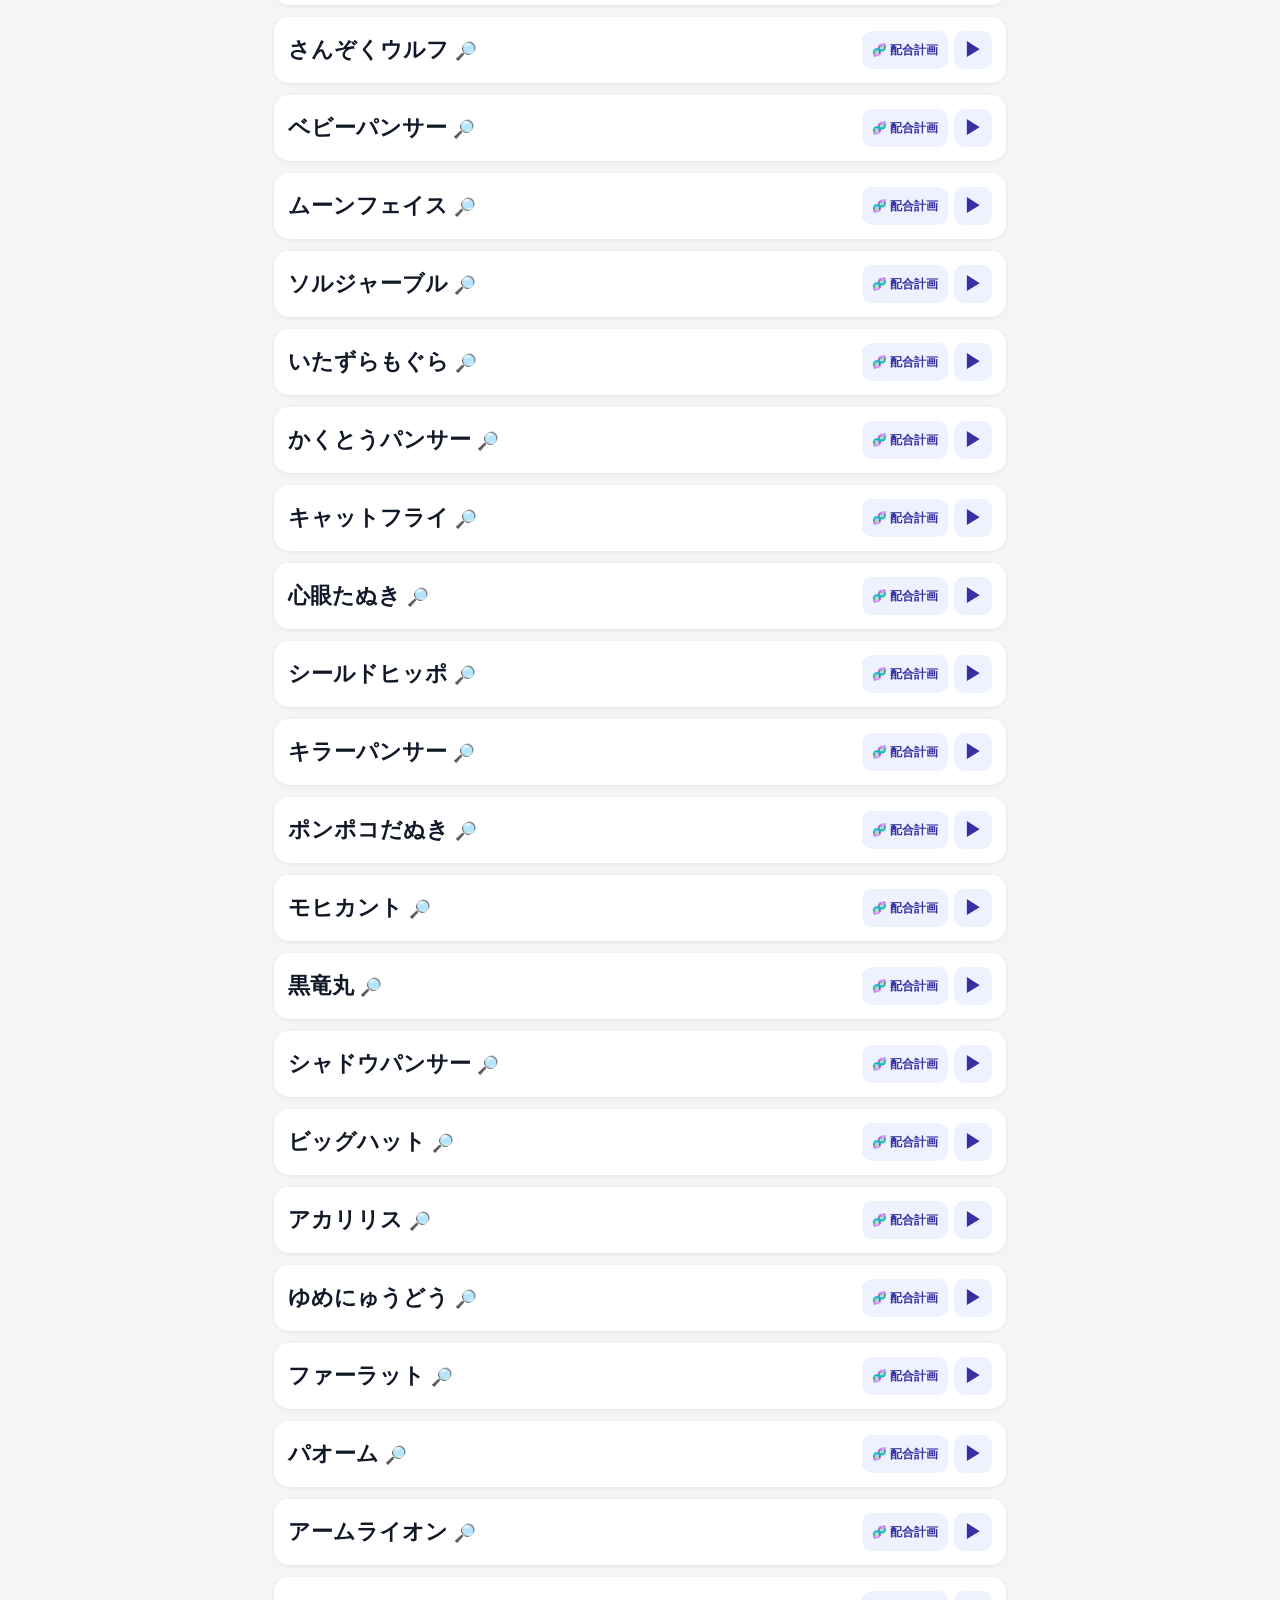
==== commit b582ff0d: "Update DQM4 to 373 listed monsters and v4 (2026-10-20)" ====
--- a/dqm4/index.html
+++ b/dqm4/index.html
@@ -38,7 +38,7 @@
 
 <link
   rel="stylesheet"
-  href="./style.css?v=3"
+  href="./style.css?v=4"
 >
 
 <title>
@@ -391,6 +391,7 @@
 
 
 <footer>
+  <div id="appVersion">DQM4 v4 · データ確認：2026年10月20日</div>
 
   モンスター名をタップすると画像検索を開きます。<br>
 
@@ -401,7 +402,7 @@
 
 
 <script
-  src="./app.js?v=3"
+  src="./app.js?v=4"
 ></script>
 
 </body>
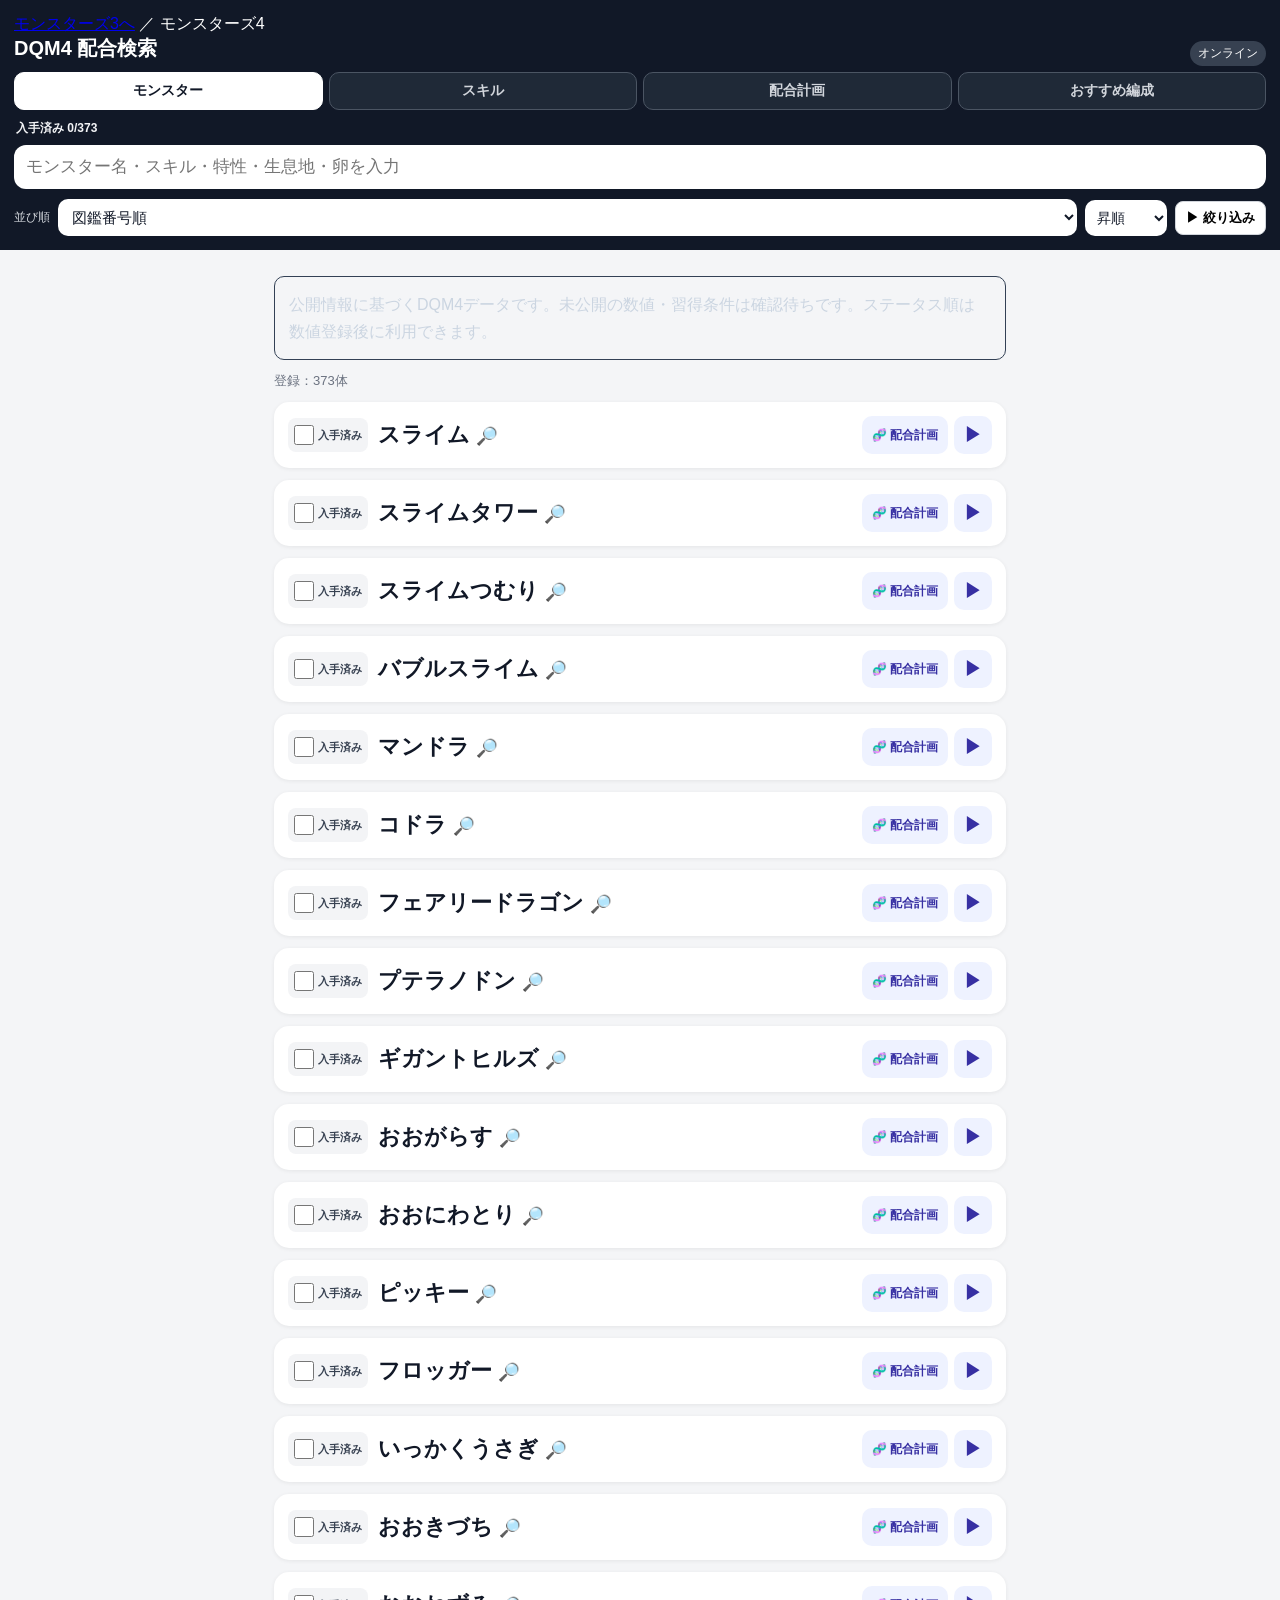
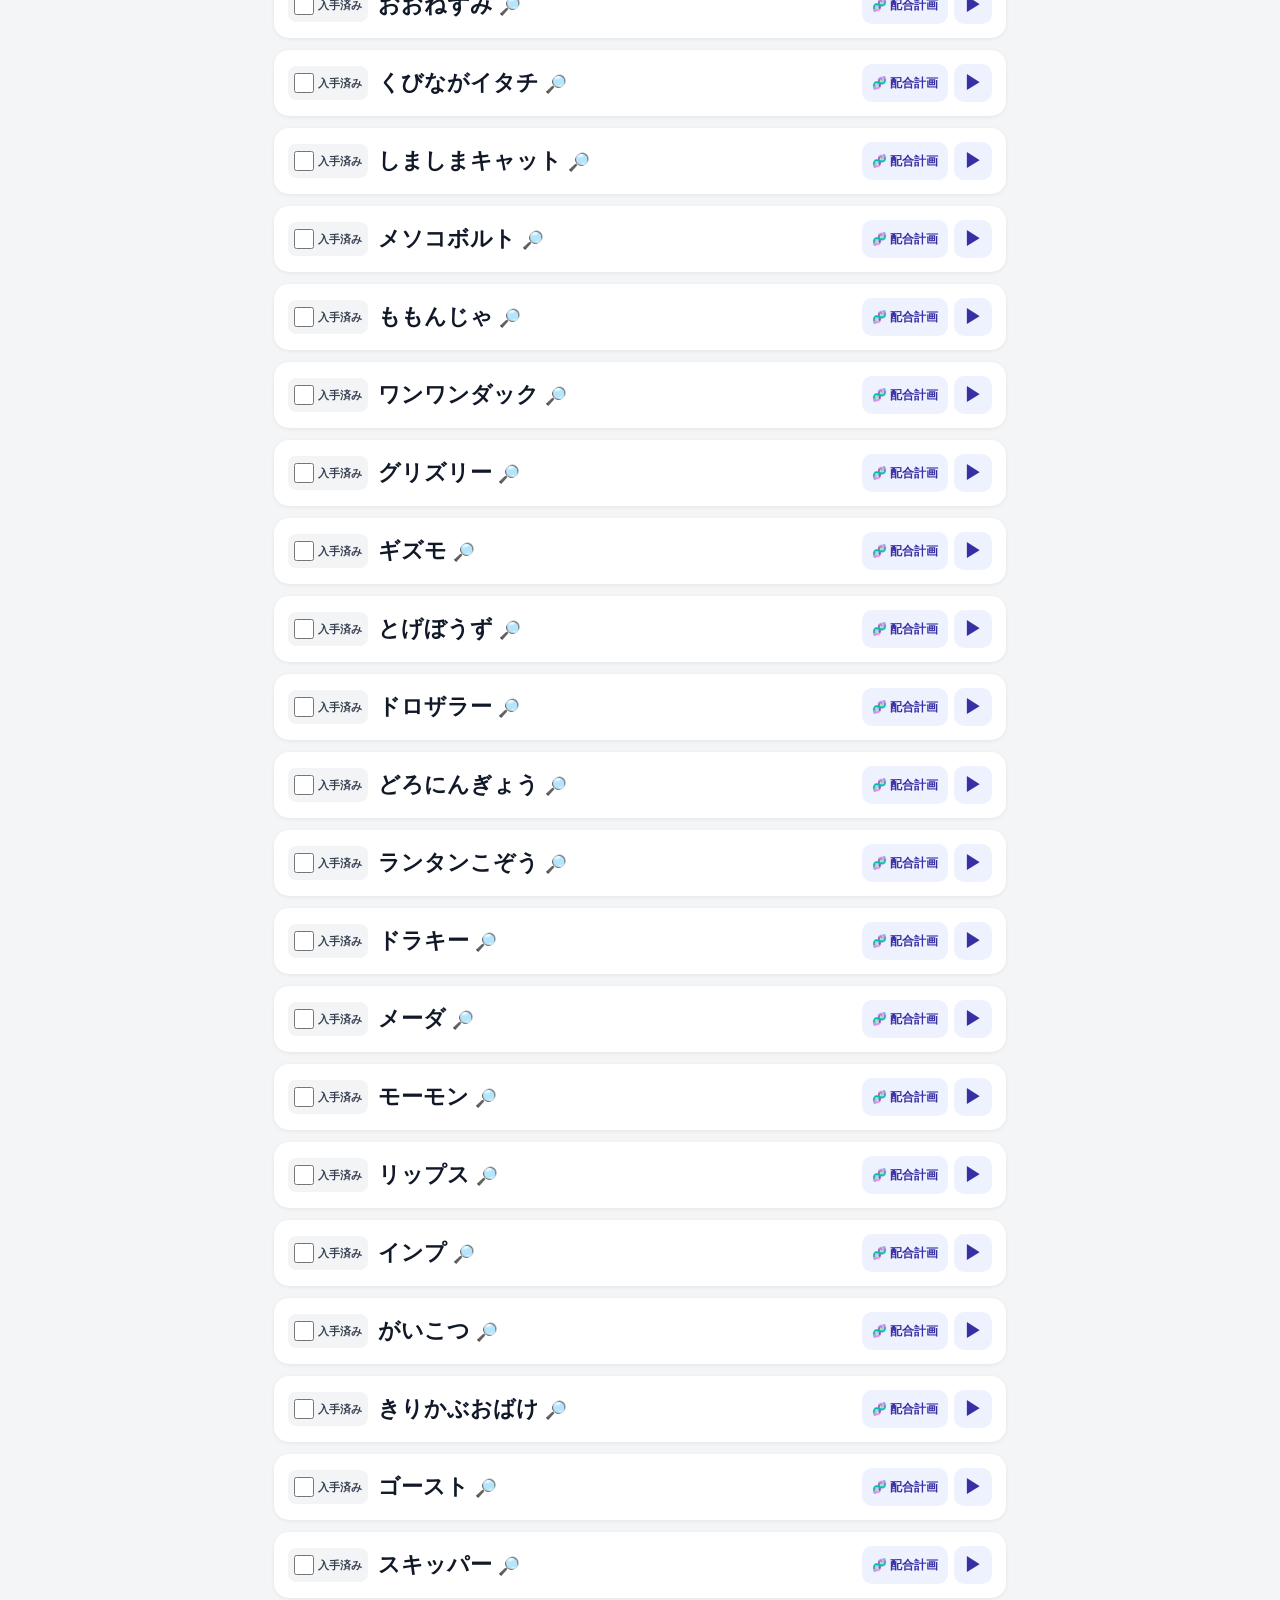
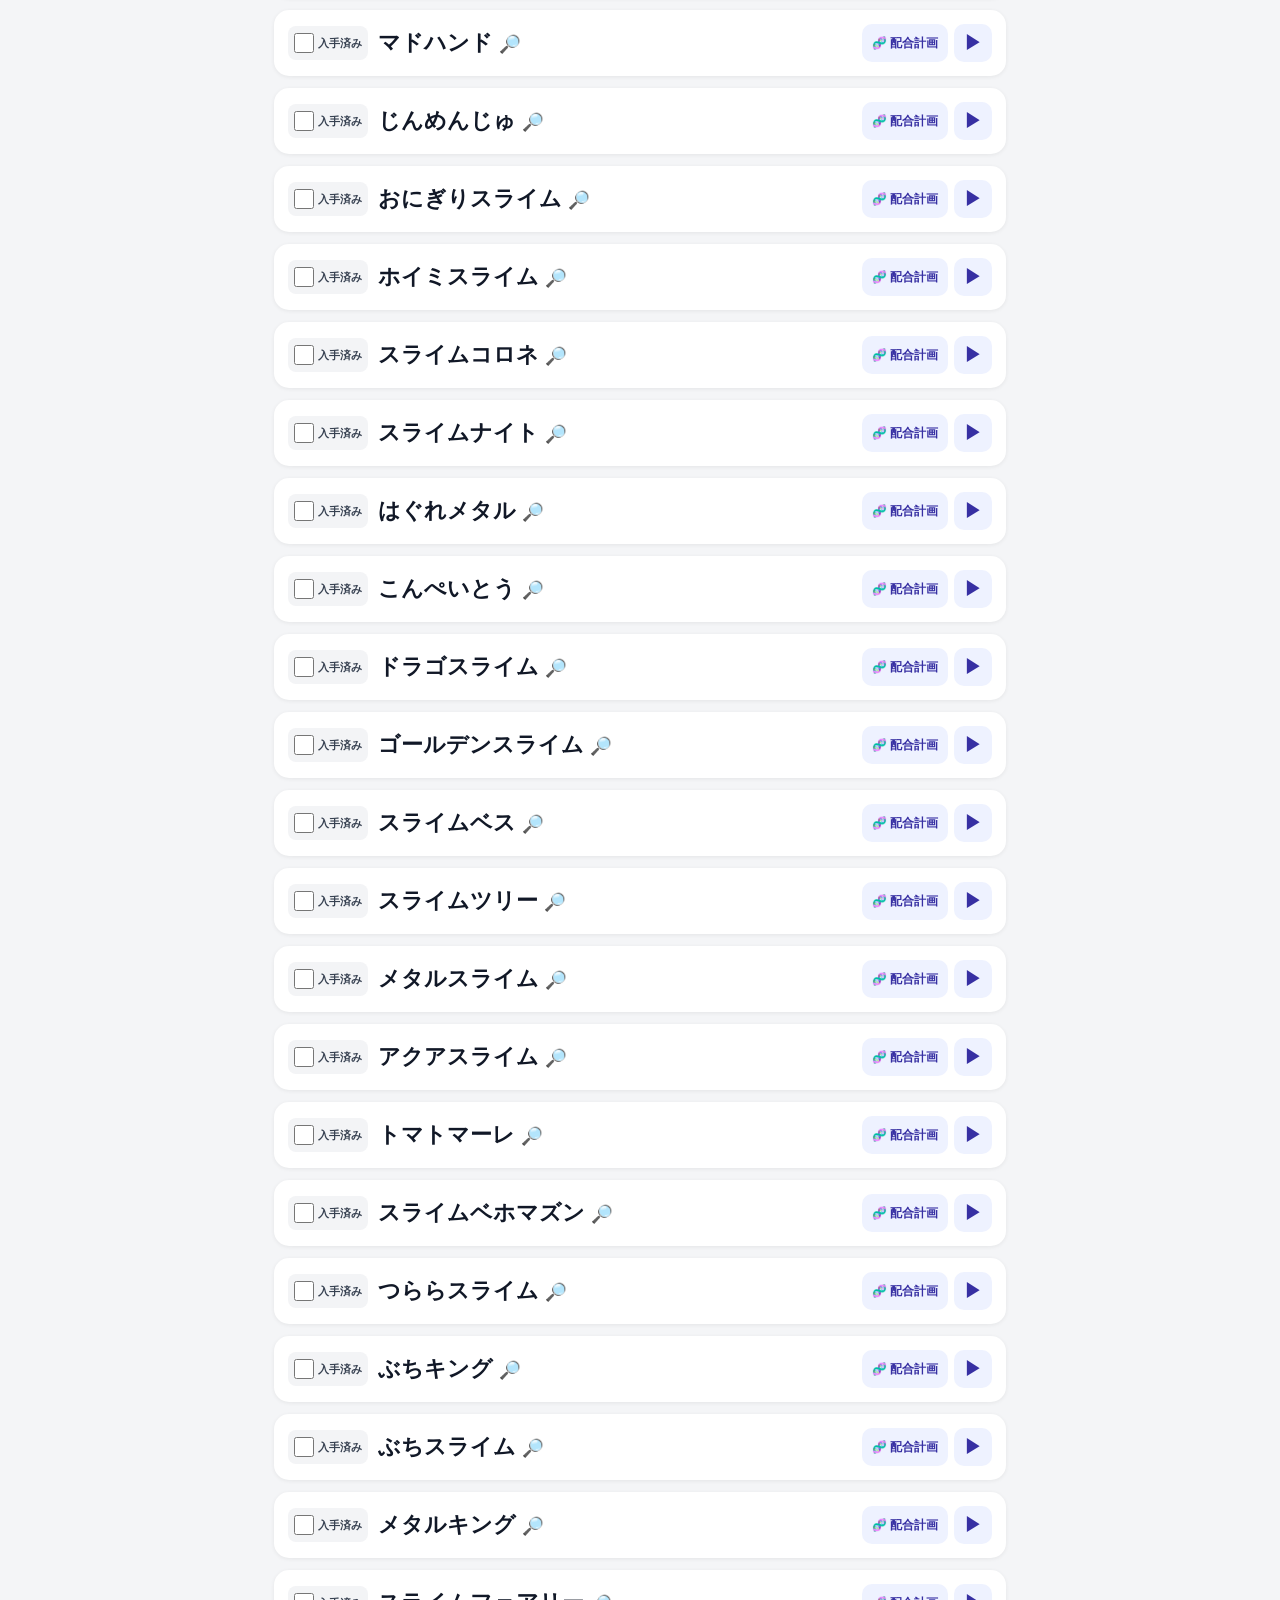
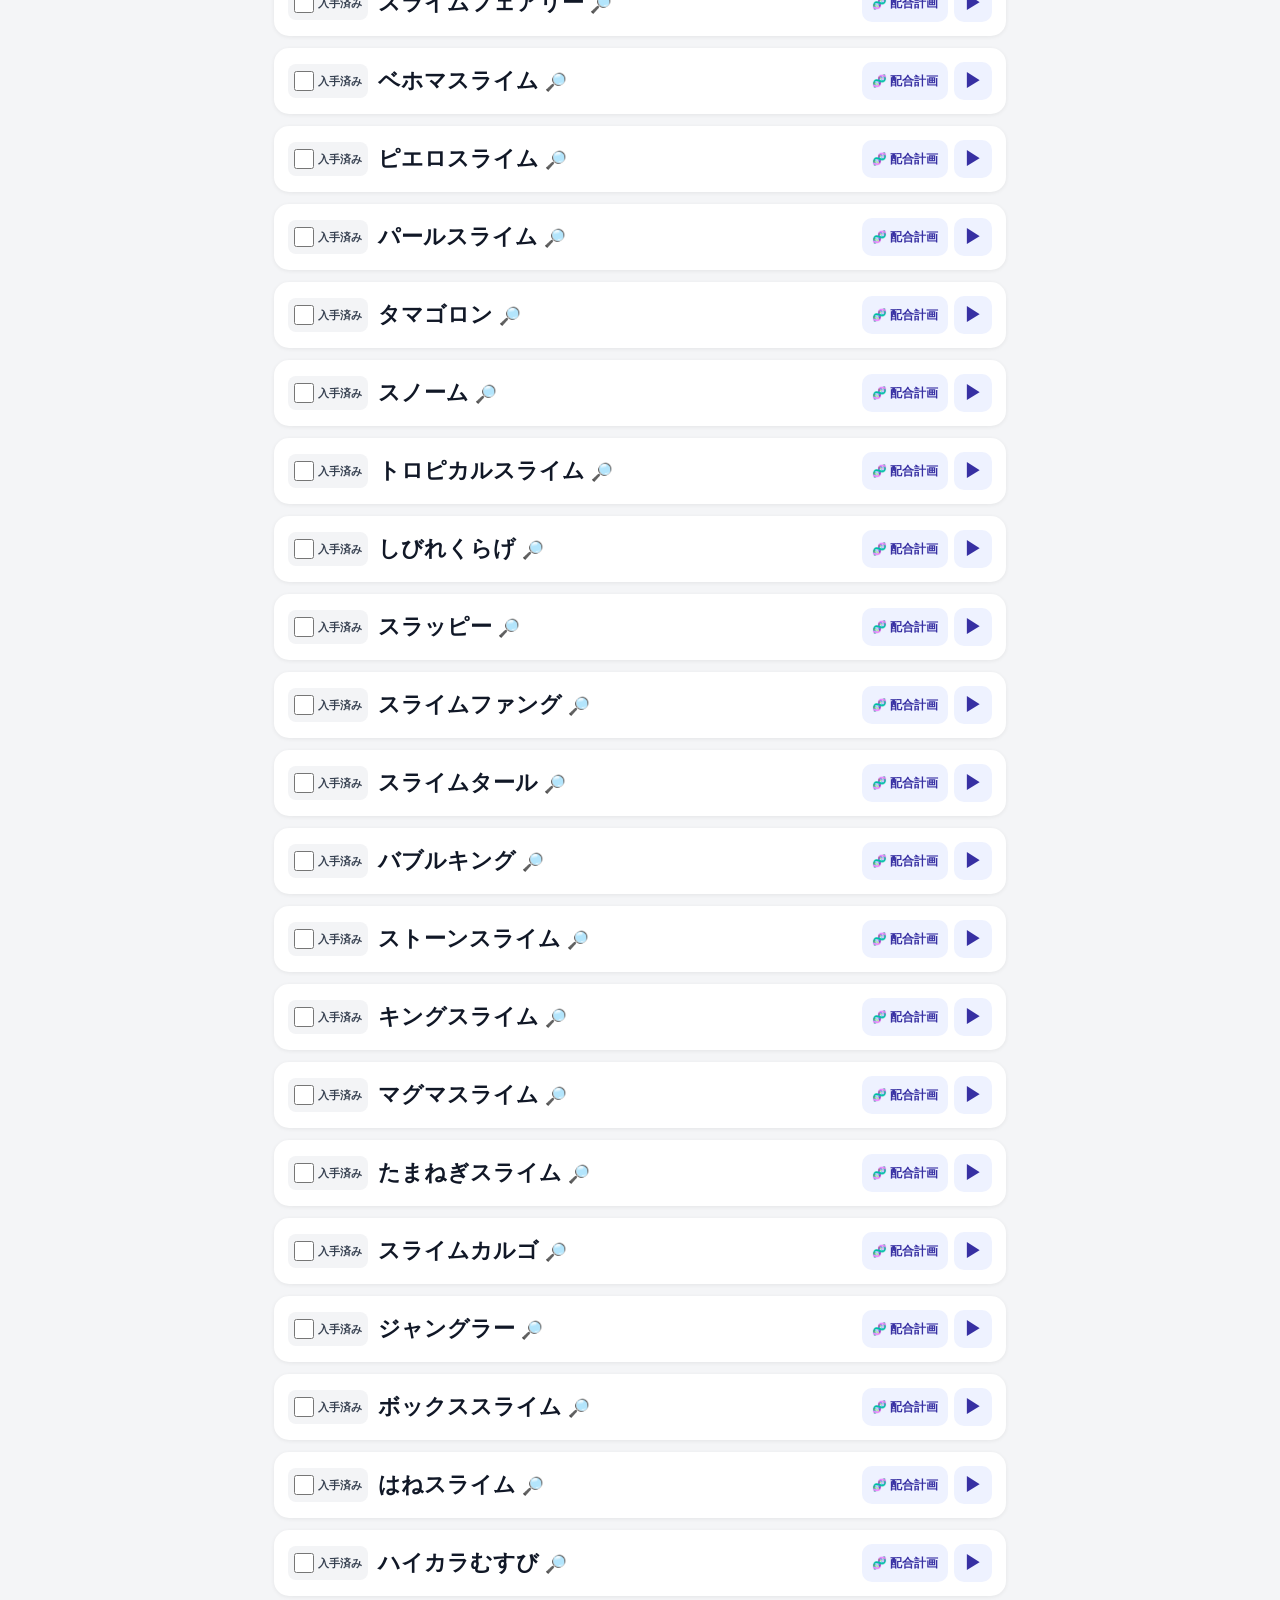
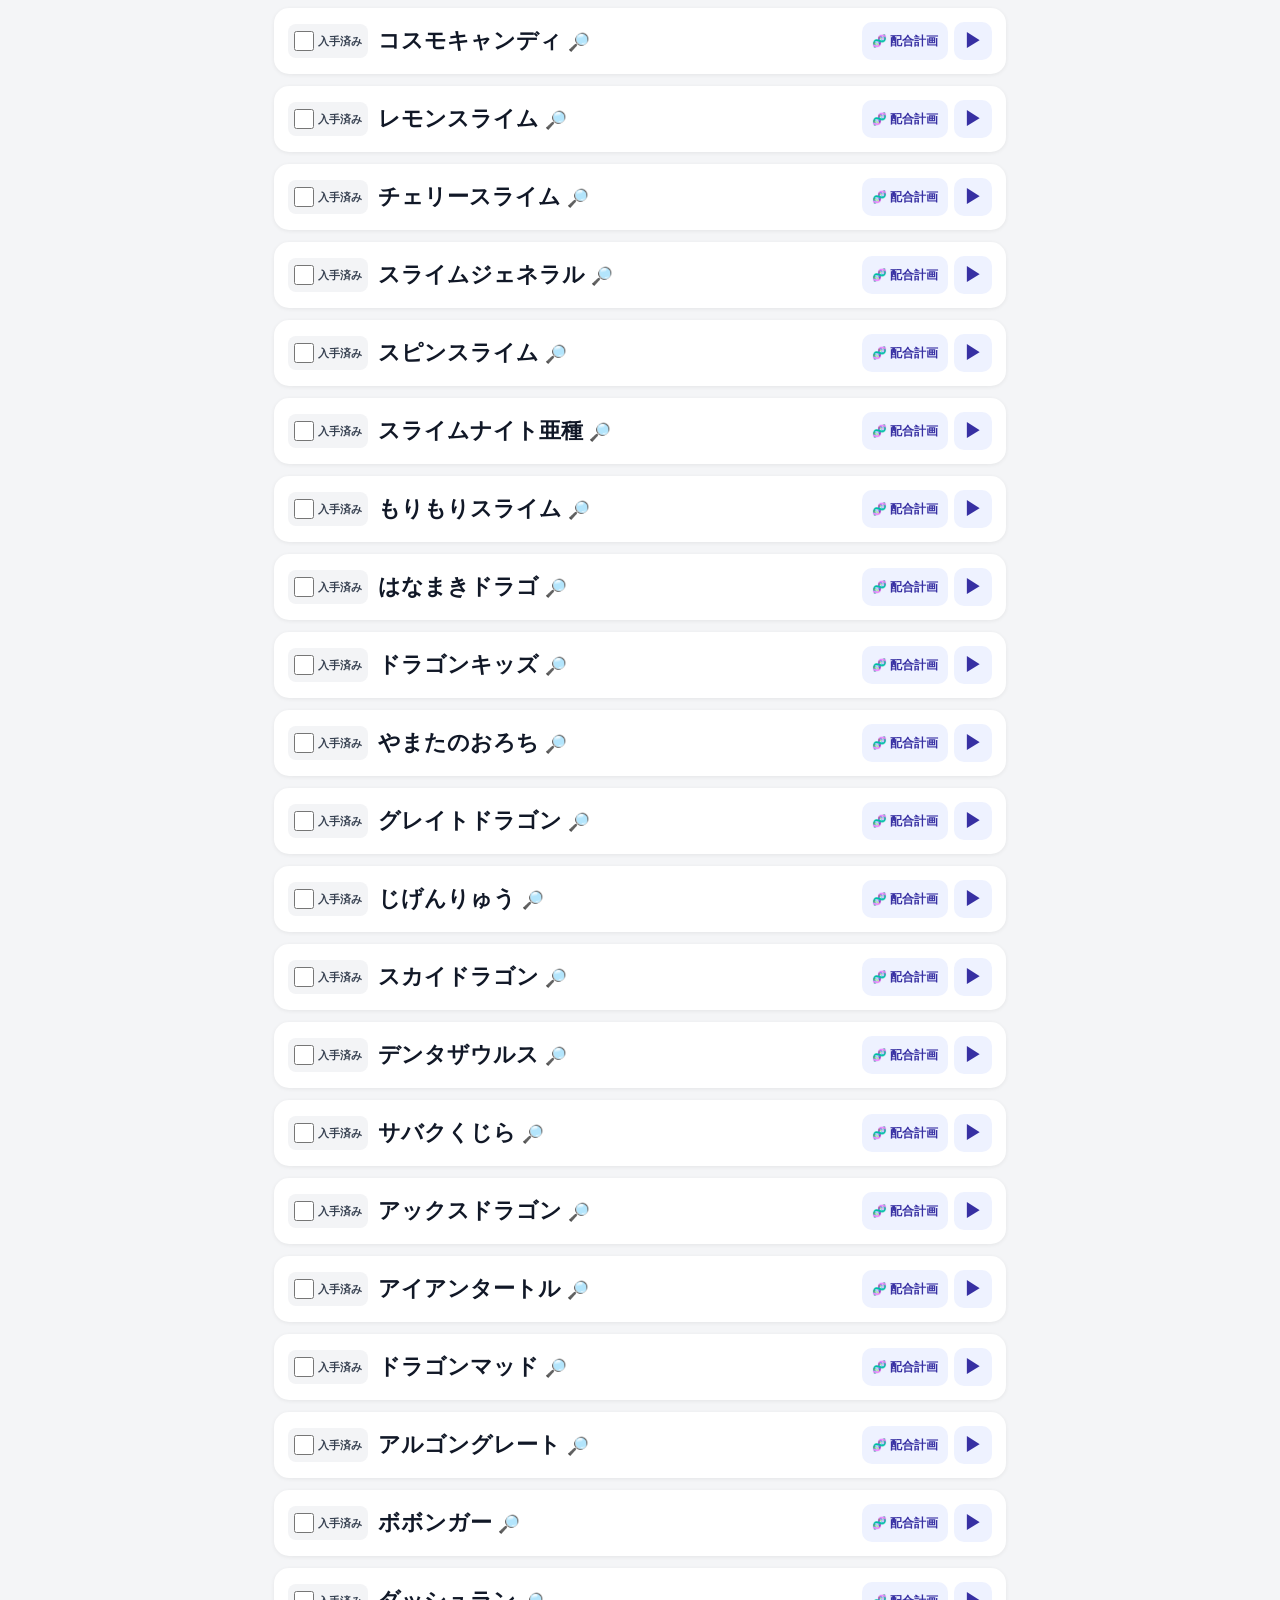
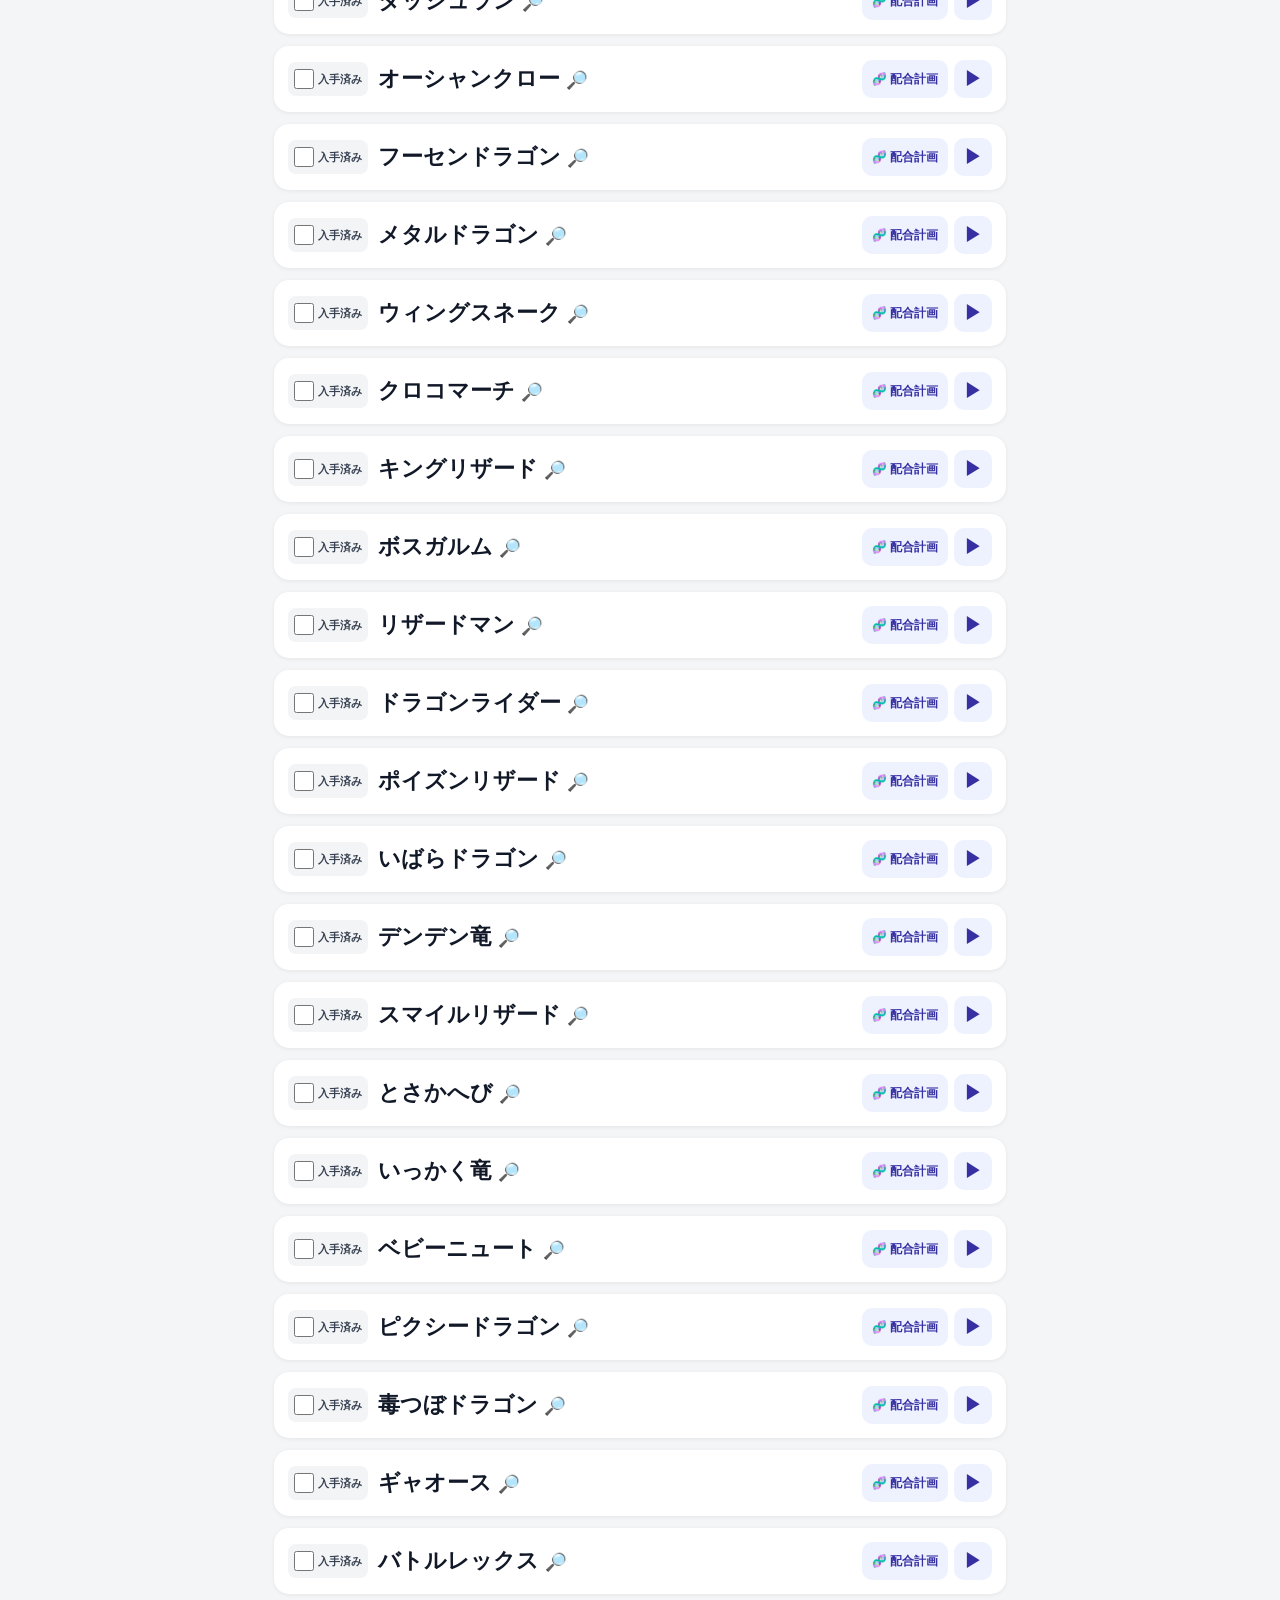
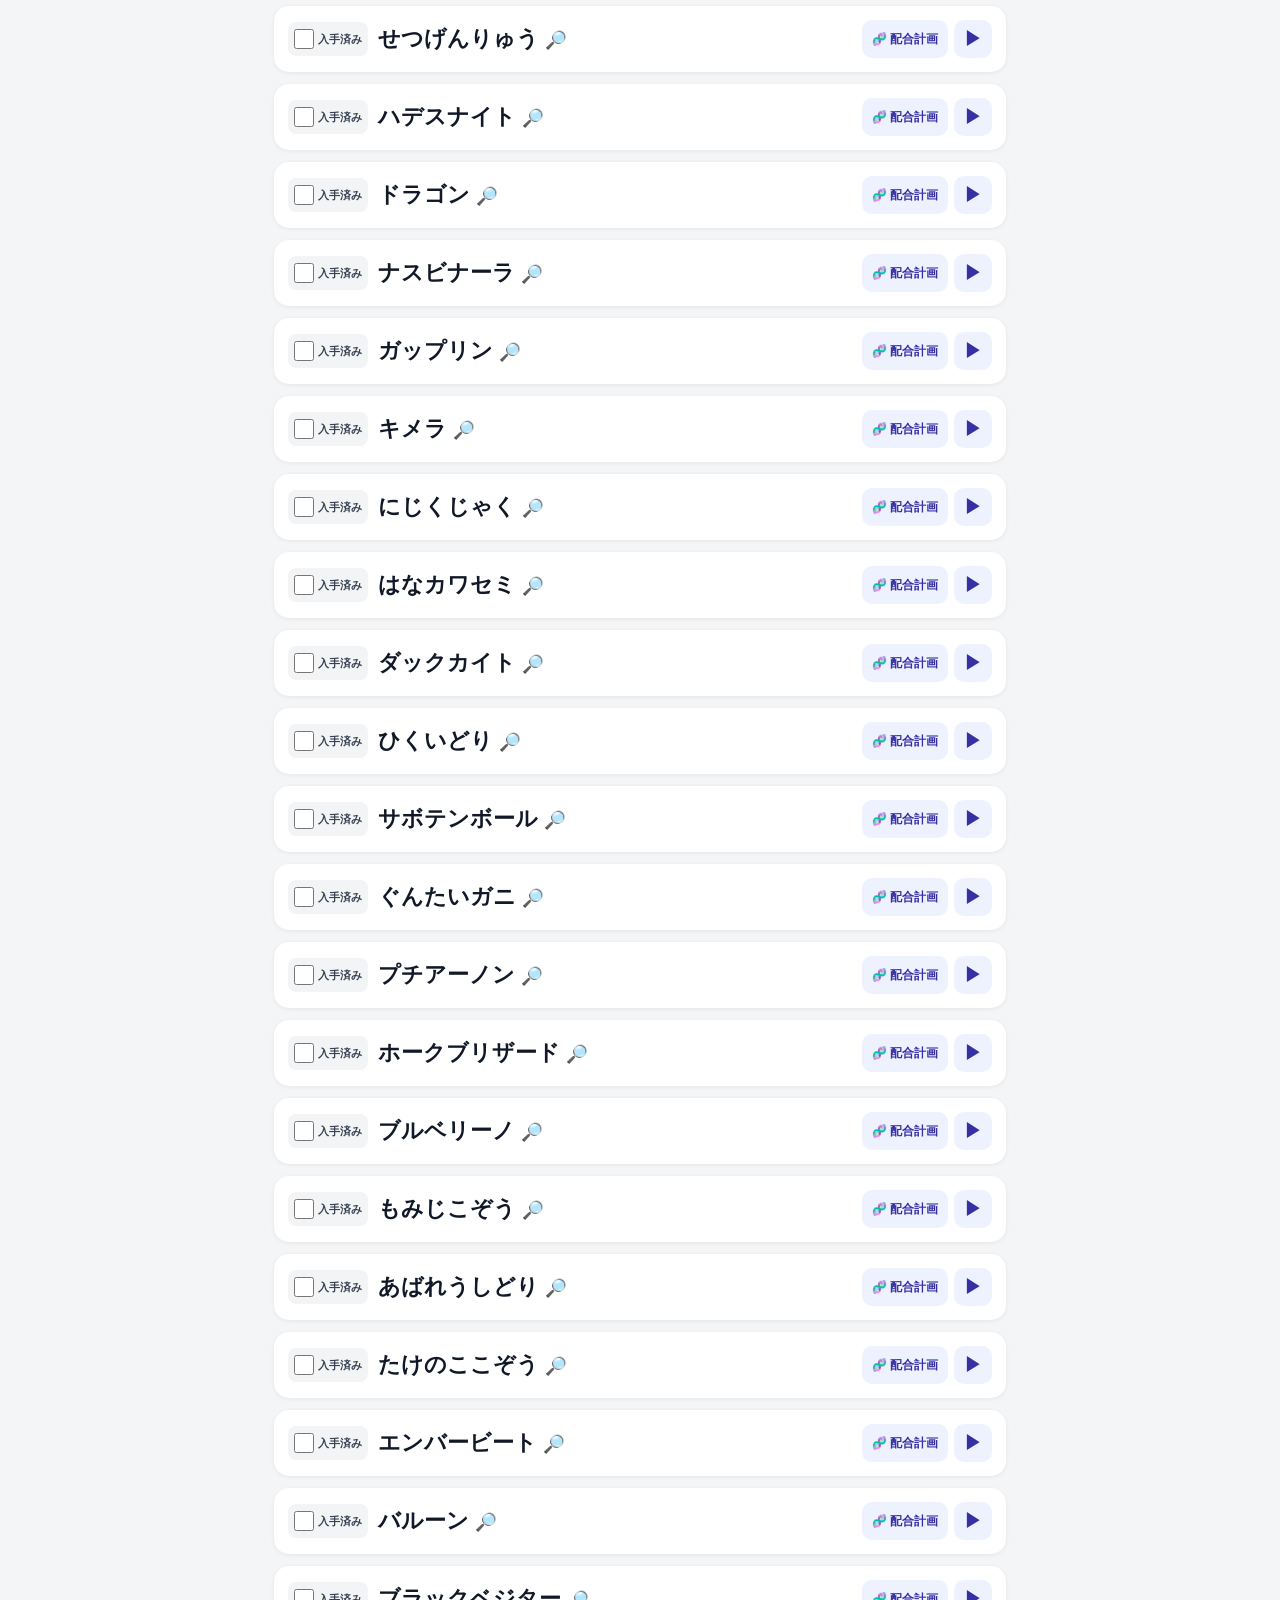
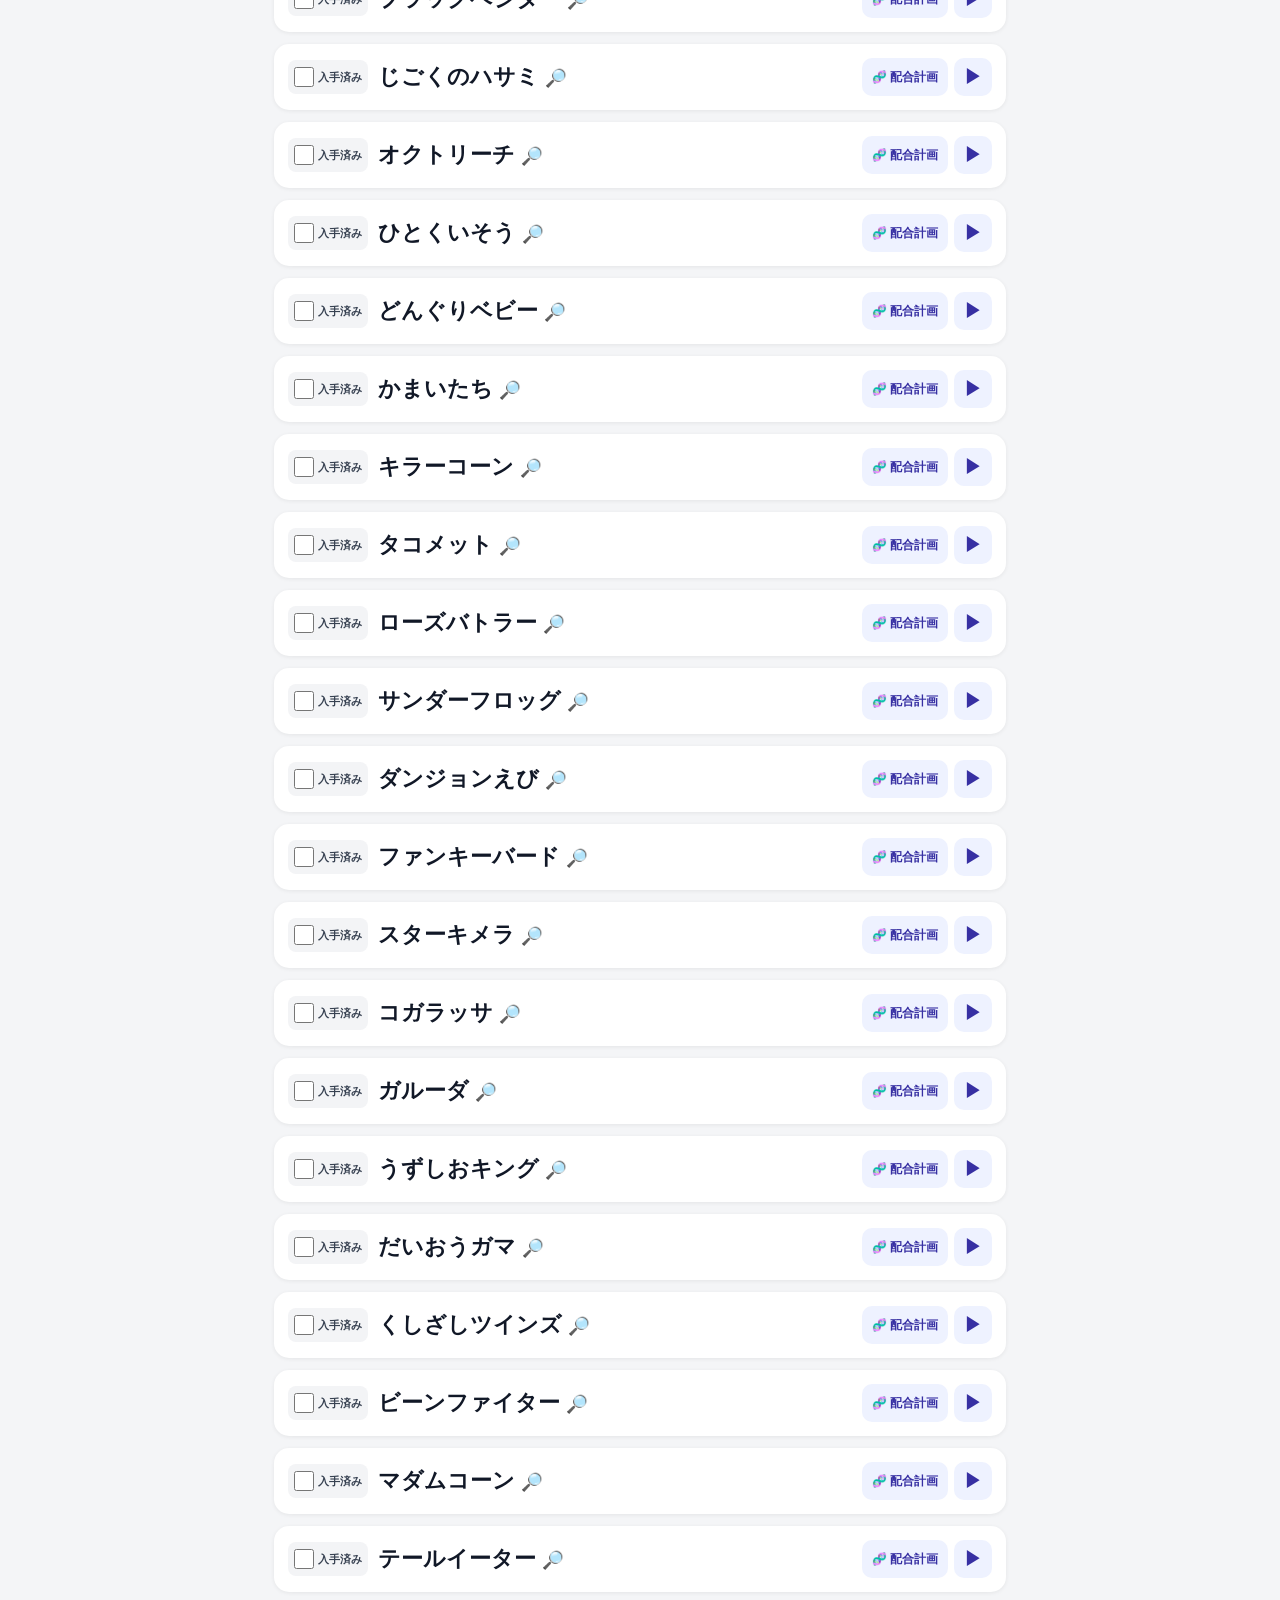
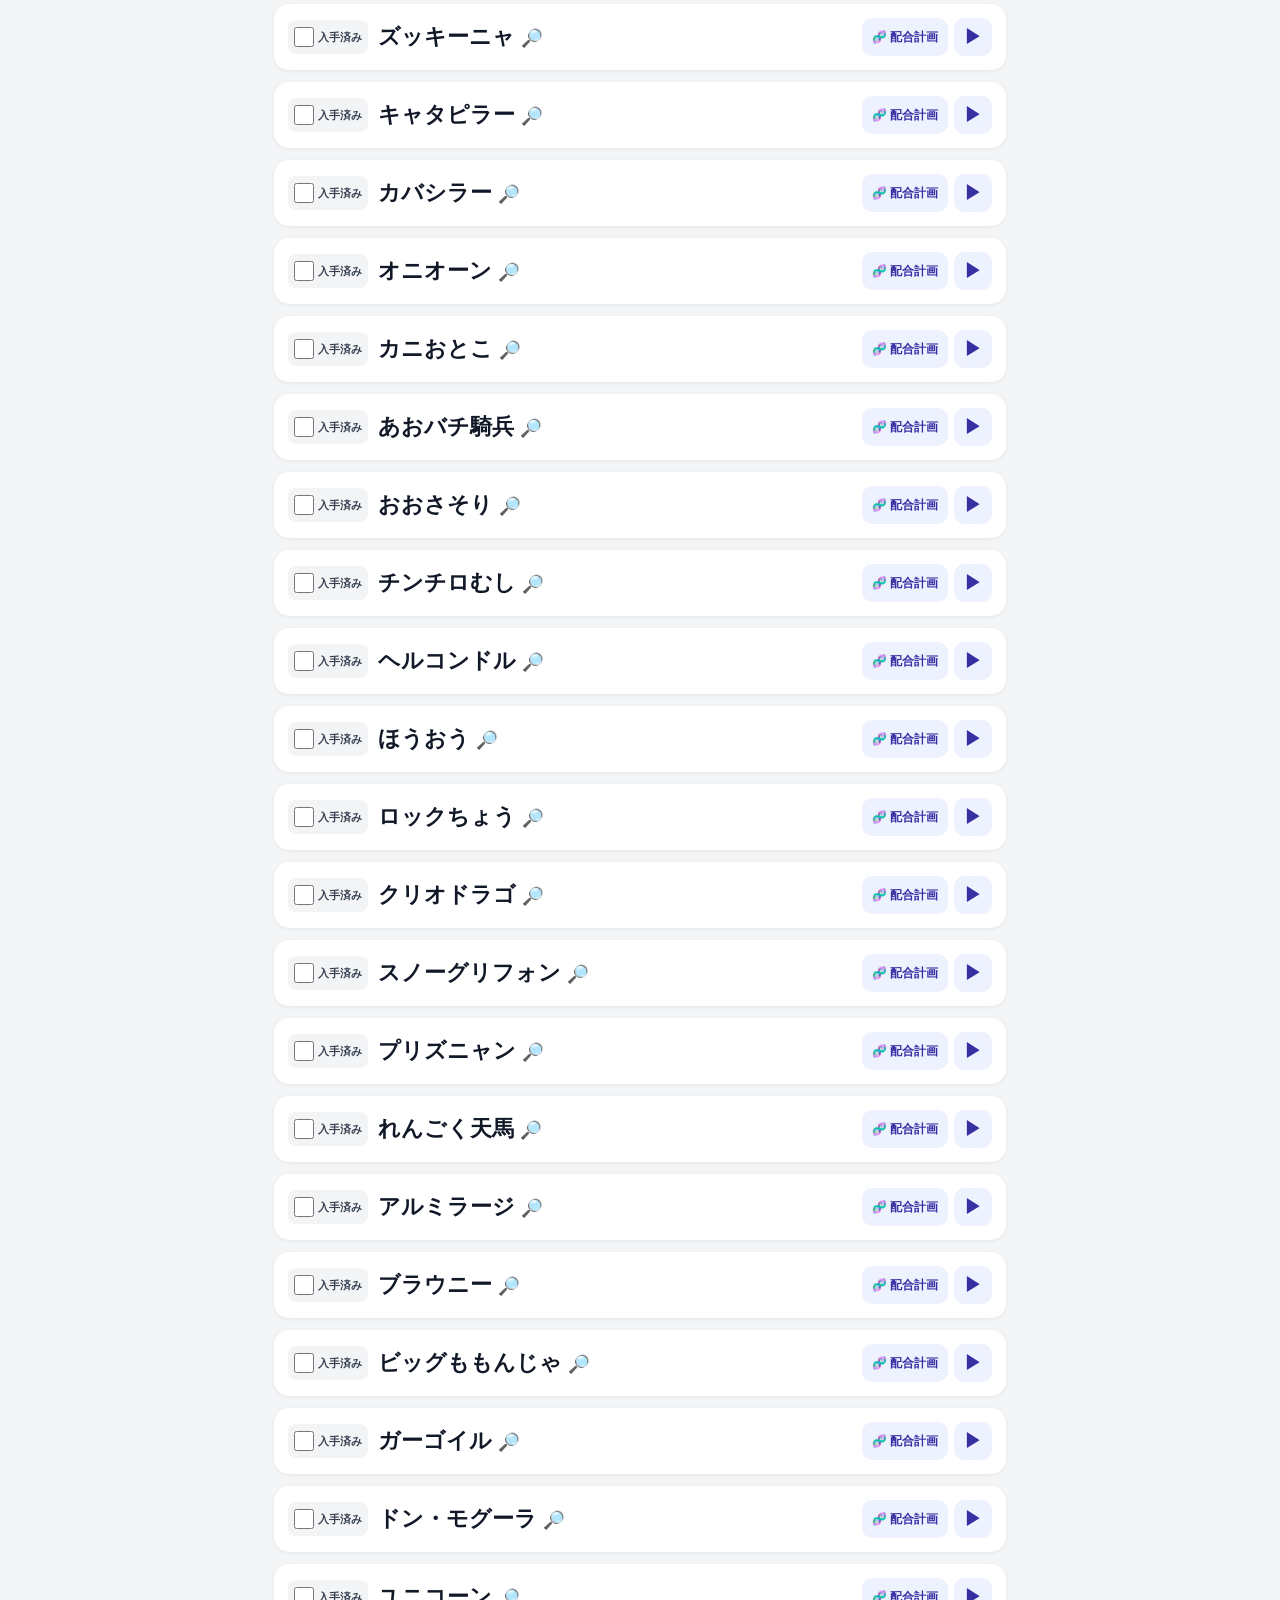
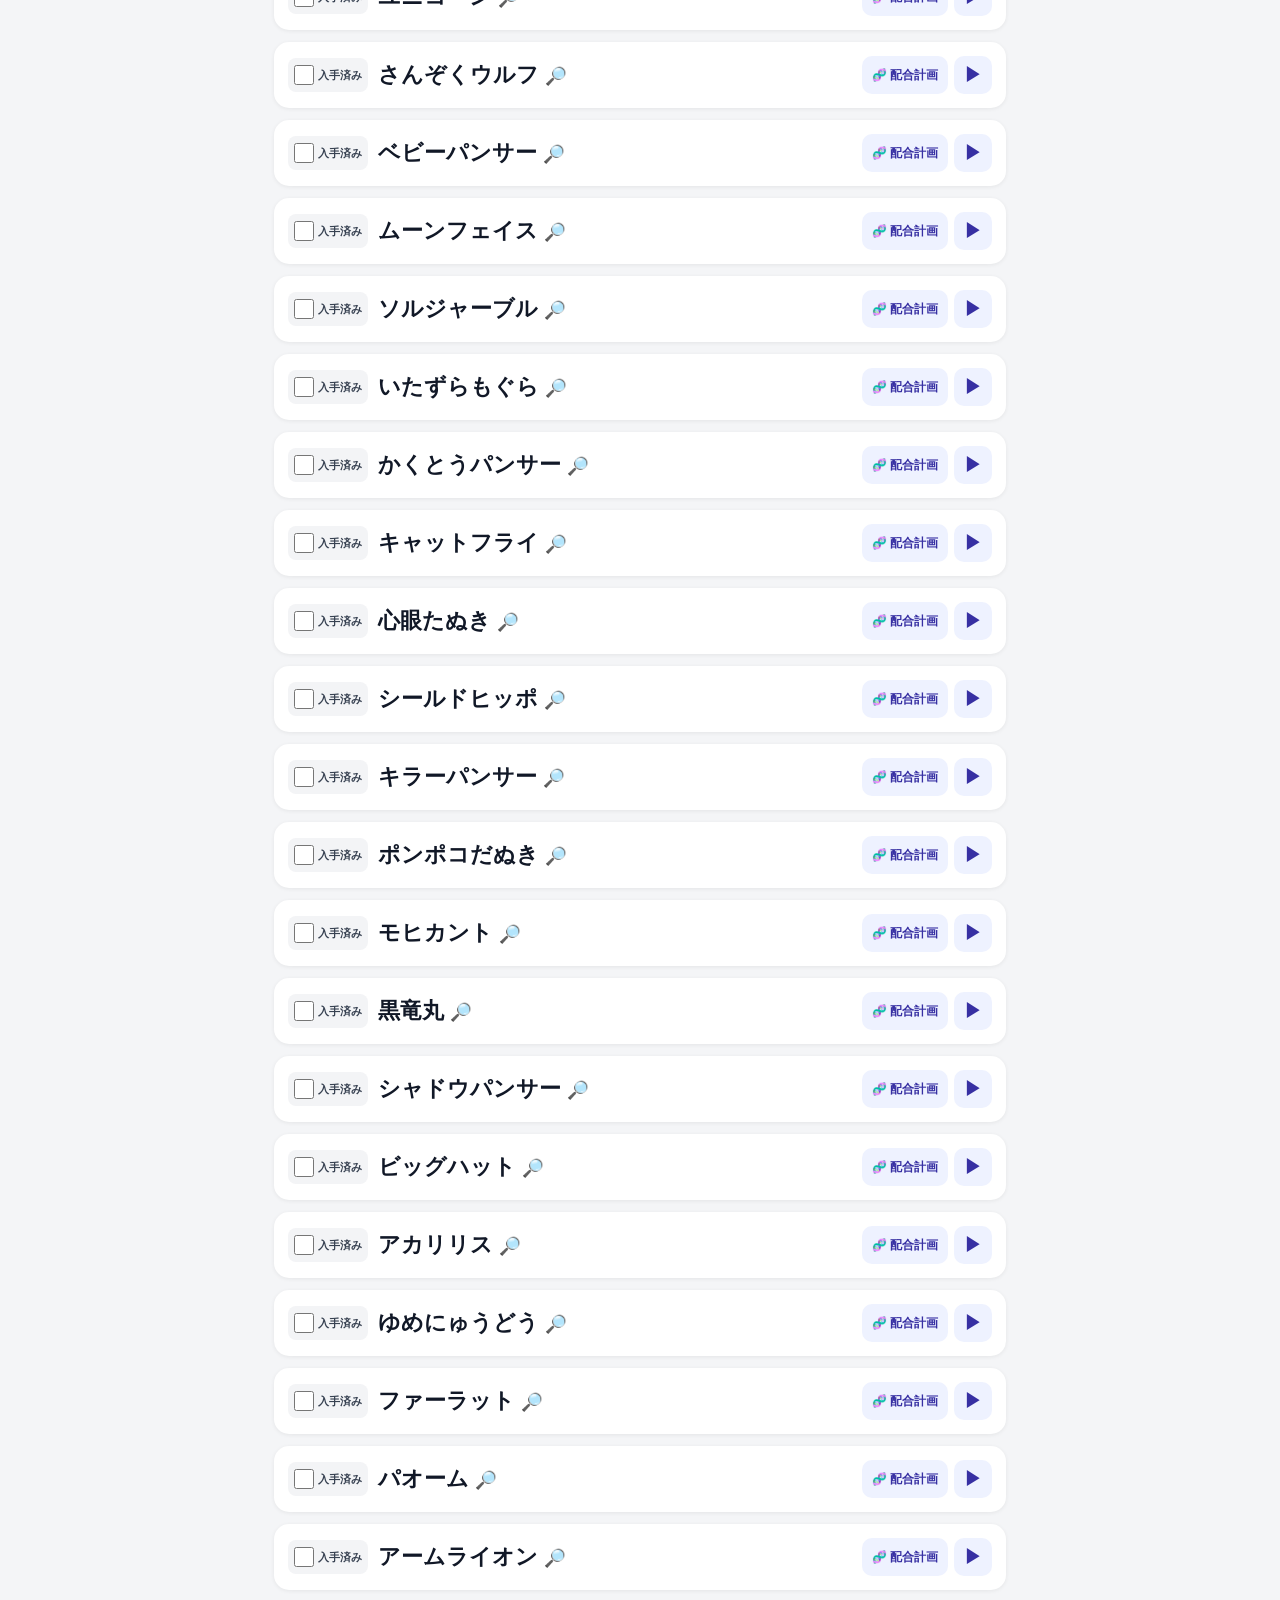
==== commit f26b0d5c: "Align DQM4 v5 with latest DQM3 acquisition tracking and plan navigation" ====
--- a/dqm4/index.html
+++ b/dqm4/index.html
@@ -38,7 +38,7 @@
 
 <link
   rel="stylesheet"
-  href="./style.css?v=4"
+  href="./style.css?v=5"
 >
 
 <title>
@@ -104,6 +104,7 @@
 
 
   <div id="normalSearch">
+    <div id="acquiredCount" class="acquired-count">入手済み 0/373</div>
 
     <input
       id="q"
@@ -391,7 +392,7 @@
 
 
 <footer>
-  <div id="appVersion">DQM4 v4 · データ確認：2026年10月20日</div>
+  <div id="appVersion">DQM4 v5 · データ確認：2026年10月20日</div>
 
   モンスター名をタップすると画像検索を開きます。<br>
 
@@ -402,7 +403,7 @@
 
 
 <script
-  src="./app.js?v=4"
+  src="./app.js?v=5"
 ></script>
 
 </body>
--- a/dqm4/style.css
+++ b/dqm4/style.css
@@ -1424,3 +1424,196 @@
 }
 
 .preparation-note{padding:14px;margin:12px 0;border:1px solid #334155;border-radius:10px;line-height:1.7;color:#cbd5e1}
+
+/* v46: safer plan tree tapping */
+.plan-node-head{
+  gap:12px;
+}
+
+.plan-check{
+  width:22px;
+  height:22px;
+  flex:0 0 22px;
+  margin-right:2px;
+}
+
+.plan-name{
+  min-height:34px;
+  padding:5px 8px;
+  border-radius:8px;
+  line-height:1.35;
+  text-align:left;
+}
+
+.plan-name:active{
+  background:#eef2ff;
+}
+
+.plan-location,
+.plan-egg{
+  margin-left:38px;
+}
+
+.route-select{
+  width:calc(100% - 38px);
+  margin-left:38px;
+}
+
+@media(max-width:420px){
+  .plan-node-head{
+    gap:13px;
+  }
+
+  .plan-check{
+    width:24px;
+    height:24px;
+    flex-basis:24px;
+  }
+
+  .plan-name{
+    min-height:38px;
+    padding:7px 9px;
+  }
+}
+
+/* v47: deep plan tree horizontal scrolling */
+.plan-tree{
+  overflow-x:auto;
+  overflow-y:visible;
+  -webkit-overflow-scrolling:touch;
+  overscroll-behavior-x:contain;
+  padding-bottom:8px;
+}
+
+.plan-tree-canvas{
+  --plan-indent:36px;
+  min-width:max(
+    100%,
+    calc(
+      320px
+      + var(--tree-depth)
+      * var(--plan-indent)
+    )
+  );
+}
+
+.plan-node{
+  box-sizing:border-box;
+  margin-left:
+    calc(
+      var(--depth)
+      * var(--plan-indent)
+    );
+  width:
+    calc(
+      100%
+      - var(--depth)
+      * var(--plan-indent)
+    );
+  min-width:250px;
+}
+
+.plan-node-head{
+  position:relative;
+}
+
+/* 階層の違いが見分けやすいよう、2段目以降に薄いガイドを出す */
+.plan-node[style*="--depth:1"],
+.plan-node[style*="--depth:2"],
+.plan-node[style*="--depth:3"],
+.plan-node[style*="--depth:4"],
+.plan-node[style*="--depth:5"],
+.plan-node[style*="--depth:6"],
+.plan-node[style*="--depth:7"],
+.plan-node[style*="--depth:8"],
+.plan-node[style*="--depth:9"]{
+  border-left:2px solid #e5e7eb;
+  padding-left:8px;
+}
+
+@media(max-width:420px){
+  .plan-tree-canvas{
+    --plan-indent:34px;
+  }
+
+  .plan-node{
+    min-width:235px;
+  }
+}
+
+/* v49: acquired monster tracking */
+.monster-card-title{
+  display:flex;
+  align-items:center;
+  gap:10px;
+  min-width:0;
+  flex:1;
+}
+
+.monster-acquired{
+  display:flex;
+  align-items:center;
+  gap:4px;
+  flex:none;
+  min-height:34px;
+  padding:3px 6px;
+  border-radius:8px;
+  background:#f3f4f6;
+  color:#374151;
+  font-size:11px;
+  font-weight:700;
+  white-space:nowrap;
+}
+
+.monster-acquired input[type="checkbox"]{
+  appearance:auto;
+  -webkit-appearance:checkbox;
+  width:20px !important;
+  height:20px !important;
+  min-width:20px;
+  margin:0 !important;
+  padding:0 !important;
+}
+
+.monster-card-title .name{
+  min-width:0;
+}
+
+@media(max-width:420px){
+  .monster-card-title{
+    gap:7px;
+  }
+
+  .monster-acquired{
+    min-height:32px;
+    padding:2px 5px;
+    font-size:10px;
+  }
+
+  .monster-acquired input[type="checkbox"]{
+    width:22px !important;
+    height:22px !important;
+    min-width:22px;
+  }
+}
+
+/* v50: acquired monster count */
+.acquired-count{
+  margin:4px 0 8px;
+  padding:0 2px;
+  color:#f3f4f6;
+  font-size:12px;
+  font-weight:800;
+  text-align:left;
+}
+
+.acquired-count[hidden]{
+  display:none;
+}
+
+@media(max-width:420px){
+  .acquired-count{
+    margin-bottom:6px;
+    font-size:11px;
+  }
+}
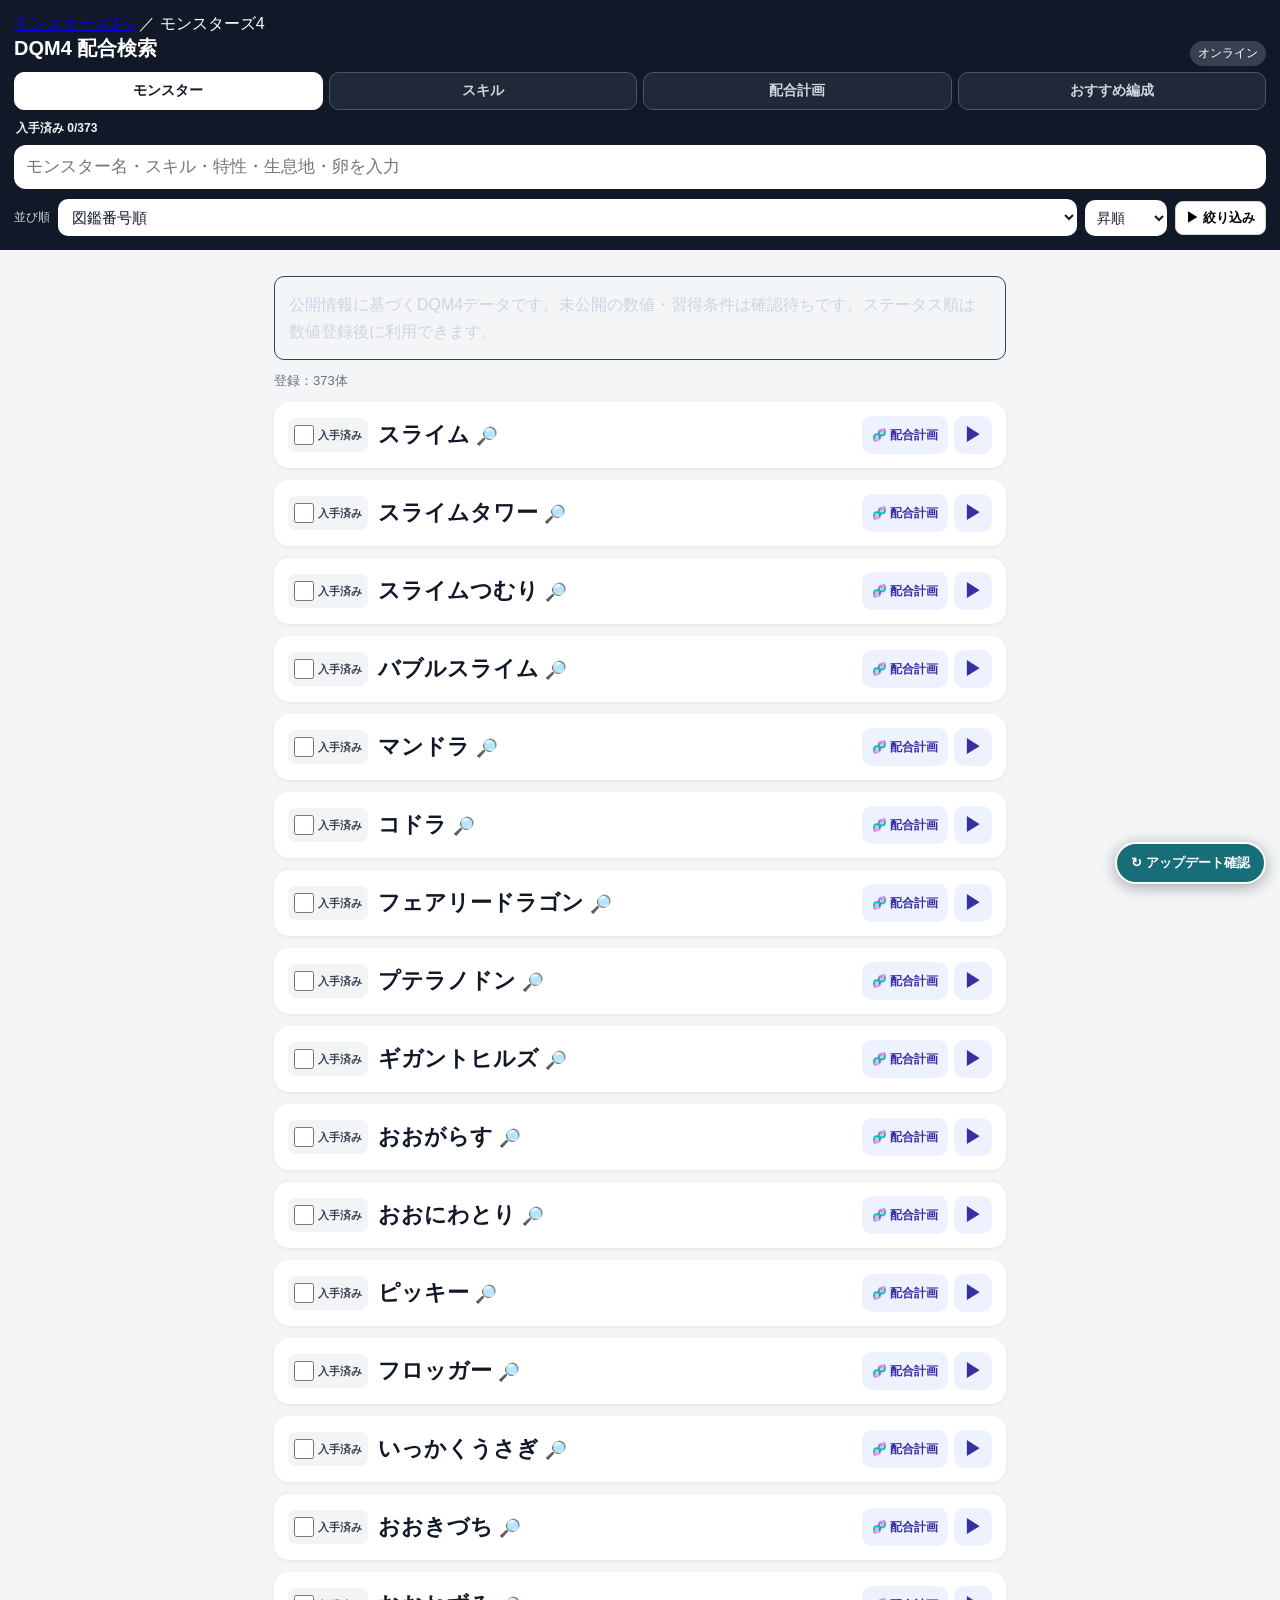
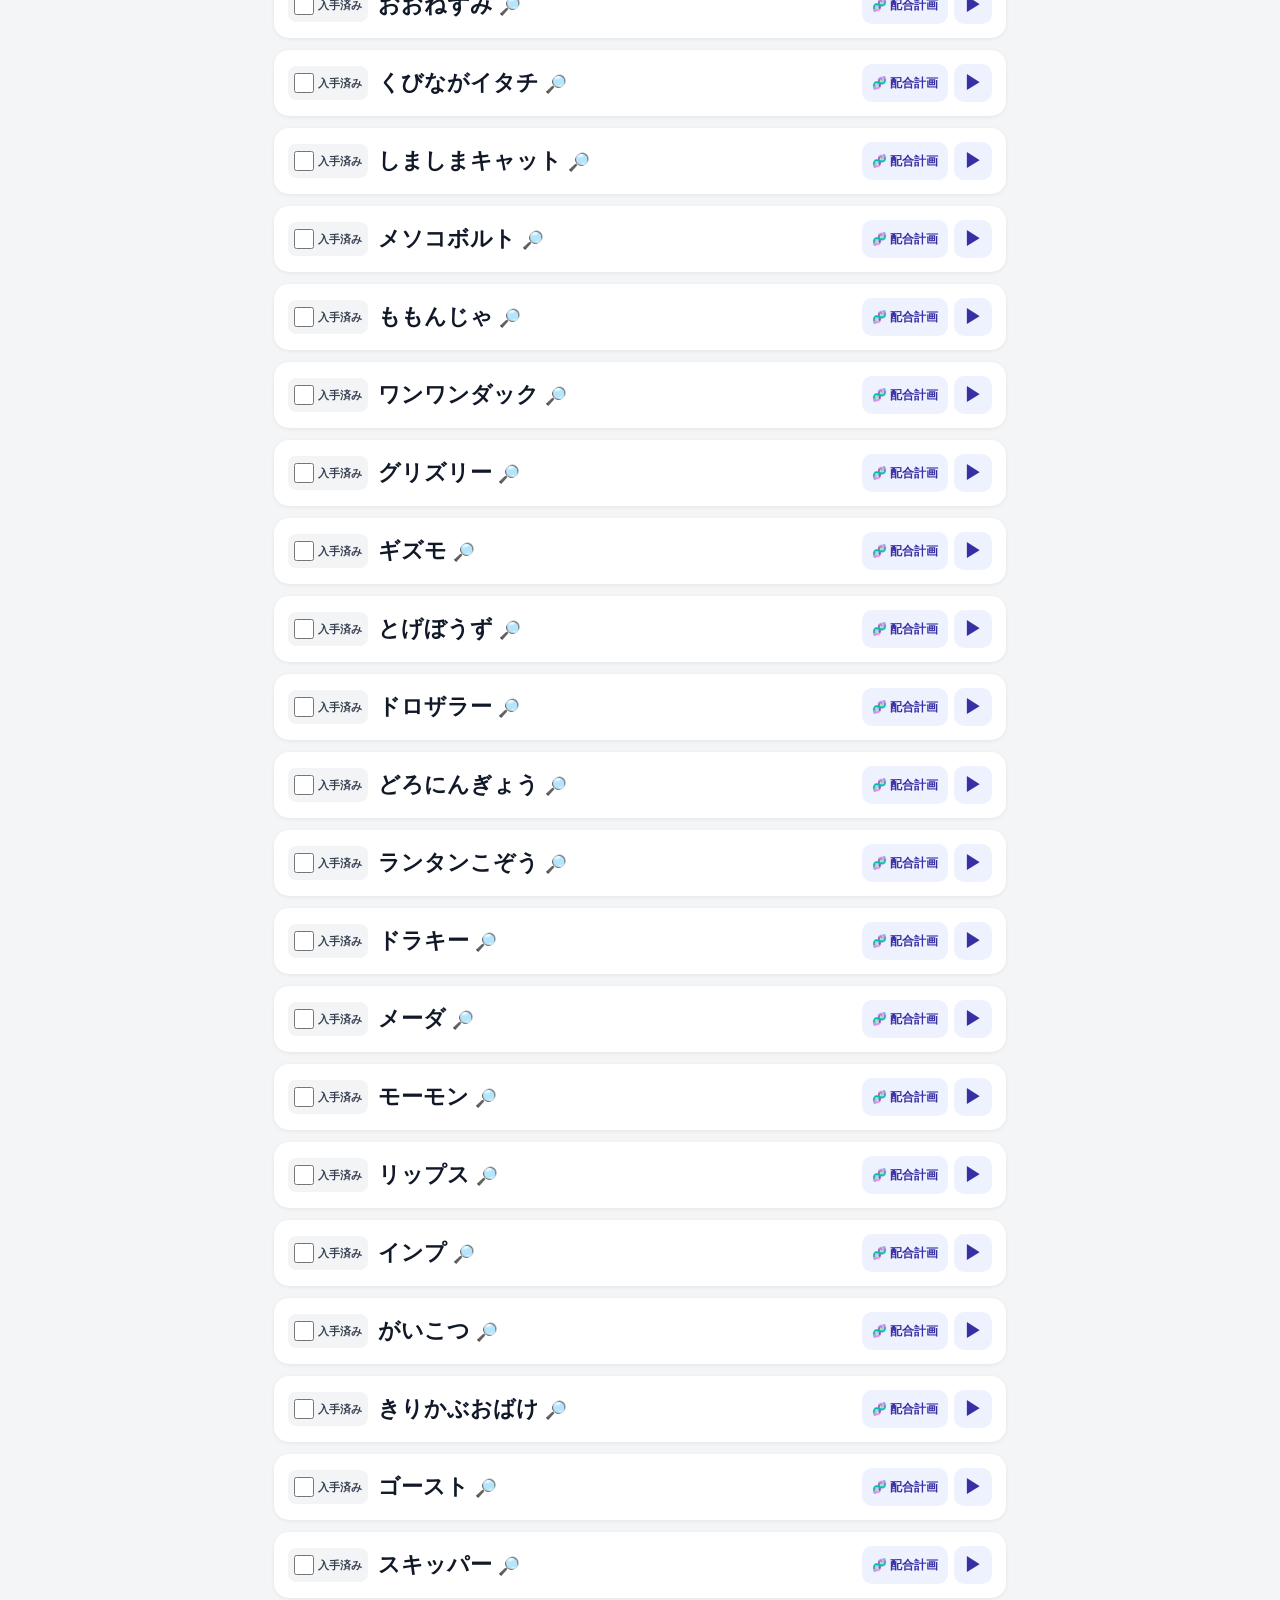
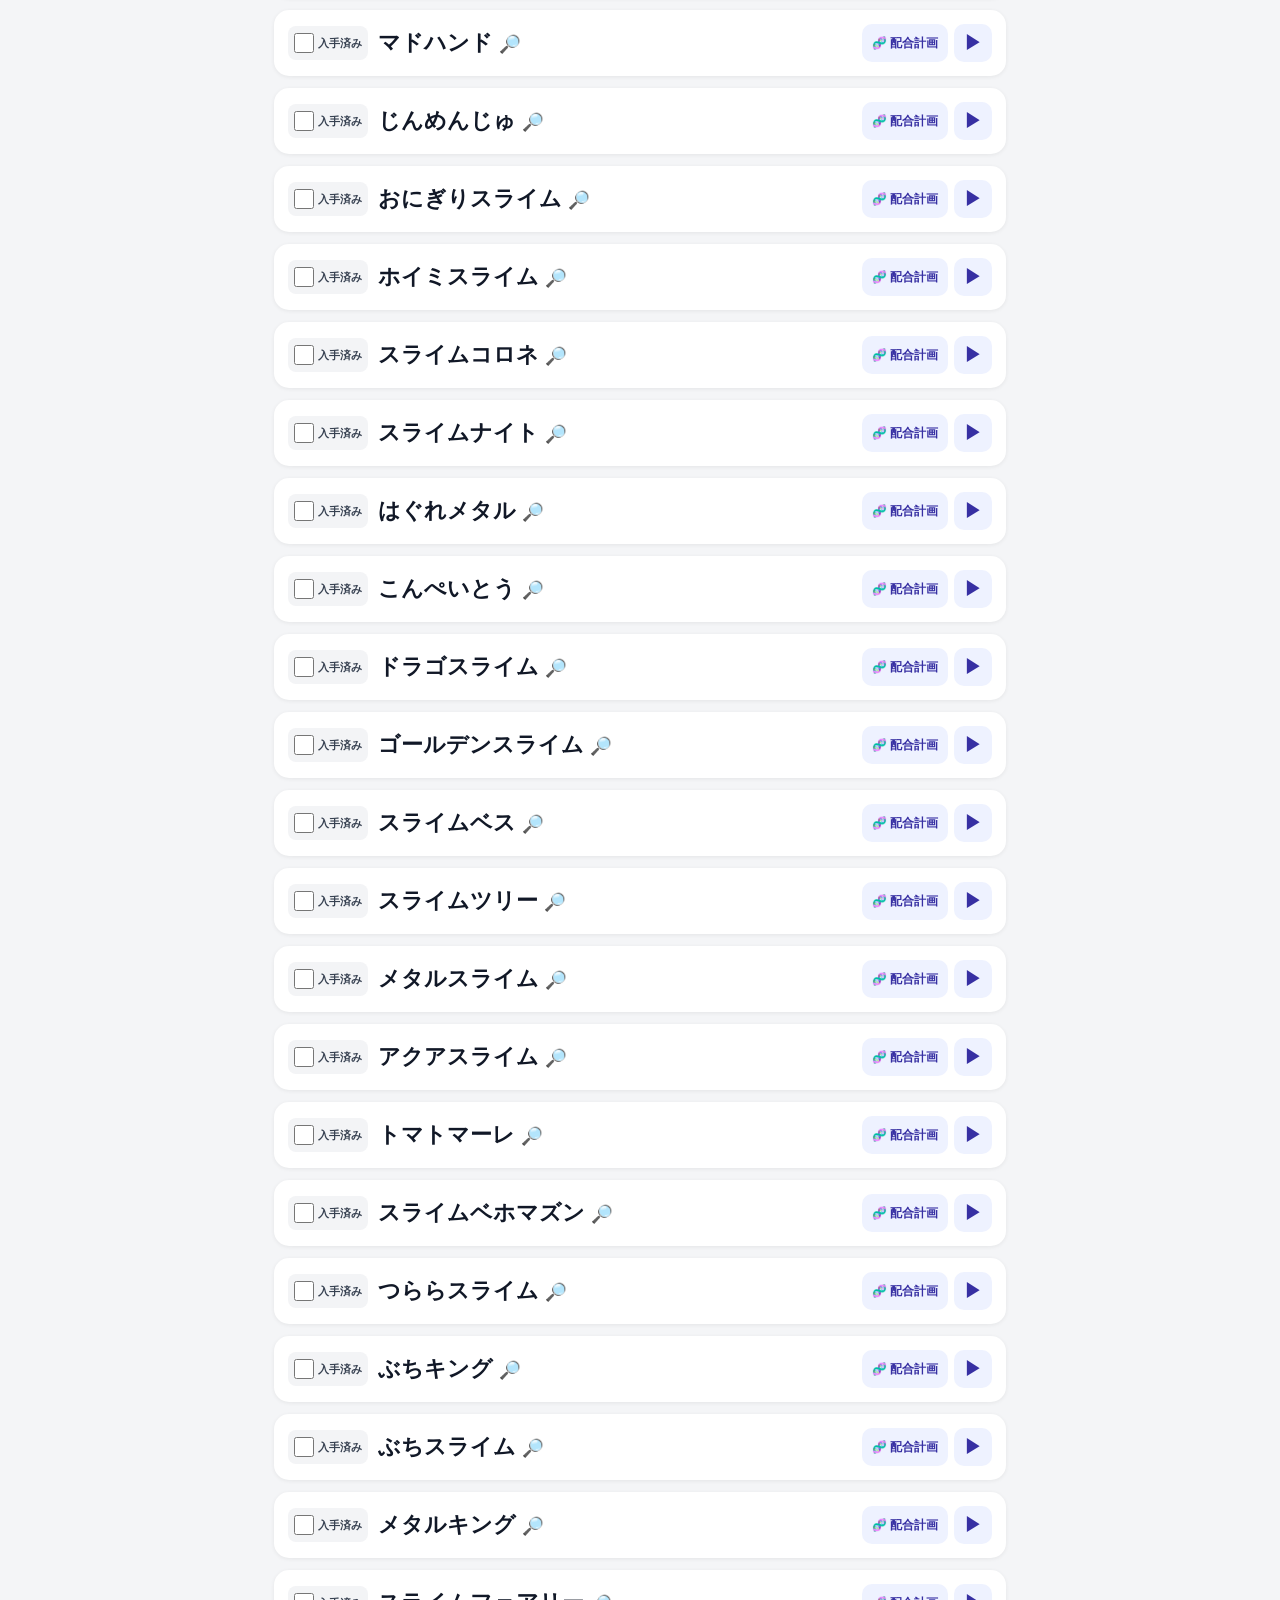
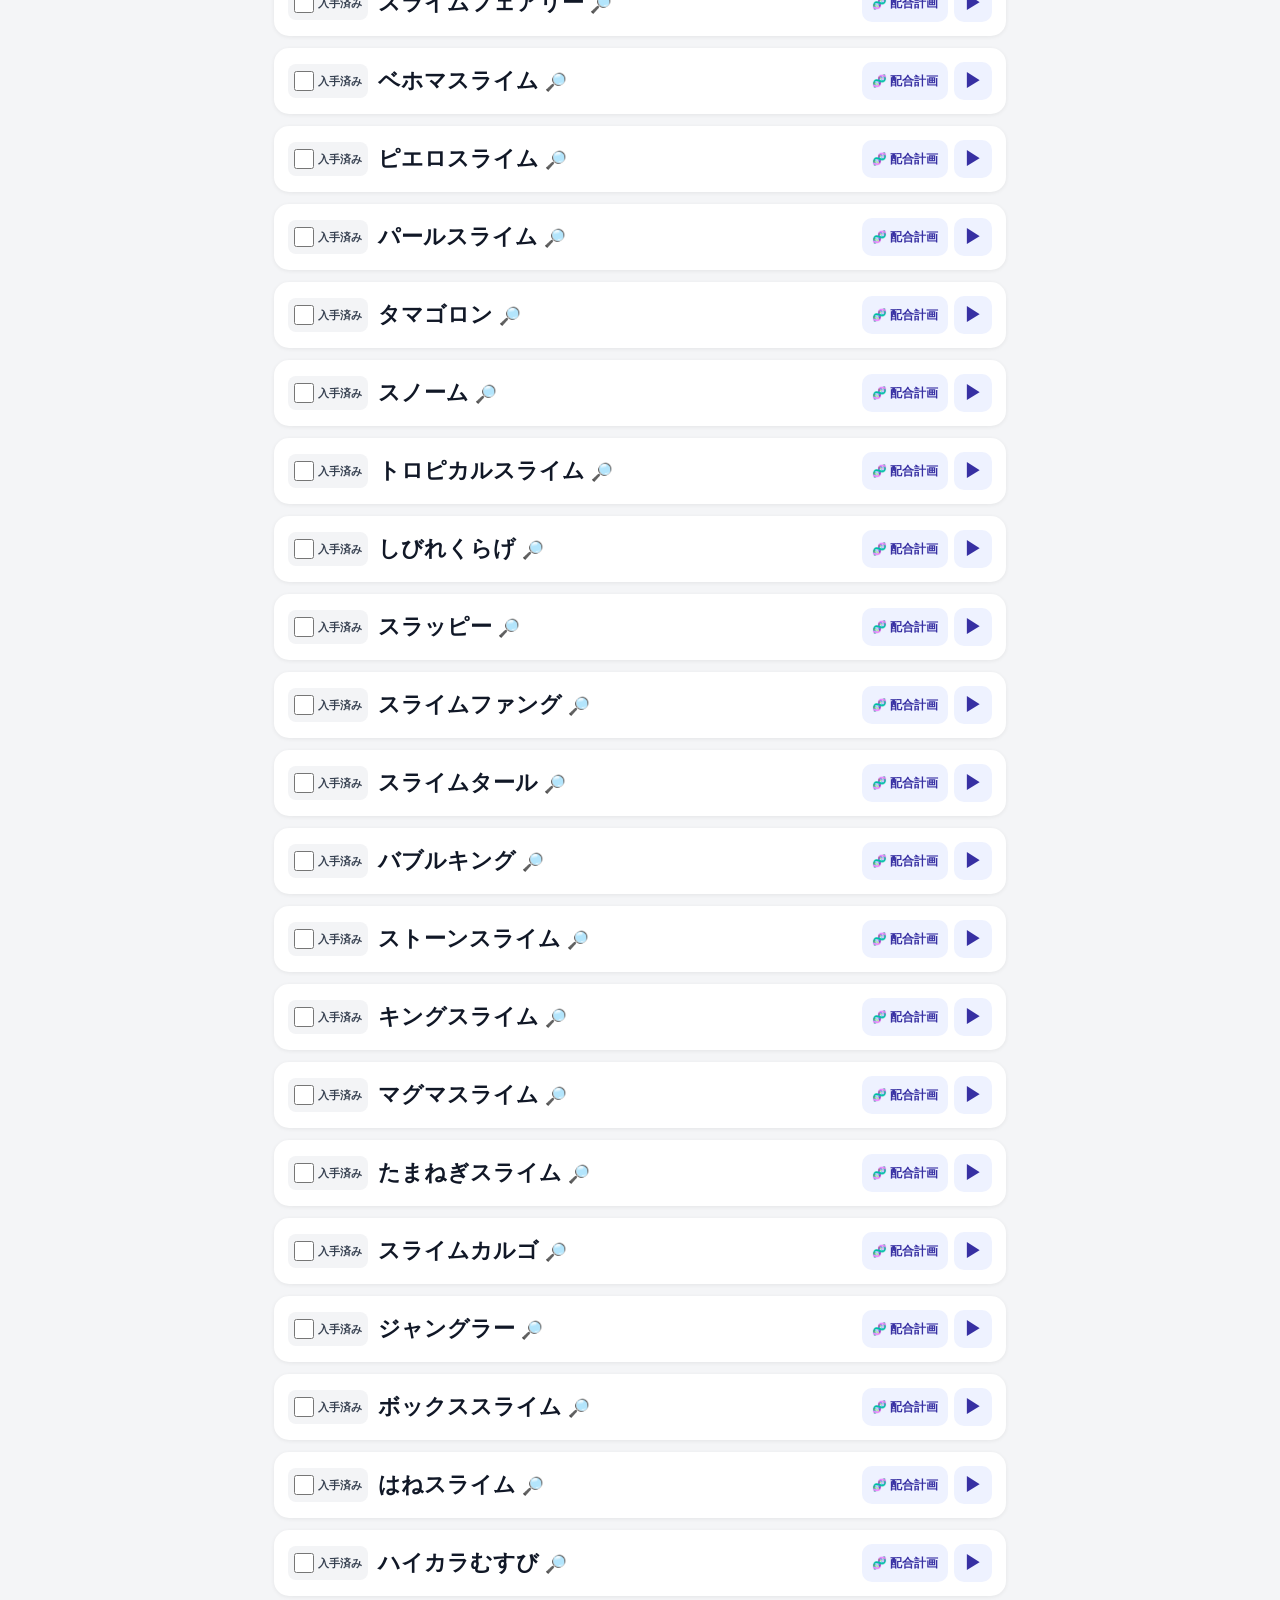
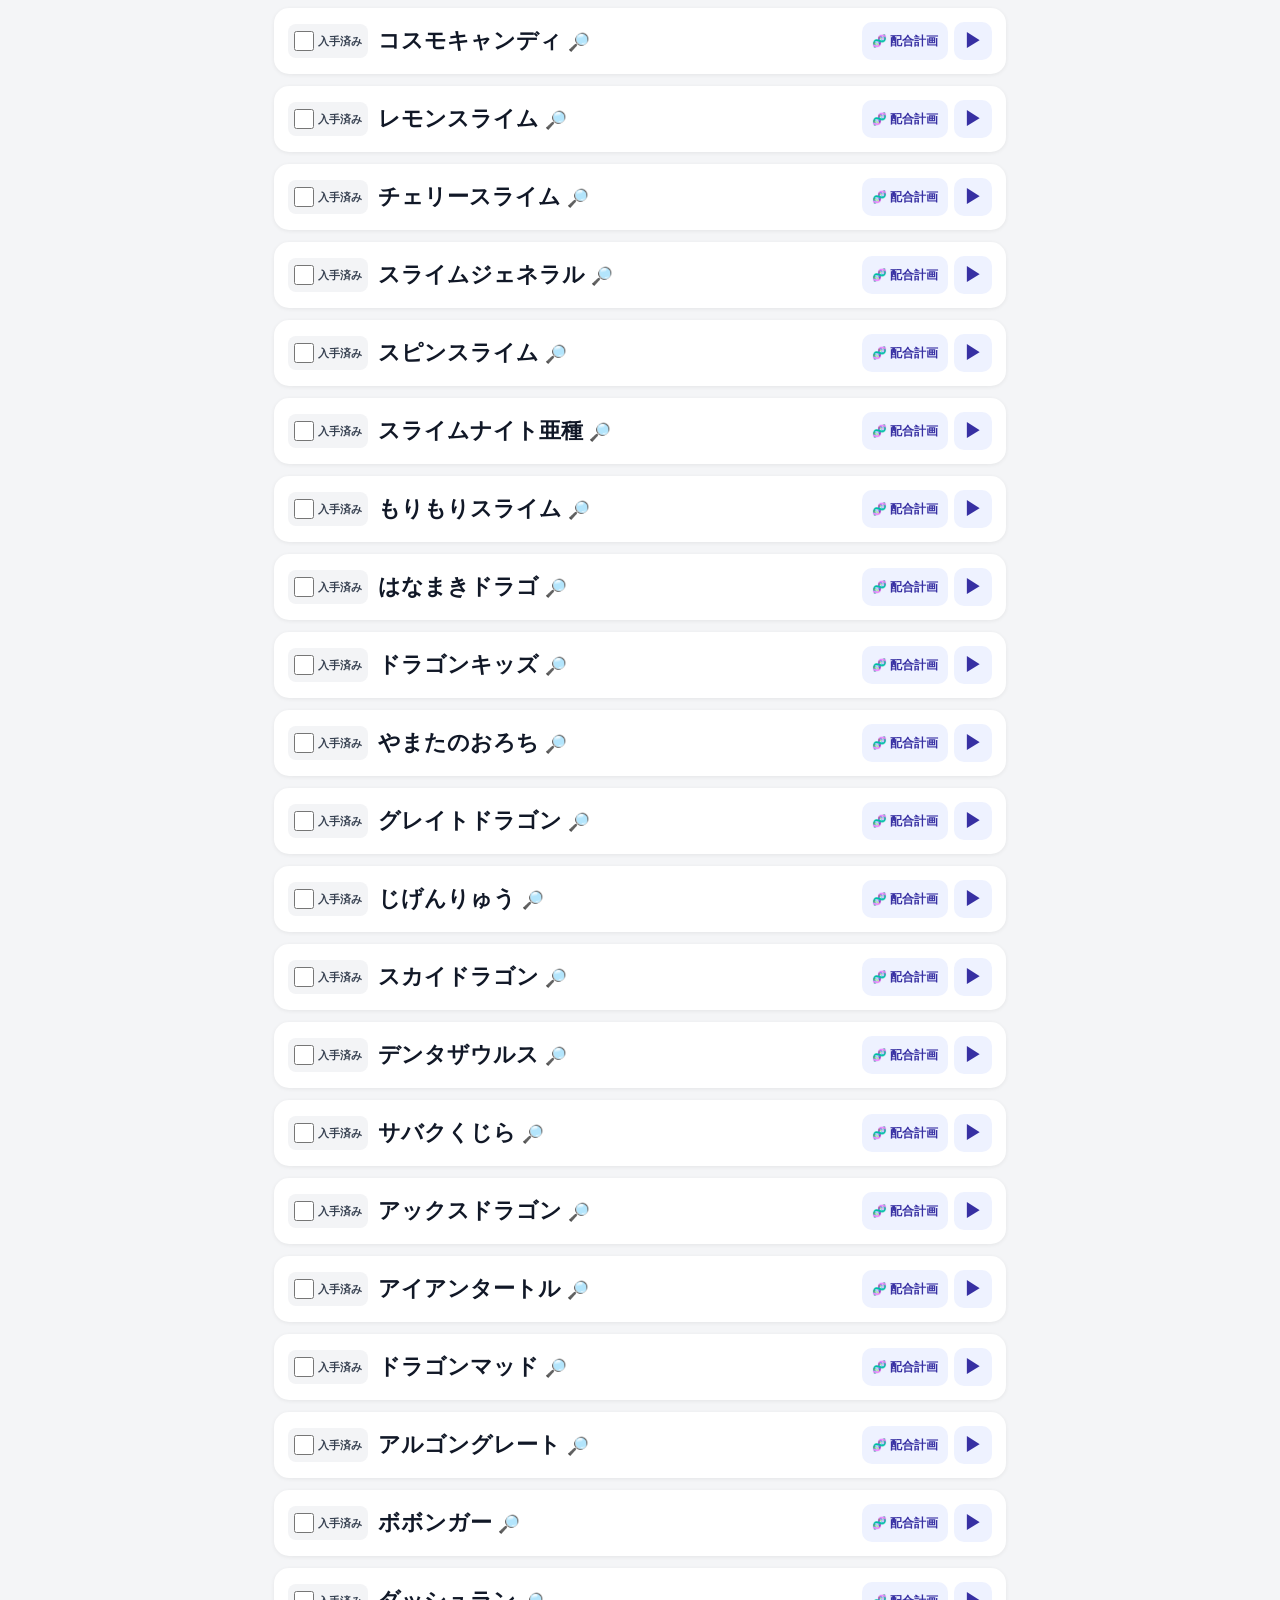
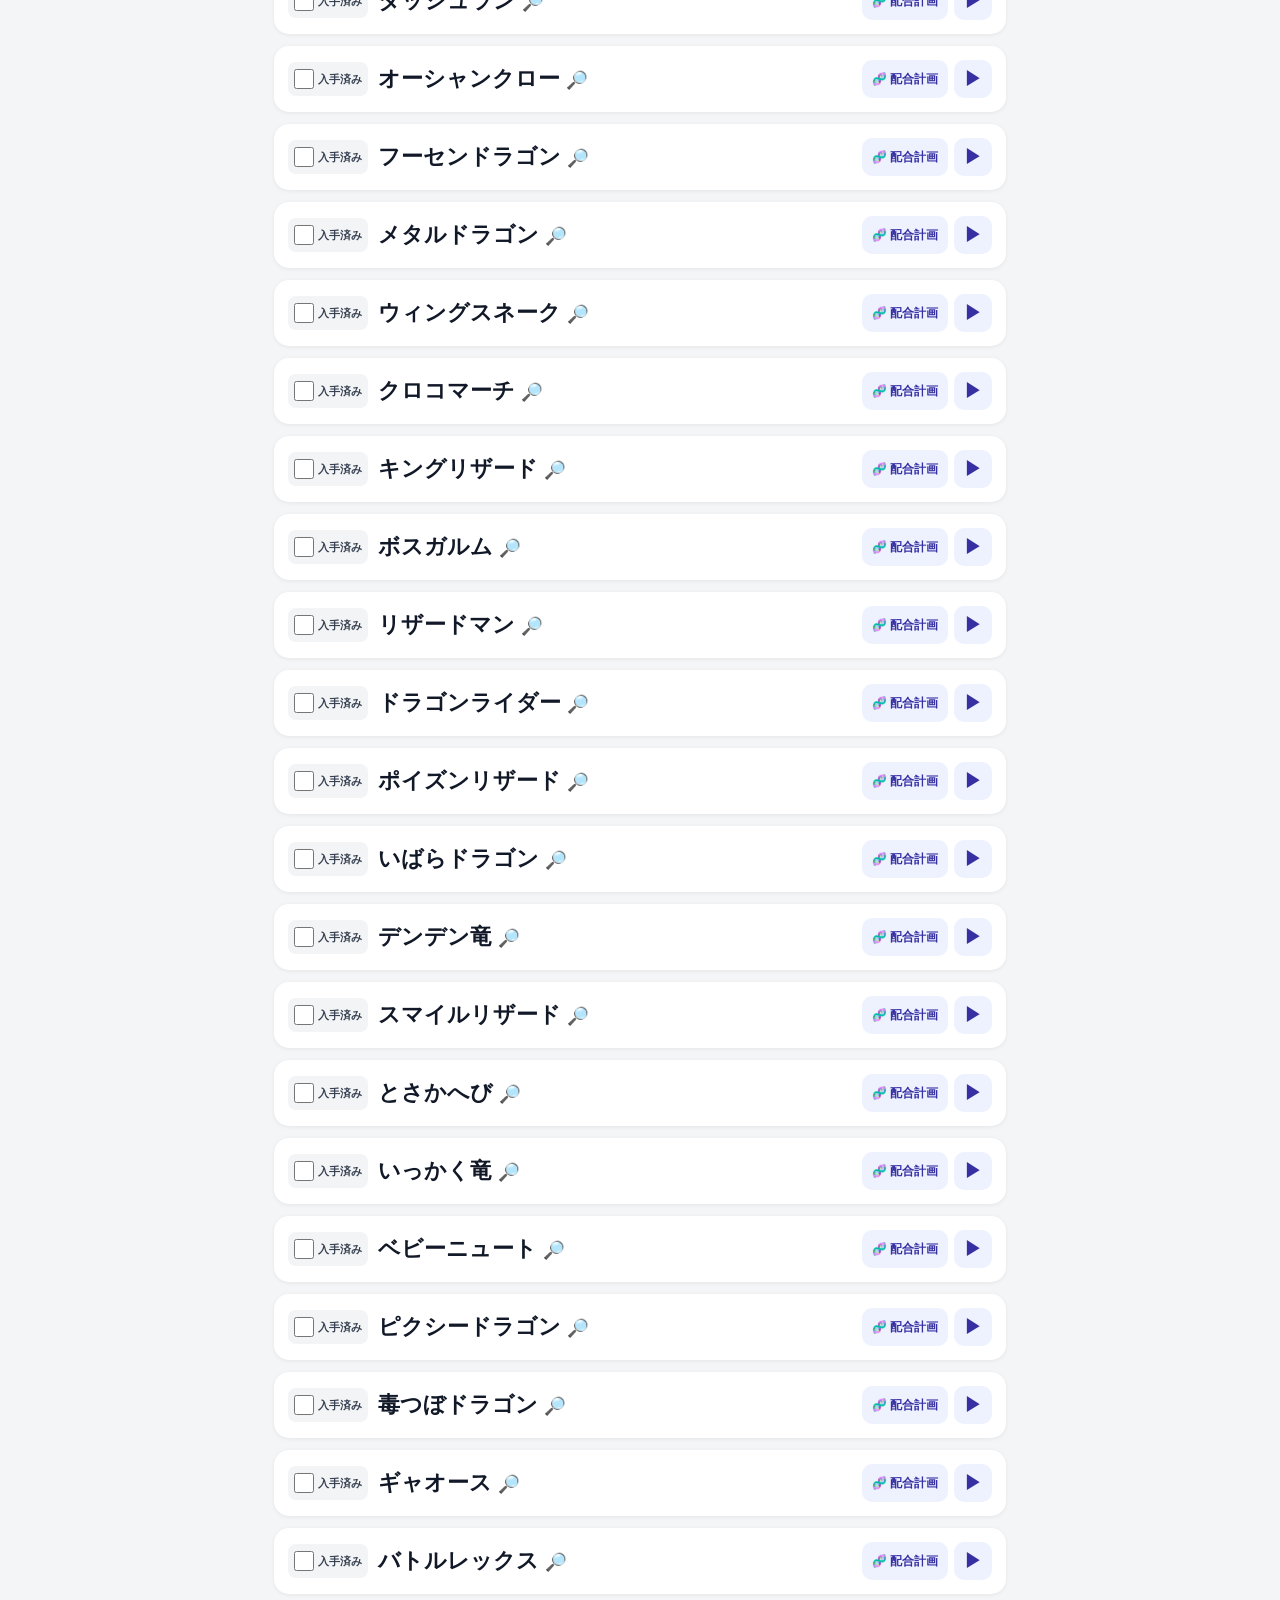
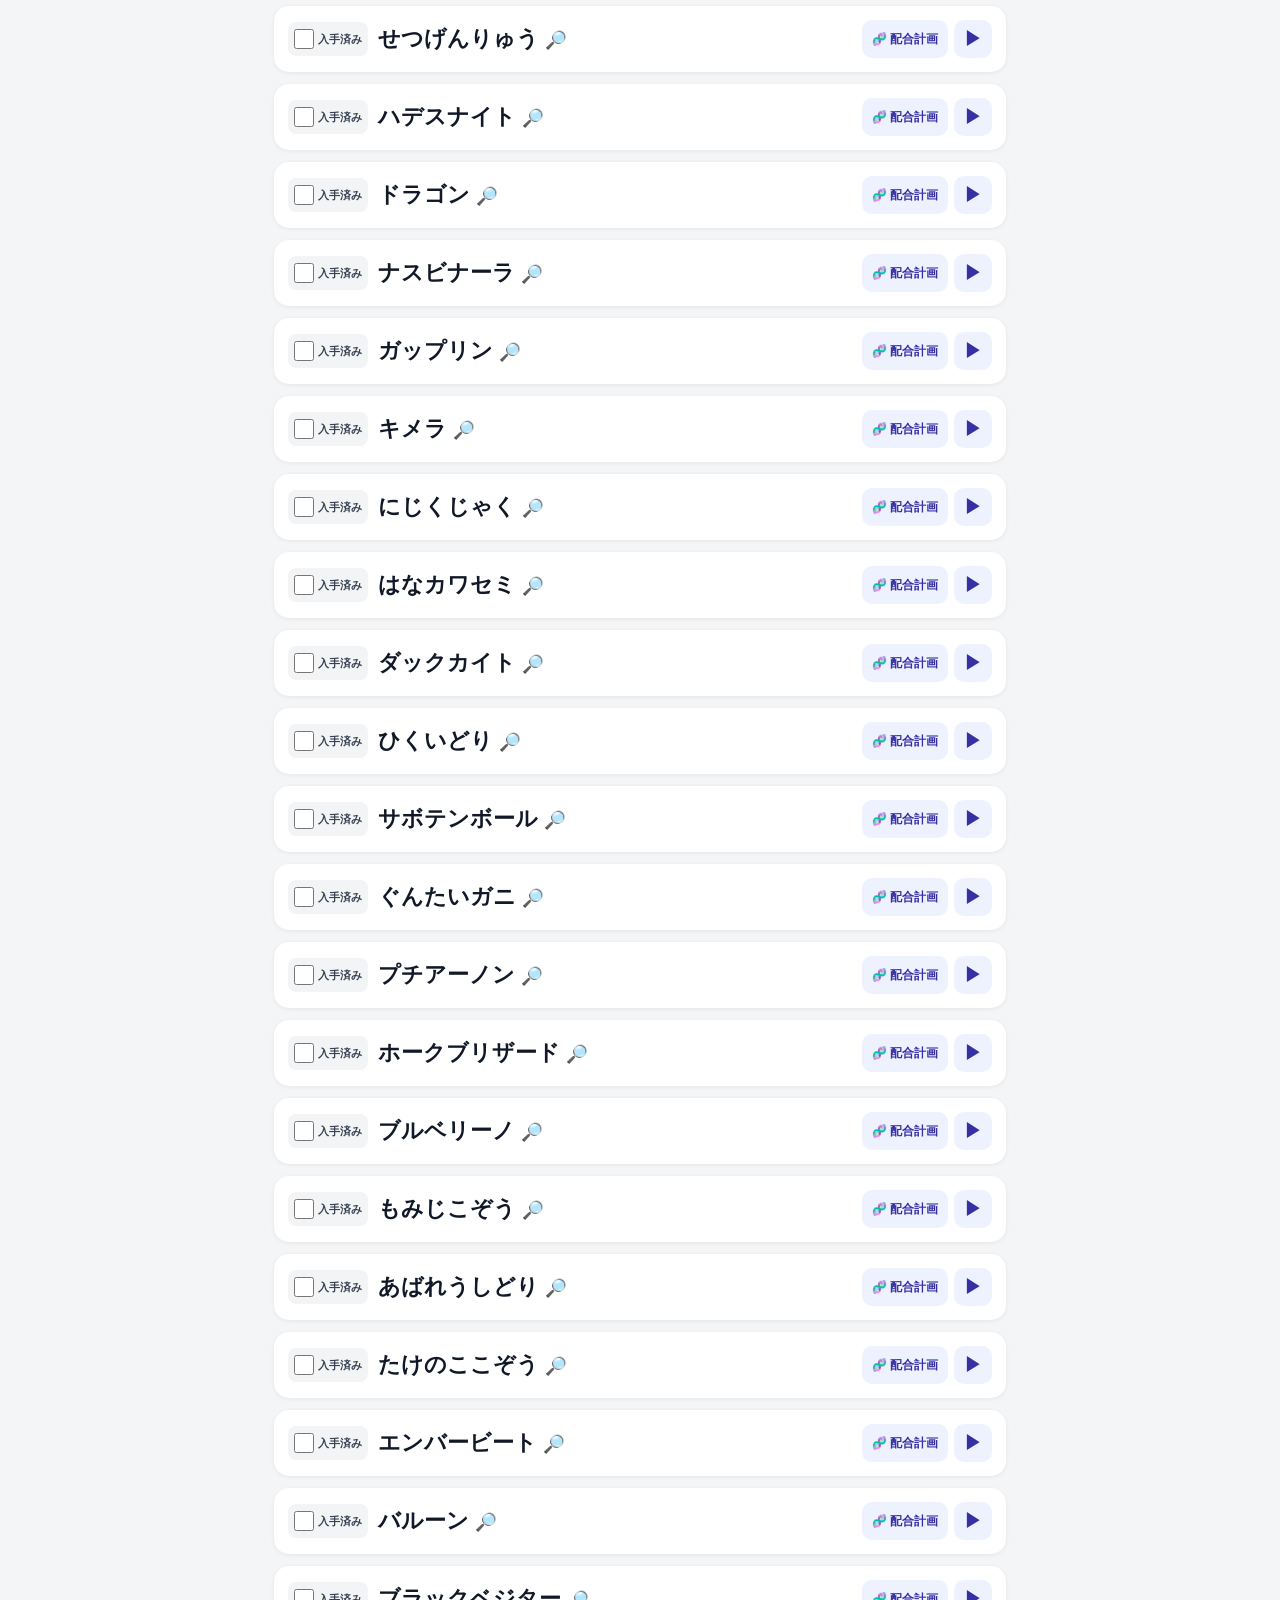
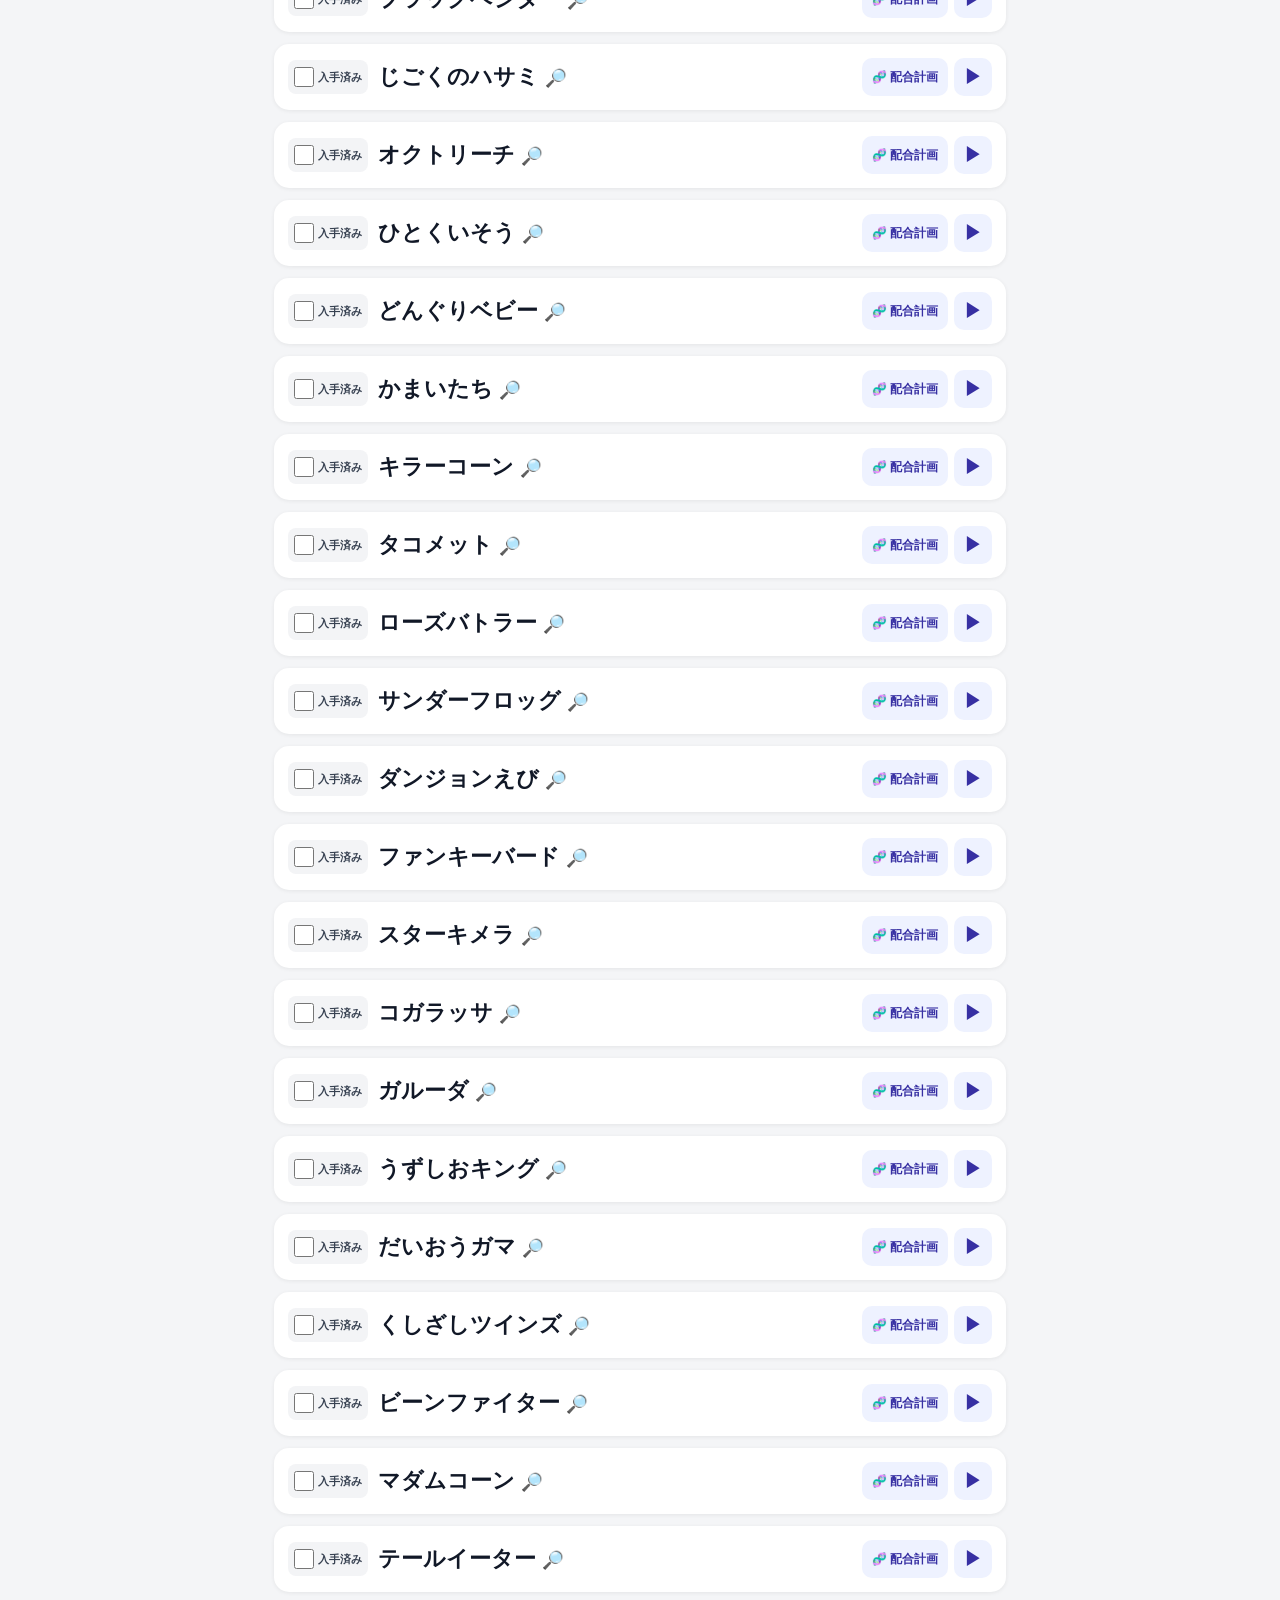
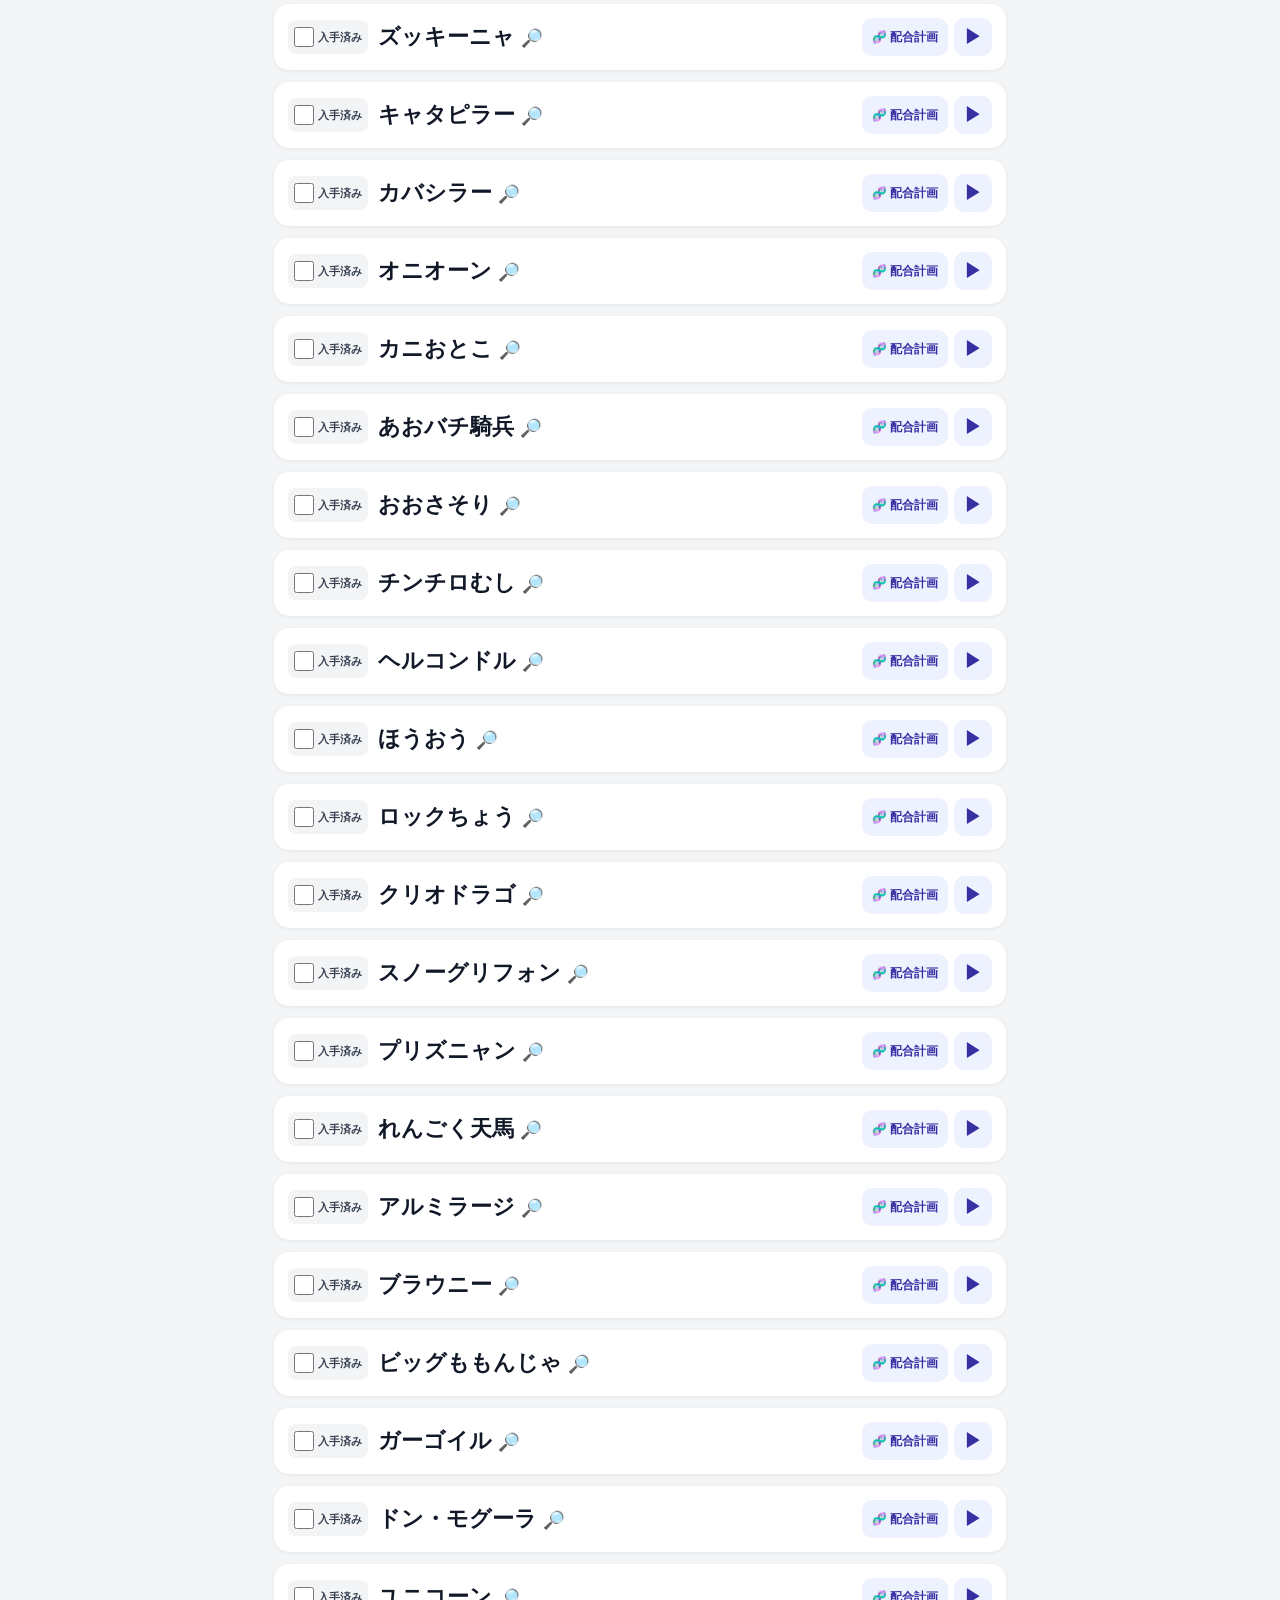
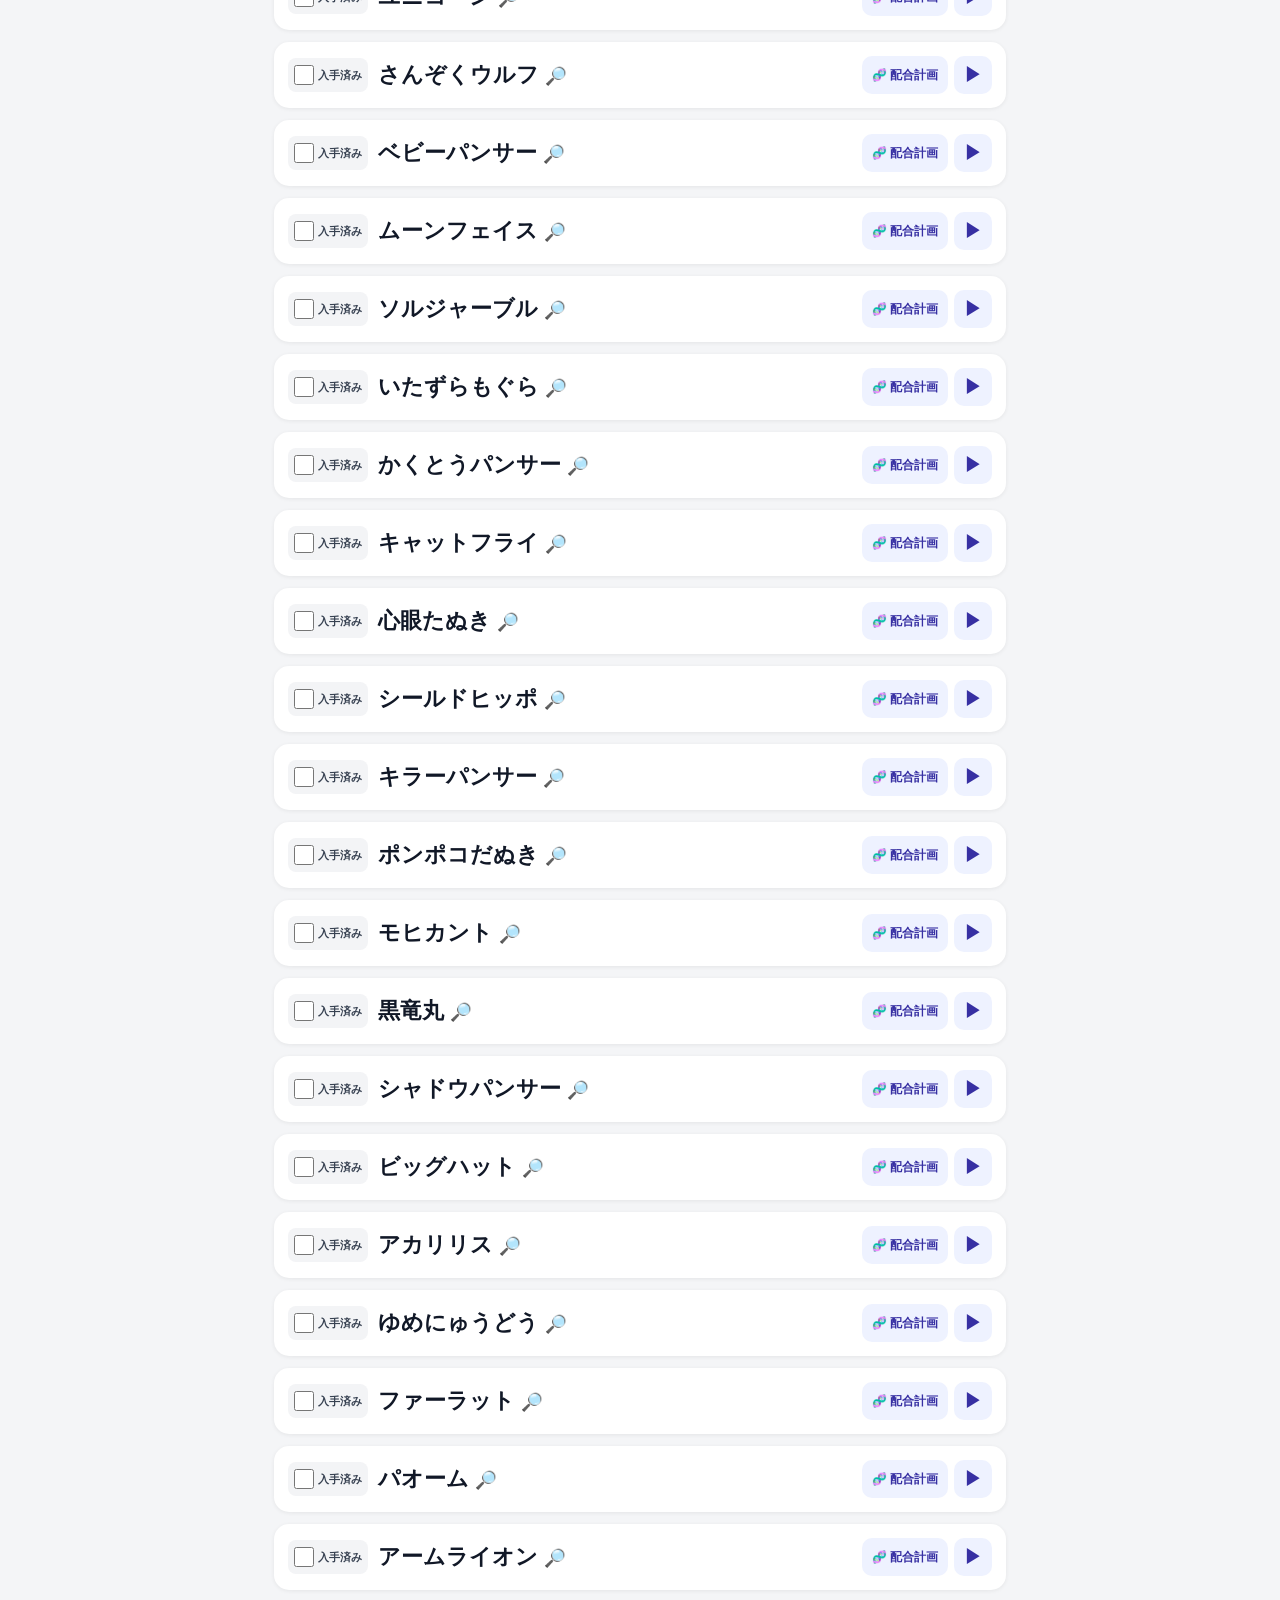
==== commit f1cf4a76: "Add safe in-app update check without clearing local user data" ====
--- a/dqm4/index.html
+++ b/dqm4/index.html
@@ -3,6 +3,8 @@
 <html lang="ja">
 
 <head>
+<link rel="icon" type="image/png" href="./app-icon-20261029-192.png"><link rel="apple-touch-icon" sizes="192x192" href="./app-icon-20261029-192.png">
+
 
 <meta charset="utf-8">
 
@@ -31,10 +33,7 @@
   href="./manifest.webmanifest"
 >
 
-<link
-  rel="apple-touch-icon"
-  href="./icon-192.png"
->
+
 
 <link
   rel="stylesheet"
@@ -406,6 +405,9 @@
   src="./app.js?v=5"
 ></script>
 
+
+<style id="safe-update-style">#safe-app-update{position:fixed;right:14px;bottom:calc(16px + env(safe-area-inset-bottom,0px));z-index:2147483640;background:#176e78;color:#fff;border:2px solid #fff;border-radius:999px;padding:10px 14px;font:600 13px -apple-system,BlinkMacSystemFont,"Noto Sans JP",sans-serif;box-shadow:0 3px 15px #0005;cursor:pointer}#safe-update[disabled]{opacity:.7}</style>
+<script id="safe-update-script">(function(){'use strict';function setup(){if(document.getElementById('safe-app-update'))return;const b=document.createElement('button');b.type='button';b.id='safe-app-update';b.textContent='↻ アップデート確認';b.setAttribute('aria-label','アプリの最新版を確認して再読み込み');document.body.appendChild(b);b.addEventListener('click',async function(){if(!navigator.onLine){alert('オフラインです。ネット接続後に再度お試しください。');return;}b.disabled=true;b.textContent='更新を確認中…';try{if('serviceWorker' in navigator){const reg=await navigator.serviceWorker.getRegistration();if(reg){await Promise.race([reg.update(),new Promise(resolve=>setTimeout(resolve,7000))]);}}const u=new URL(location.href);u.searchParams.set('_app_refresh',Date.now().toString());const response=await fetch(u.href,{cache:'no-store',redirect:'follow'});if(!response.ok)throw new Error('HTTP '+response.status);location.replace(u.href);}catch(err){b.disabled=false;b.textContent='↻ アップデート確認';alert('更新を確認できませんでした。通信状態をご確認ください。');}});}if(document.readyState==='loading')document.addEventListener('DOMContentLoaded',setup,{once:true});else setup();})();</script>
 </body>
 
 </html>
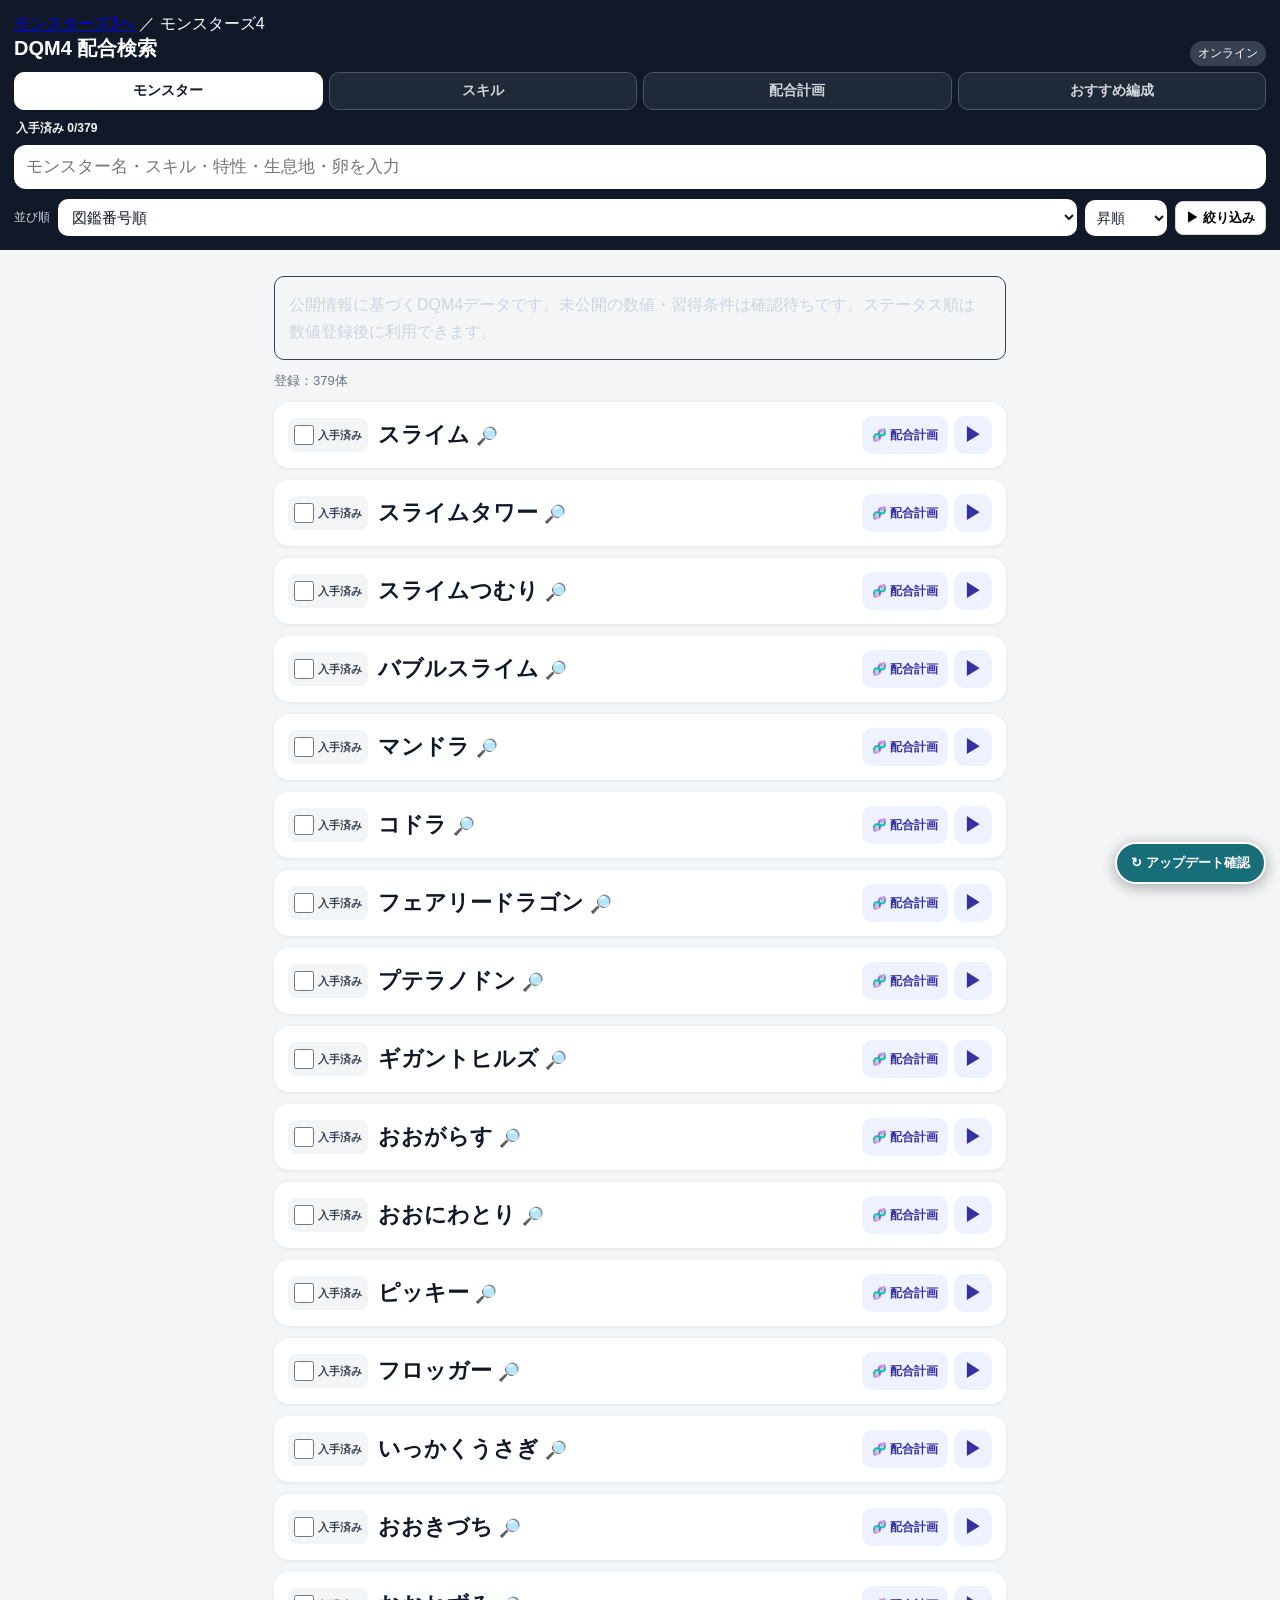
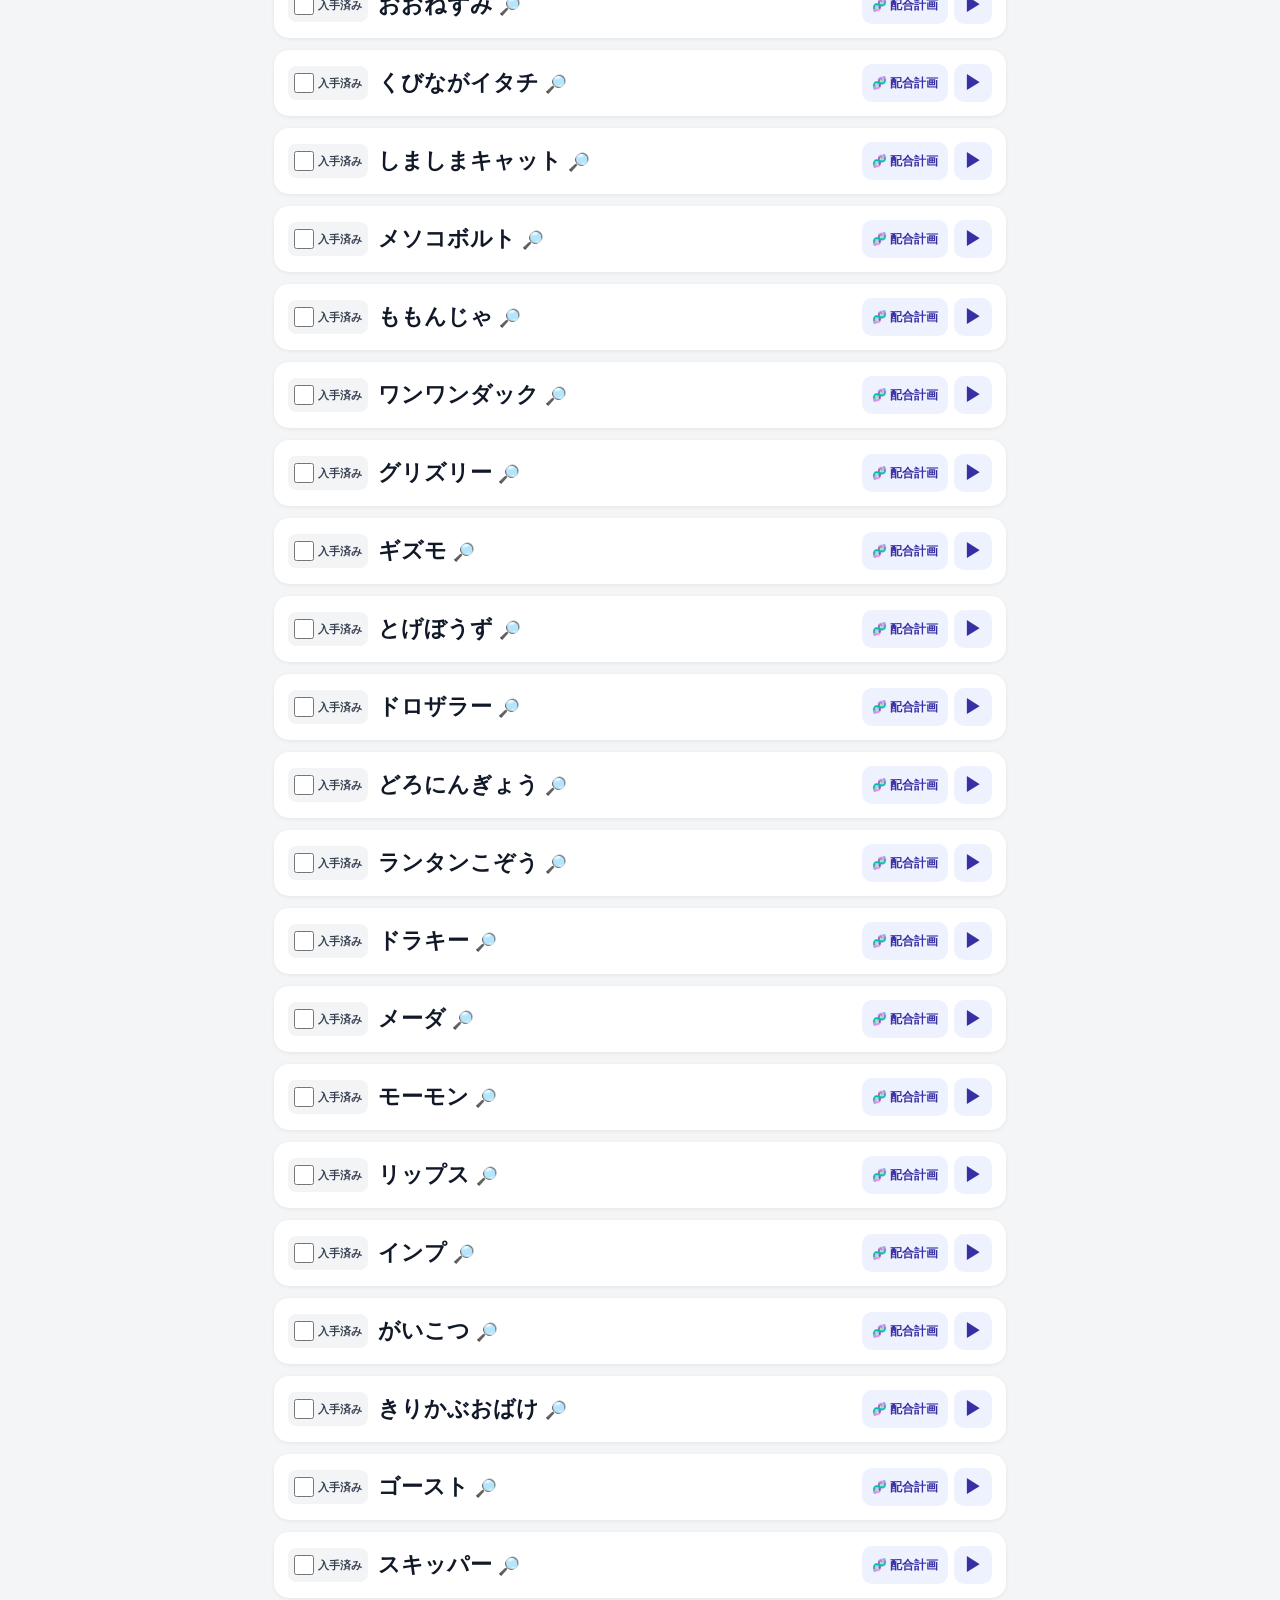
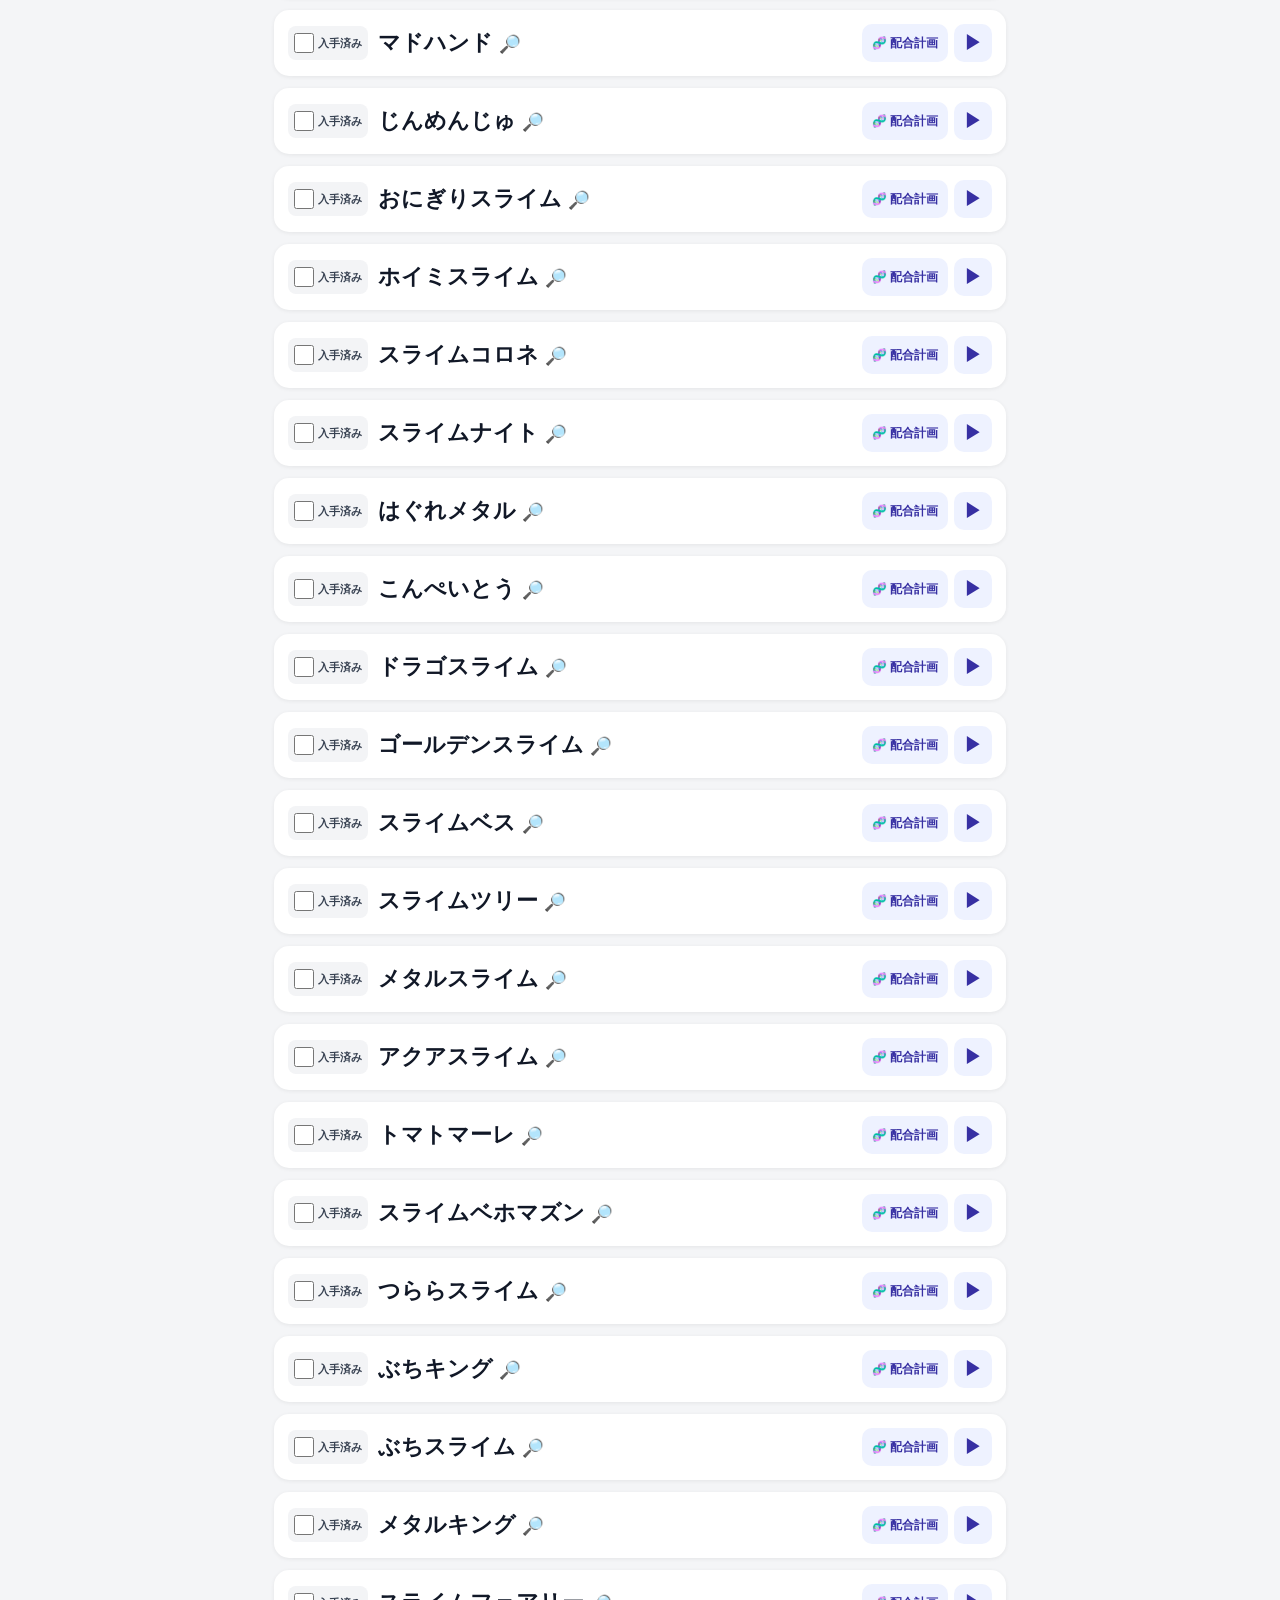
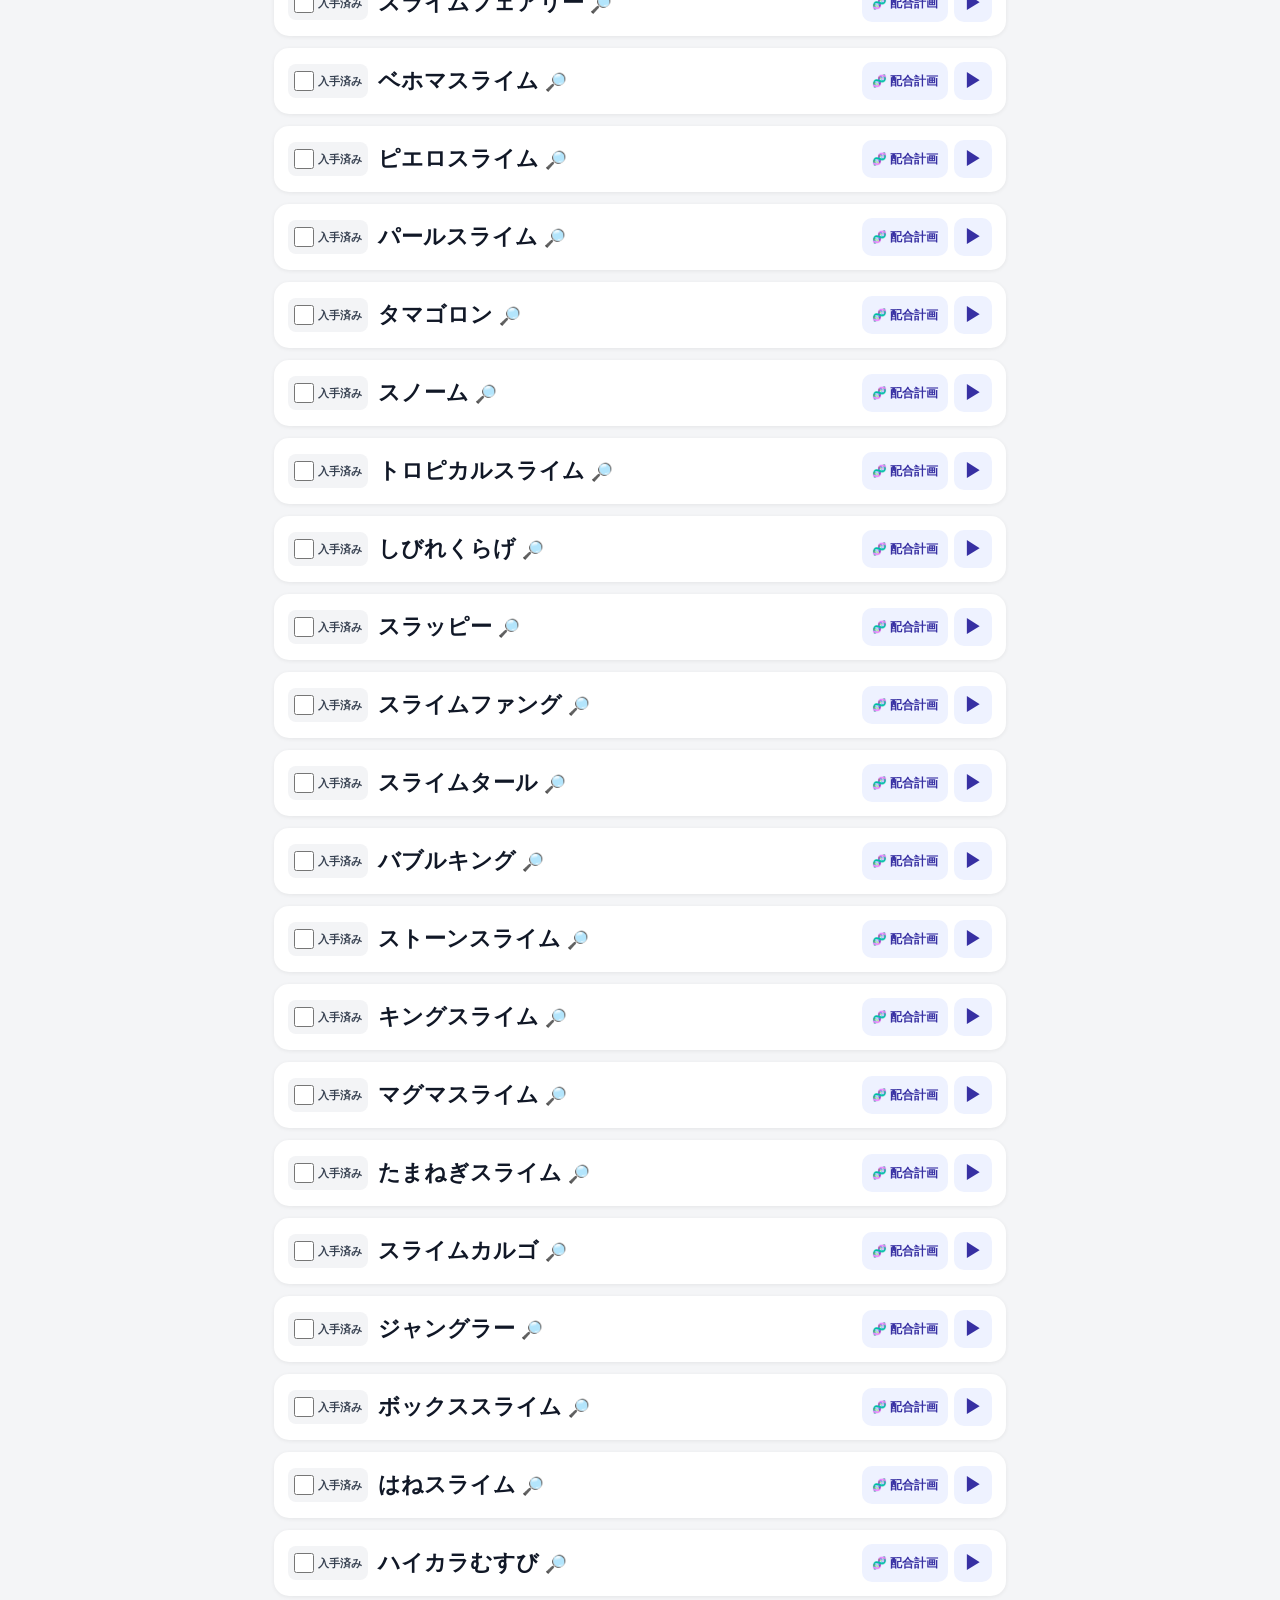
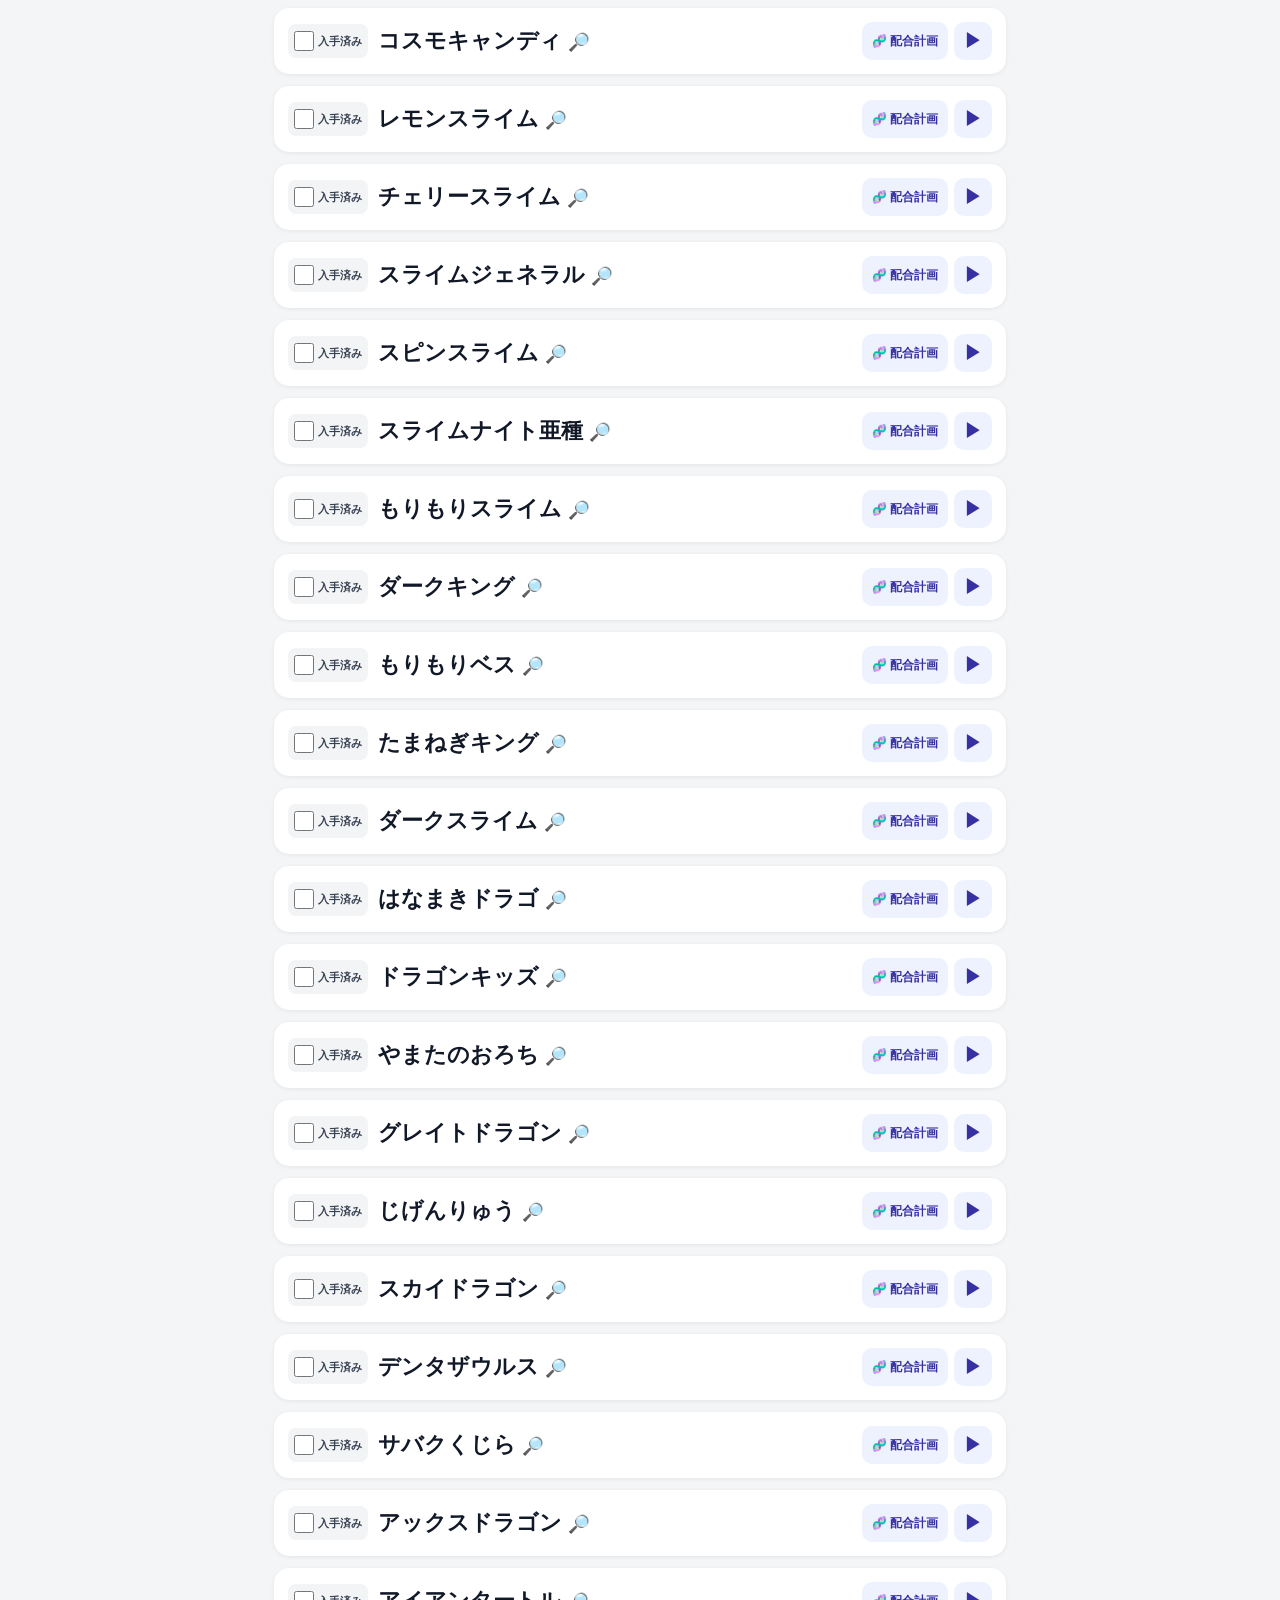
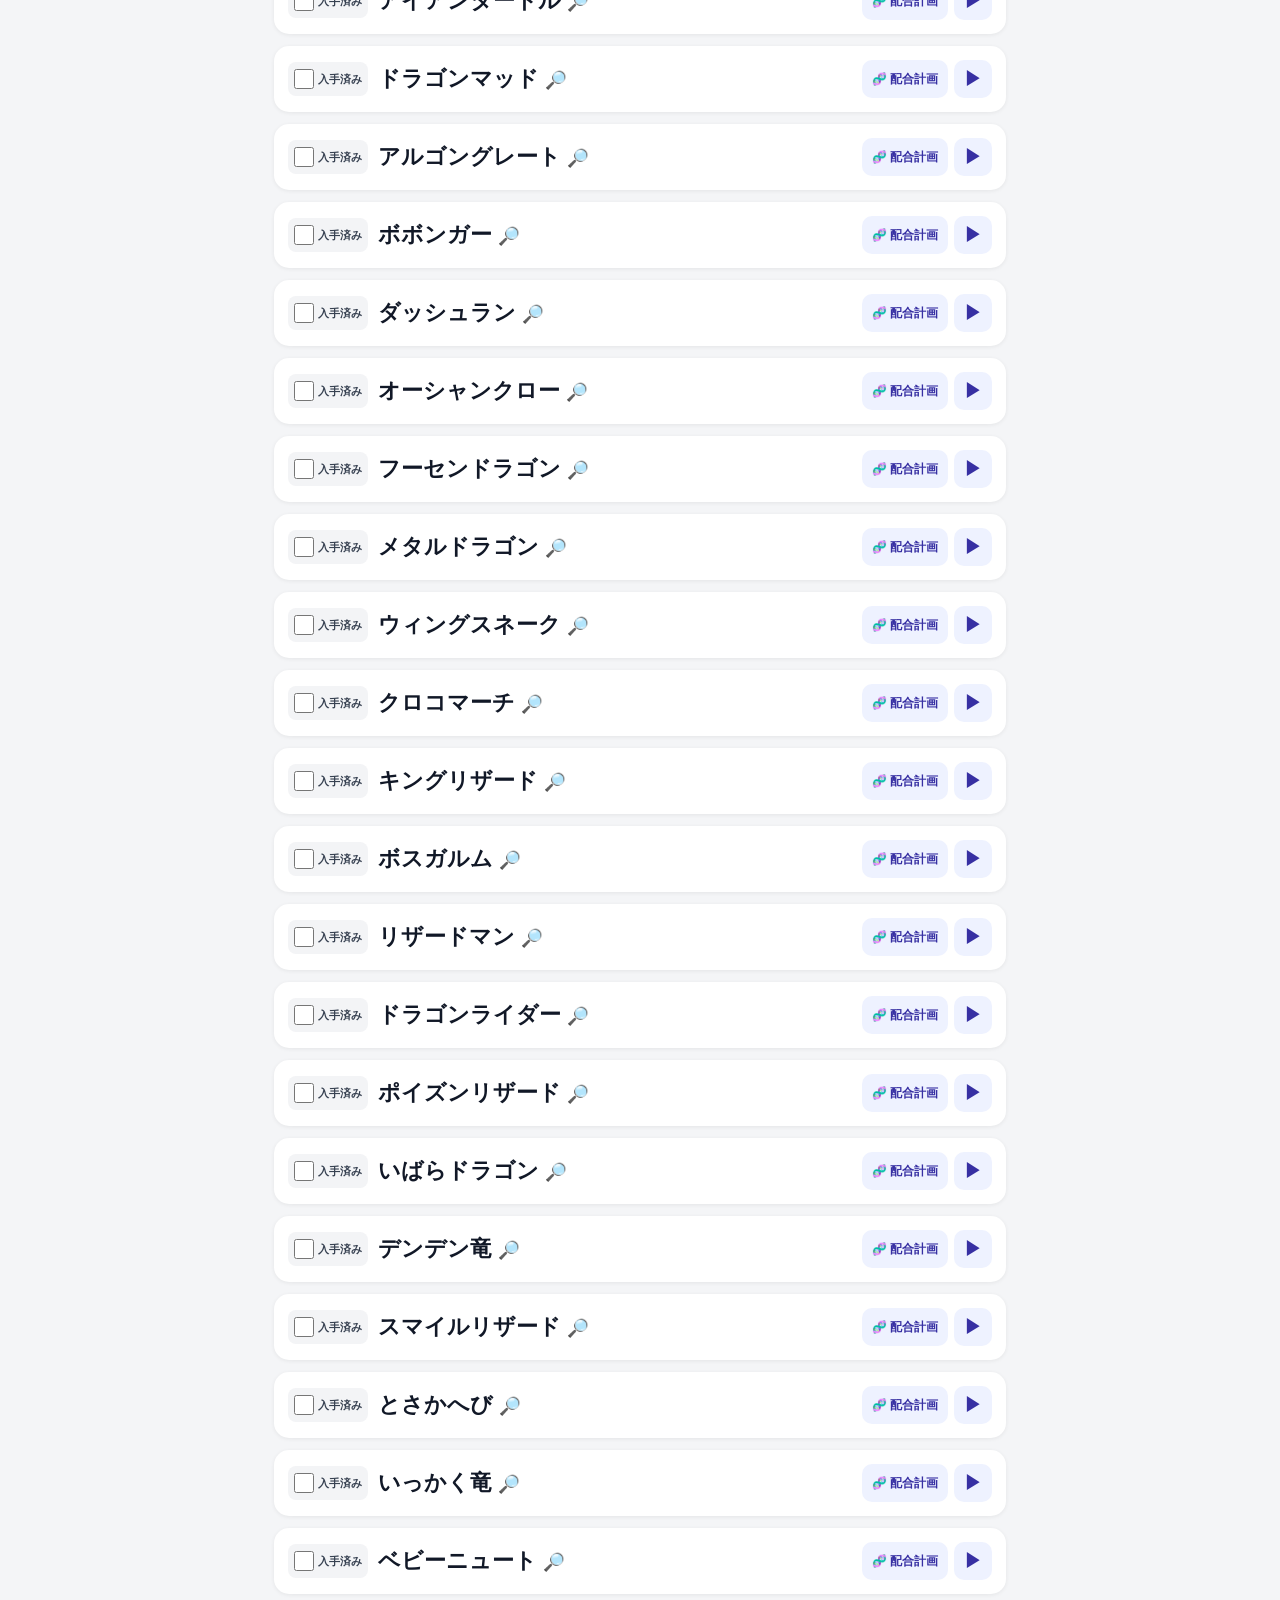
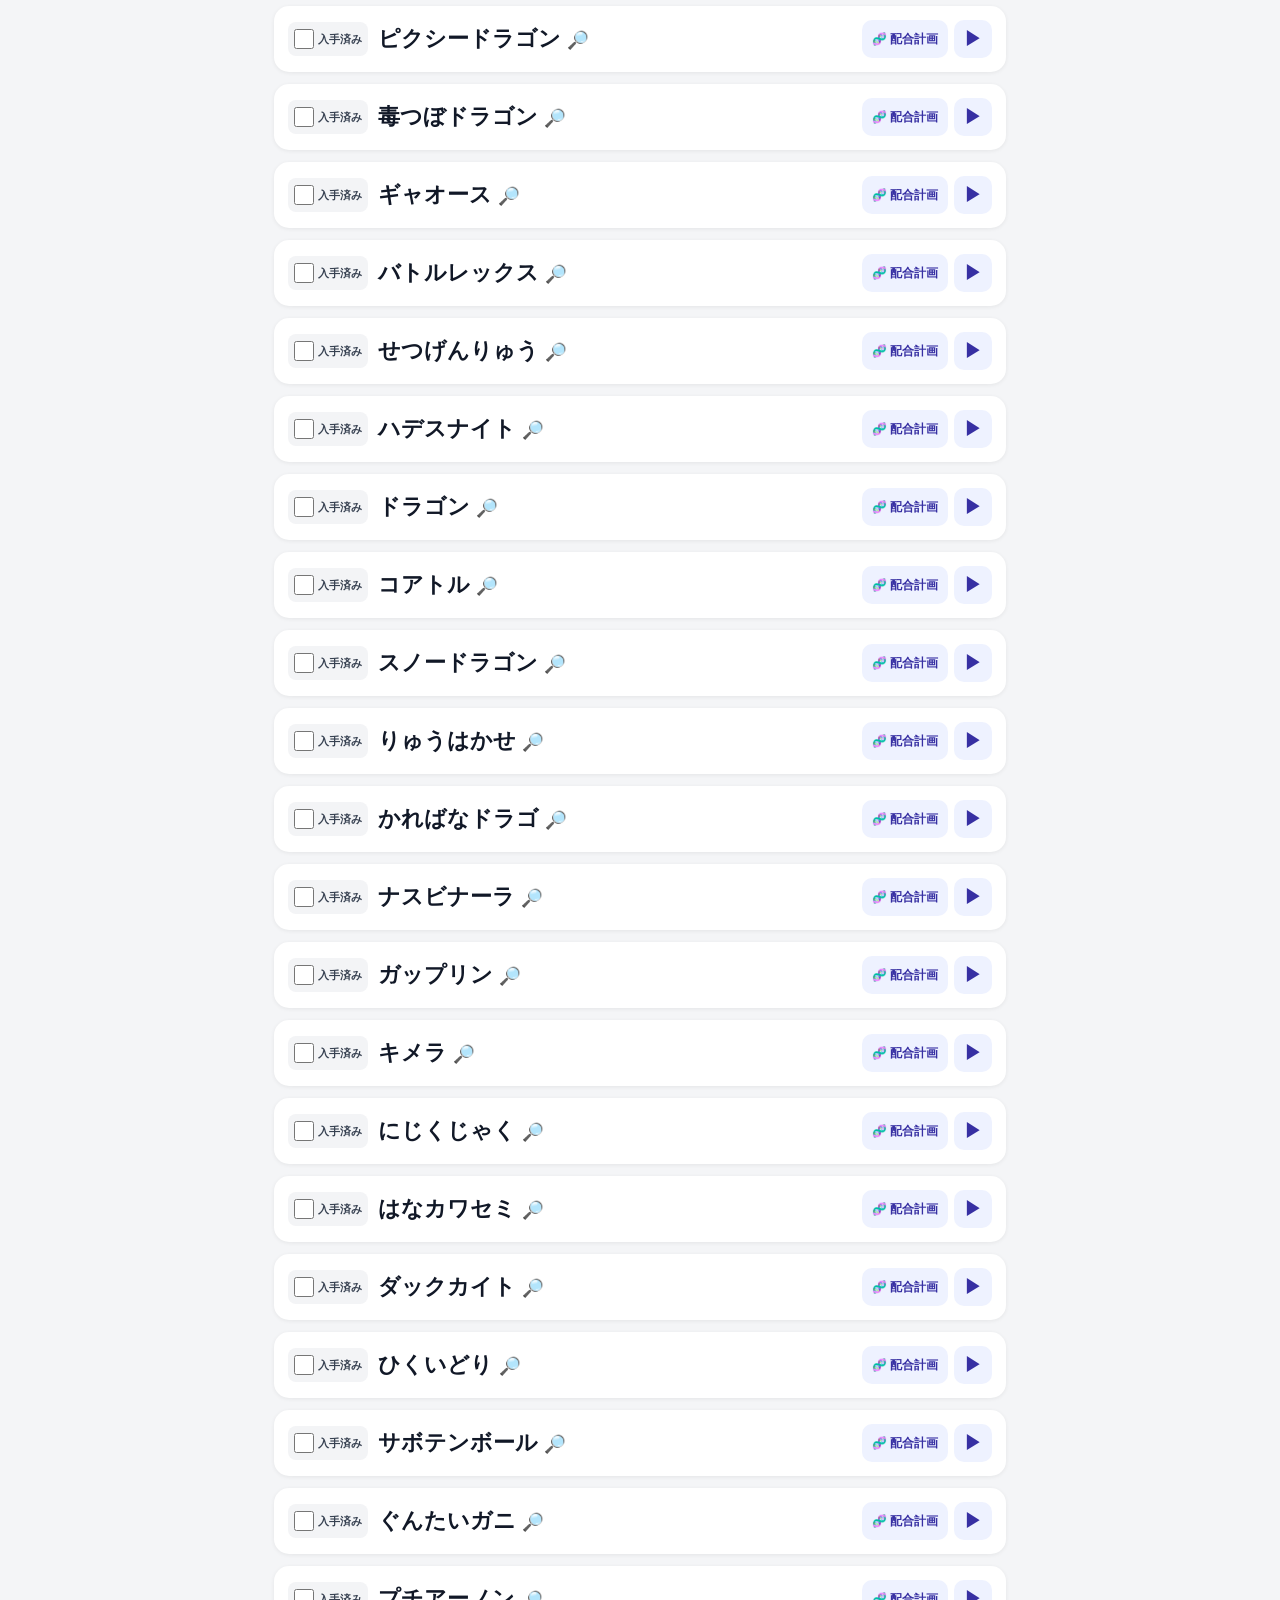
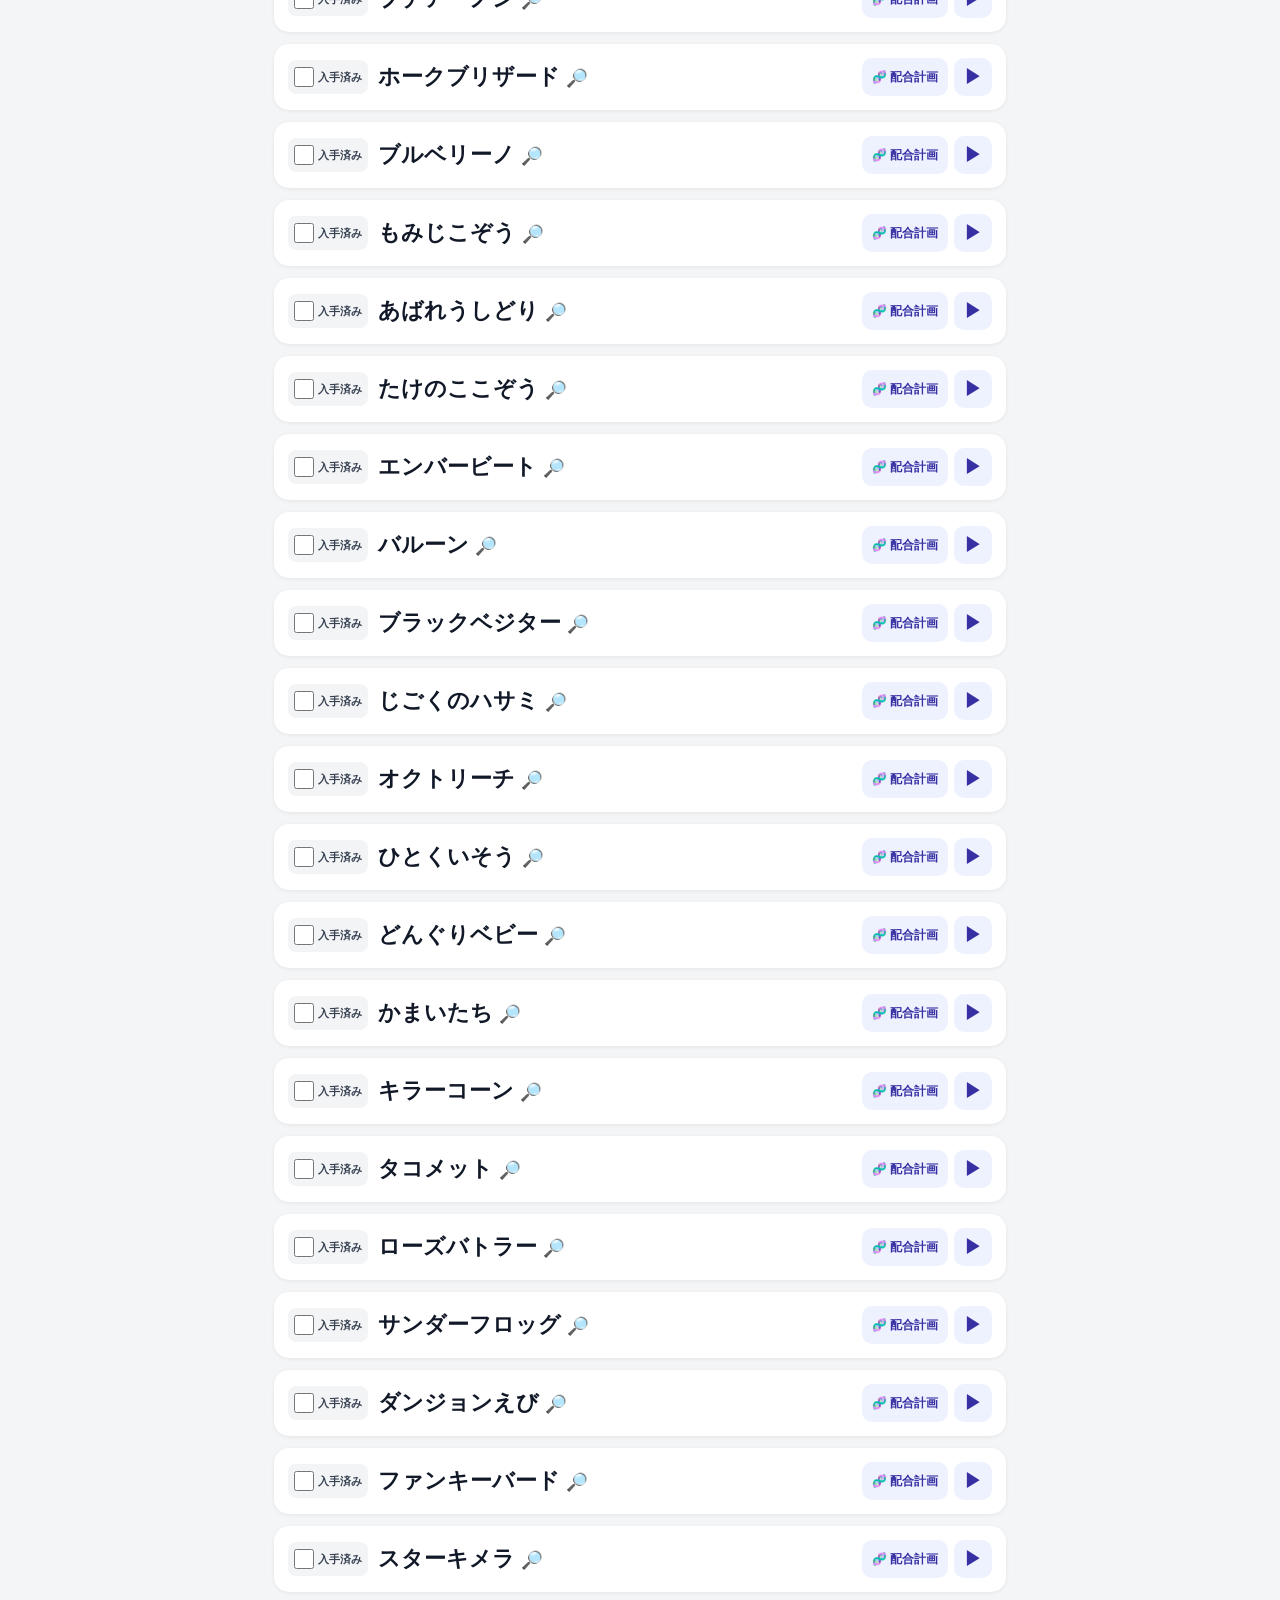
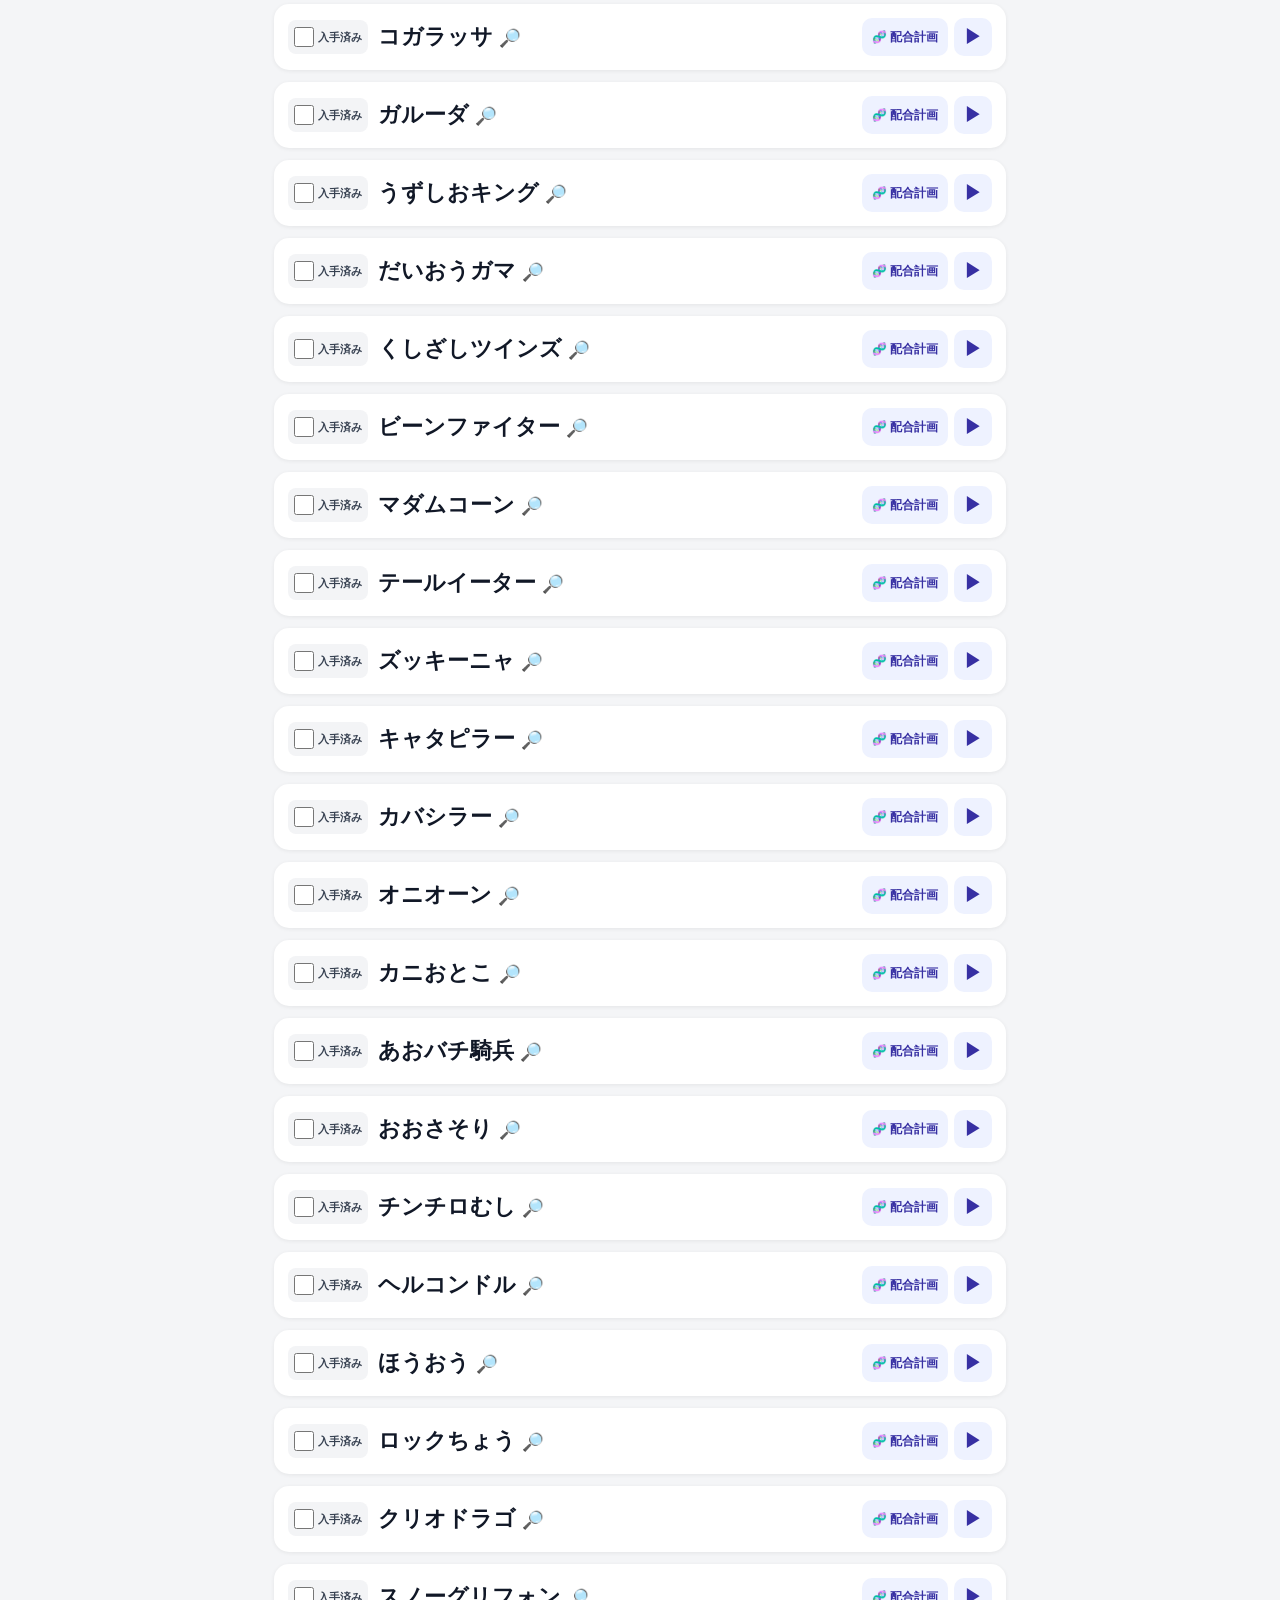
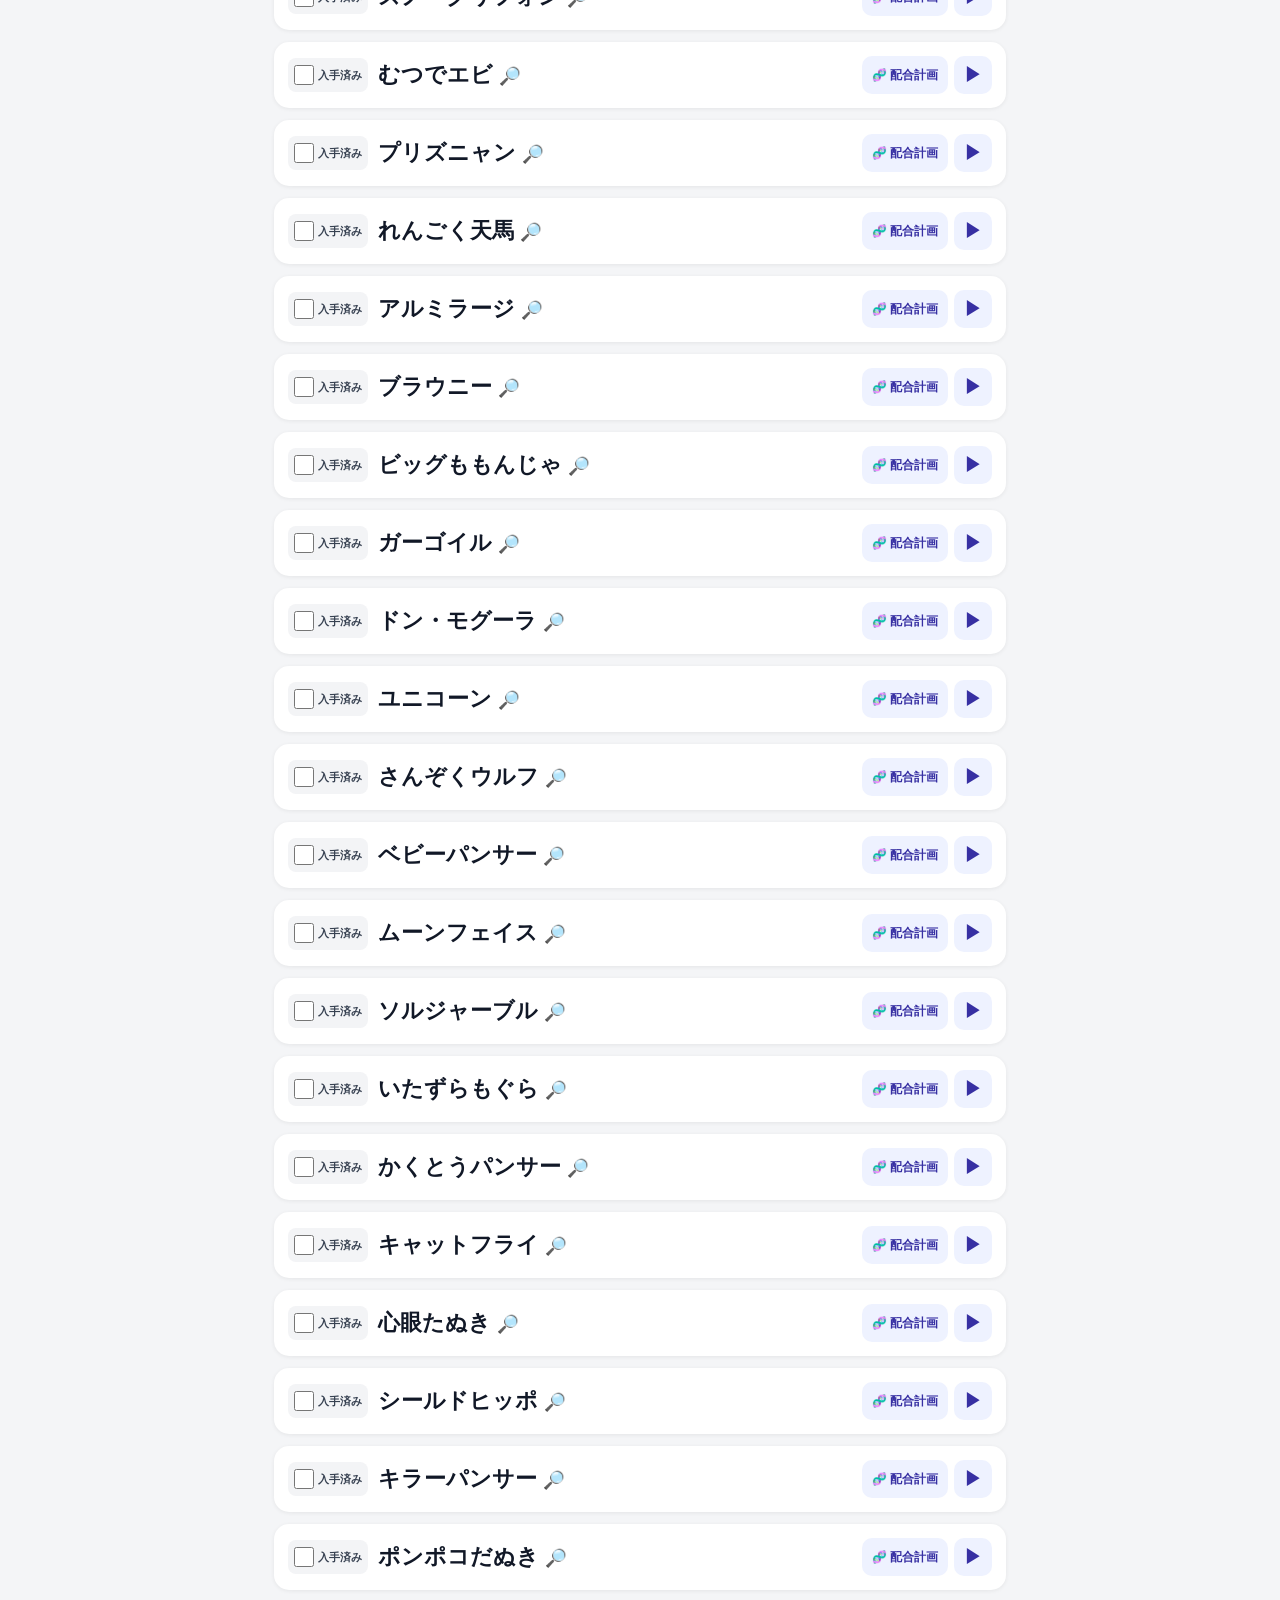
==== commit fa9f4250: "Update DQM4 roster to 379 and align planning tools with DQM3" ====
--- a/dqm4/index.html
+++ b/dqm4/index.html
@@ -37,7 +37,7 @@
 
 <link
   rel="stylesheet"
-  href="./style.css?v=5"
+  href="./style.css?v=6"
 >
 
 <title>
@@ -103,7 +103,7 @@
 
 
   <div id="normalSearch">
-    <div id="acquiredCount" class="acquired-count">入手済み 0/373</div>
+    <div id="acquiredCount" class="acquired-count">入手済み 0/379</div>
 
     <input
       id="q"
@@ -199,6 +199,15 @@
       <div class="filter-group">
         <div class="filter-title">種族（複数選択可）</div>
         <div id="familyFilters" class="filter-options"></div>
+      </div>
+
+      <div class="filter-group">
+        <label class="filter-title" for="acquiredFilter">入手状況</label>
+        <select id="acquiredFilter">
+          <option value="all">すべて</option>
+          <option value="acquired">入手済みのみ</option>
+          <option value="missing">未入手のみ</option>
+        </select>
       </div>
 
       <button
@@ -387,11 +396,22 @@
 
   <div id="results"></div>
 
+  <details class="data-settings">
+    <summary>設定・データ管理</summary>
+    <p>入手済み・配合計画・保存ルート・折りたたみ設定をJSONに保存します。復元するとDQM4の保存データを置き換えます。</p>
+    <div class="backup-actions">
+      <button id="exportBackup" type="button">バックアップを保存</button>
+      <button id="importBackup" type="button">バックアップを復元</button>
+      <input id="backupFile" type="file" accept="application/json,.json" hidden>
+    </div>
+    <p id="backupStatus" role="status" aria-live="polite"></p>
+  </details>
+
 </main>
 
 
 <footer>
-  <div id="appVersion">DQM4 v5 · データ確認：2026年10月20日</div>
+  <div id="appVersion">DQM4 v6 · データ確認：2026年11月3日</div>
 
   モンスター名をタップすると画像検索を開きます。<br>
 
@@ -401,9 +421,13 @@
 </footer>
 
 
-<script
-  src="./app.js?v=5"
-></script>
+<script src="./common.js?v=6"></script>
+<script src="./monsters.js?v=6"></script>
+<script src="./skills.js?v=6"></script>
+<script src="./recommend.js?v=6"></script>
+<script src="./storage.js?v=6"></script>
+<script src="./plan.js?v=6"></script>
+<script src="./app.js?v=6"></script>
 
 
 <style id="safe-update-style">#safe-app-update{position:fixed;right:14px;bottom:calc(16px + env(safe-area-inset-bottom,0px));z-index:2147483640;background:#176e78;color:#fff;border:2px solid #fff;border-radius:999px;padding:10px 14px;font:600 13px -apple-system,BlinkMacSystemFont,"Noto Sans JP",sans-serif;box-shadow:0 3px 15px #0005;cursor:pointer}#safe-update[disabled]{opacity:.7}</style>
--- a/dqm4/style.css
+++ b/dqm4/style.css
@@ -1617,3 +1617,122 @@
     font-size:11px;
   }
 }
+
+/* v52: unobtrusive data management and structurally connected tree guides */
+.data-settings{
+  margin:20px 0;
+  padding:12px;
+  border:1px solid #ddd;
+  border-radius:10px;
+  background:#fff;
+  font-size:13px;
+}
+.data-settings summary{
+  cursor:pointer;
+  min-height:32px;
+  padding:6px 0;
+  font-weight:700;
+}
+.data-settings p{
+  line-height:1.6;
+}
+.backup-actions{
+  display:flex;
+  flex-wrap:wrap;
+  gap:10px;
+}
+.backup-actions button,#acquiredFilter{
+  min-height:44px;
+  padding:8px 12px;
+  max-width:100%;
+}
+.plan-legend{
+  font-size:12px;
+  color:#4b5563;
+  line-height:1.6;
+}
+.plan-tree{
+  width:100%;
+  max-width:100%;
+  min-width:0;
+  overflow-x:auto;
+  overflow-anchor:none;
+}
+.plan-tree-canvas{
+  --plan-indent:30px;
+  min-width:max(100%,calc(320px + var(--tree-depth)*var(--plan-indent)));
+}
+.plan-branch{
+  position:relative;
+  min-width:0;
+}
+.plan-children{
+  margin-left:var(--plan-indent);
+  border-left:1px solid #cbd5e1;
+}
+.plan-children>.plan-branch{
+  padding-left:12px;
+}
+.plan-children>.plan-branch::before{
+  content:"";
+  position:absolute;
+  top:27px;
+  left:0;
+  width:12px;
+  border-top:1px solid #cbd5e1;
+}
+.plan-tree .plan-node{
+  margin-left:0;
+  width:100%;
+  min-width:250px;
+  border-left:0;
+  padding:8px 6px;
+}
+.plan-node-head{
+  flex-wrap:wrap;
+  gap:6px 10px;
+}
+.plan-name{
+  max-width:100%;
+  overflow-wrap:anywhere;
+}
+.plan-node.is-manual-checked{
+  background:#f0f7f2;
+  border-radius:8px;
+}
+.plan-node.is-auto-checked{
+  background:#fff8e7;
+  border-radius:8px;
+}
+.plan-node .acquired-badge{
+  background:#e0f2fe;
+  color:#075985;
+}
+.plan-node .manual-check-badge{
+  background:#dcfce7;
+  color:#166534;
+}
+.plan-node .auto-rank-badge{
+  background:#fef3c7;
+  color:#854d0e;
+}
+.plan-tree .plan-check{
+  min-width:44px;
+  min-height:44px;
+  flex-basis:44px;
+  cursor:pointer;
+}
+.plan-tree .plan-check:disabled{
+  cursor:default;
+}
+.plan-tree .route-select{
+  max-width:calc(100% - 38px);
+}
+@media(max-width:420px){
+  .plan-tree-canvas{
+    --plan-indent:24px;
+  }
+  .plan-tree .plan-node{
+    min-width:240px;
+  }
+}
